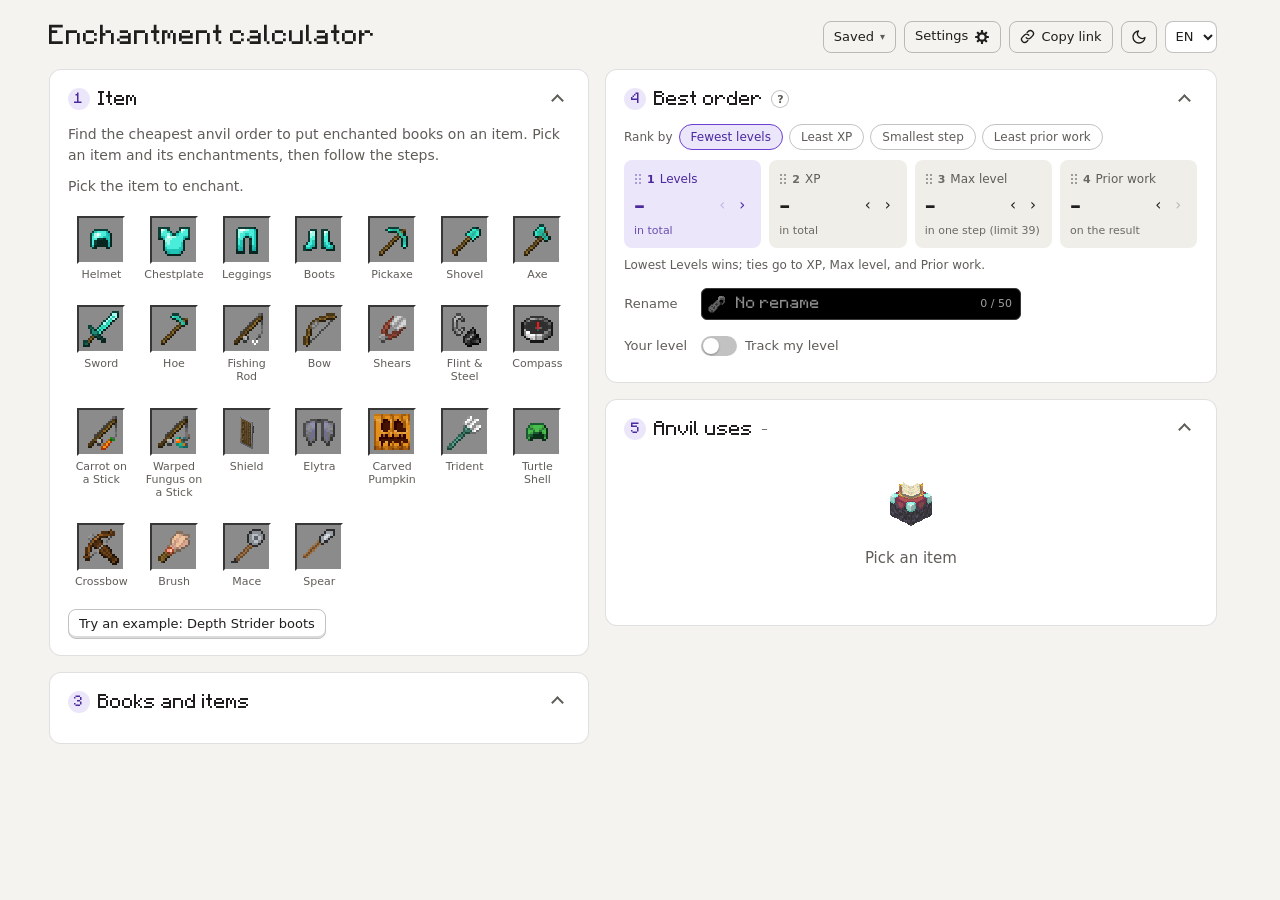
==== index.html @ bf767874 "Give the item its own card (1 Item) with a sticky bar; move Start over into it; demo Depth Strider b" ====
<!doctype html>
<html lang="en">
<head>
    <meta charset="utf-8">
    <meta name="viewport" content="width=device-width, initial-scale=1">
    <title></title>
    <meta name="theme-color" content="#6a3fd1">
    <link rel="manifest" href="manifest.webmanifest">
    <link rel="icon" type="image/png" href="img/app_icon_192.png">
    <link rel="apple-touch-icon" href="img/app_icon_180.png">
    <!-- The saved light/dark choice, before the page draws (App.js setupTheme). -->
    <script>try { const theme = JSON.parse(localStorage.getItem("enchantment-calculator-theme")); if (theme === "light" || theme === "dark") document.documentElement.dataset.theme = theme; } catch {}
    // "Show animations" (off) (Settings, Dom.js), before the page draws, so nothing moves on load.
    try { if (JSON.parse(localStorage.getItem("enchantment-calculator-no-motion")) === true) document.documentElement.dataset.motion = "off"; } catch {}
    try { if (JSON.parse(localStorage.getItem("enchantment-calculator-glints")) === false) document.documentElement.dataset.glint = "off"; } catch {}</script>
    <link rel="stylesheet" href="css/Style.css">
    <script type="module" src="js/App.js"></script>
</head>
<body>
    <!-- Spoken updates (Results.js announce): progress while ticking steps. -->
    <div id="live" class="sr-only" role="status" aria-live="polite"></div>
    <!-- Skip links (App.js setupSkipLinks): the first stops on the page, visible only while focused. Buttons, not #links, since the address's hash holds the setup. -->
    <div class="skip-links">
        <button type="button" class="skip-link" data-skip="order" data-text="page.skip_best"></button>
        <button type="button" class="skip-link" data-skip="steps" data-text="page.skip_steps"></button>
    </div>
    <header class="site-header">
        <h1 data-text="page.heading"></h1>
        <!-- One toolbar: every control the same height (.header-control). On phones it is a
             full-width row under the title, and Copy link shrinks to its icon. -->
        <div class="header-actions">
            <details id="saved" class="saved-menu">
                <summary class="header-control" data-text="page.saved"></summary>
                <div id="saved-panel" class="saved-panel"></div>
            </details>
            <details id="options-menu" class="options-menu">
                <summary class="header-control options-button" data-text-label="ranking.settings">
                    <span id="options-summary" class="options-summary"></span>
                    <svg class="gear-icon" viewBox="0 0 24 24" aria-hidden="true"><g fill="currentColor"><rect x="10.4" y="1.6" width="3.2" height="4.4" rx="0.8" transform="rotate(0 12 12)"/><rect x="10.4" y="1.6" width="3.2" height="4.4" rx="0.8" transform="rotate(45 12 12)"/><rect x="10.4" y="1.6" width="3.2" height="4.4" rx="0.8" transform="rotate(90 12 12)"/><rect x="10.4" y="1.6" width="3.2" height="4.4" rx="0.8" transform="rotate(135 12 12)"/><rect x="10.4" y="1.6" width="3.2" height="4.4" rx="0.8" transform="rotate(180 12 12)"/><rect x="10.4" y="1.6" width="3.2" height="4.4" rx="0.8" transform="rotate(225 12 12)"/><rect x="10.4" y="1.6" width="3.2" height="4.4" rx="0.8" transform="rotate(270 12 12)"/><rect x="10.4" y="1.6" width="3.2" height="4.4" rx="0.8" transform="rotate(315 12 12)"/></g><circle cx="12" cy="12" r="5.6" fill="none" stroke="currentColor" stroke-width="3.4"/></svg>
                </summary>
                <div id="limit-panel" class="options-panel"></div>
            </details>
            <button id="copy-link" class="header-control copy-link" type="button" data-text-label="page.copy_link">
                <svg class="link-icon" viewBox="0 0 24 24" aria-hidden="true"><path d="M10 14a5 5 0 0 0 7.07 0l3-3a5 5 0 0 0-7.07-7.07l-1.5 1.5"/><path d="M14 10a5 5 0 0 0-7.07 0l-3 3a5 5 0 0 0 7.07 7.07l1.5-1.5"/></svg>
                <span class="copy-label" data-text="page.copy_link"></span>
            </button>
            <button id="theme" class="header-control theme-toggle" type="button"><svg class="theme-icon sun-icon" viewBox="0 0 24 24" aria-hidden="true"><circle cx="12" cy="12" r="4"/><path d="M12 2v2M12 20v2M4.93 4.93l1.41 1.41M17.66 17.66l1.41 1.41M2 12h2M20 12h2M4.93 19.07l1.41-1.41M17.66 6.34l1.41-1.41"/></svg><svg class="theme-icon moon-icon" viewBox="0 0 24 24" aria-hidden="true"><path d="M21 12.79A9 9 0 1 1 11.21 3 7 7 0 0 0 21 12.79z"/></svg></button>
            <div id="language"></div>
        </div>
    </header>

    <main class="layout">
        <!-- The item: a floating card beside the sections on wide windows, a sticky bar over them (condensed to one line once scrolled) on narrow ones.
             Not a section (no number, no collapse); Wanted.js renderItem fills it, and it is hidden until an item is picked. -->
        <div id="item-dock" class="item-dock" hidden><div id="item"></div></div>
        <div class="inputs">
            <!-- Each section can collapse from its heading (App.js setupCollapsing); the
                 summary says what is chosen while it is closed. -->
            <!-- 1: the item (a grid until one is picked, then a menu on its slot) and its enchantments. -->
            <section class="card collapsible" data-section="wanted">
                <h2 aria-labelledby="wanted-title"><span class="step-badge" aria-hidden="true">2</span><span class="section-title" id="wanted-title" data-text="page.enchantments_heading"></span><span class="section-summary" id="wanted-summary"></span><button class="collapse-toggle" type="button" aria-expanded="true" aria-controls="wanted-body"></button></h2>
                <div id="wanted-body" class="section-body"><div id="wanted"></div></div>
            </section>

            <section class="card collapsible" data-section="books">
                <h2 aria-labelledby="books-title"><span class="step-badge" aria-hidden="true">3</span><span class="section-title" id="books-title" data-text="page.books_heading"></span><span id="books-alert"></span><span class="section-summary" id="books-summary"></span><button class="collapse-toggle" type="button" aria-expanded="true" aria-controls="books-body"></button></h2>
                <div id="books-body" class="section-body"><div id="books"></div></div>
            </section>

        </div>

        <!-- The result: section 3 (the totals and settings), then section 4 (the steps, with
             anvil wear and the Steps | Slots | Tree row above them). Both collapse from their heading. -->
        <aside class="results-column">
            <!-- 3: the result. The ? in the heading says how the tiles rank. The heading row is a
                 .section-head: the h2 and the collapse arrow (the game rules are in the header). -->
            <section class="card collapsible" data-section="order">
                <div class="section-head">
                    <h2 aria-labelledby="order-title"><span class="step-badge" aria-hidden="true">4</span><span class="section-title" id="order-title" data-text="page.results_heading"></span>
                        <span class="info-tip">
                            <button id="rank-help" class="info-tip-button" type="button" aria-expanded="false"
                                aria-controls="rank-help-text" data-text-label="ranking.rank_help_label">?</button>
                            <span id="rank-help-text" class="info-tip-bubble" role="tooltip" data-text="ranking.rank_by"></span>
                        </span>
                        <span class="section-summary" id="order-summary"></span>
                    </h2>
                    <button class="collapse-toggle" type="button" aria-expanded="true" aria-controls="order-body"></button>
                </div>
                <!-- The tiles (the totals, and the ranking), then the settings: rename (it changes
                     which order wins) and your level (only what the steps show). -->
                <div id="order-body" class="section-body">
                    <div id="metrics" class="metrics-box"></div>
                    <div id="ranking" class="settings"></div>
                </div>
            </section>

            <section class="card collapsible results-card" data-section="steps">
                <h2 aria-labelledby="steps-title"><span class="step-badge" aria-hidden="true">5</span><span class="section-title" id="steps-title" data-text="page.steps_heading"></span><span class="section-summary always" id="steps-summary"></span><span id="anvil-risk"></span><button class="collapse-toggle" type="button" aria-expanded="true" aria-controls="steps-body"></button></h2>
                <div id="steps-body" class="section-body"><div id="results"></div></div>
            </section>
        </aside>
    </main>
</body>
</html>
---- css/Style.css ----
@font-face {
    font-family: "Minecraft";
    src: url("../font/minecraft.woff") format("woff");
}

:root {
    --bg: #f4f3ef;
    --surface: #ffffff;
    --surface-alt: #f0eee8;
    --text: #1f1e1c;
    --text-secondary: #5f5d58;
    --text-muted: #6c6a65;
    --on-accent: #ffffff;     /* text on an accent fill */
    --border: rgba(0, 0, 0, 0.12);
    --border-strong: rgba(0, 0, 0, 0.24);
    --accent: #6a3fd1;
    --accent-bg: #ece6fb;
    --accent-text: #4a2a9e;
    --warning-bg: #fbf1dc;
    --warning-text: #7a4c08;
    --success-bg: #e3f4e1;
    --success-text: #25602a;
    --danger-bg: #fbe7e7;
    --danger-text: #8f2525;
    --curse: #b3261e;
    --row-glint: rgba(140, 80, 255, 0.13);
    --gui-bg: #c6c6c6;
    --gui-light: #ffffff;
    --gui-dark: #555555;
    --gui-text: #404040;
    --radius: 8px;
    /* Minecraft palette: the game's own colours for slots, tooltips, the cost text and the XP bar. */
    --mc-white: #ffffff;
    --mc-black: #000000;
    --mc-ink: #1e1e1e;               /* text on the slot gray (4.9:1) */
    --mc-ink-dim: #3c3c3c;           /* numerals of levels not chosen: 3.3:1 on the slot gray (UI minimum 3:1), a step under --mc-ink */
    --mc-slot-bg: #8b8b8b;           /* inventory slot: gray, dark top-left bevel, light bottom-right */
    --mc-slot-dark: #373737;
    --mc-slot-hover: #9c9c9c;
    --mc-panel: #3b3b3b;             /* the dark chips the green cost text sits on */
    --mc-text-shadow: #3f3f3f;       /* the game's drop shadow behind white text */
    --mc-green: #80ff20;             /* the anvil's cost text, a full XP bar */
    --mc-green-shadow: #203f08;
    --mc-green-light: #b2ff4d;
    --mc-green-deep: #3d9b0a;
    --mc-aqua: #55ffff;
    --mc-aqua-shadow: #153f3f;
    --mc-yellow: #ffff55;
    --mc-yellow-shadow: #3f3f15;
    --mc-magenta: #ff55ff;
    --mc-magenta-shadow: #3f153f;
    --mc-red: #ff5555;               /* curses */
    --mc-red-shadow: #3f1515;
    --mc-red-light: #ff8080;
    --mc-lime: #55ff55;              /* the "+" before a raised enchantment */
    --mc-lime-shadow: #153f15;
    --mc-gray: #aaaaaa;              /* enchantment lines */
    --mc-gray-dim: #7d7d7d;
    --mc-count: #a0a0a0;
    --mc-from: #8a8a8a;
    --mc-ench-dim: #8f8f8f;          /* lines a step did not change: 5.8:1 on the tooltip */
    --mc-curse-dim: #d95a5a;         /* a curse among them: 4.9:1 */
    --mc-tip-text: #f4f4f4;
    --mc-purple: #7a3fd6;            /* a chosen level's slot, the prior-work colour */
    --mc-purple-dark: #2a0f5e;
    --mc-purple-light: #c9a6ff;
    --mc-violet: #b58cff;
    --mc-chip-purple: #d4c6fb;
    --mc-done: #3c8d3f;              /* a ticked step's node */
    --mc-bar-empty: #2a2a2a;         /* the experience bar */
    --mc-bar-edge: #3d3d3d;
    --mc-xp-track: #1b1b1b;
    --mc-xp-amber: #e0a23a;
    --mc-cost-amber: #e0a030;
    --mc-graph-node: #7b8794;
    --mc-tooltip-bg: rgba(16, 0, 16, 0.94);
    --mc-tooltip-edge: #2d0a63;
    --mc-tooltip-border: #100010;
    --bevel-light: rgba(255, 255, 255, 0.35);
    --glint-edge: rgba(170, 90, 255, 0.45);
    --glint-core: rgba(210, 160, 255, 0.55);
    --purple-28: rgba(122, 63, 214, 0.28);
    --purple-16: rgba(122, 63, 214, 0.16);
    --ink-14: rgba(0, 0, 0, 0.14);
    --ink-15: rgba(0, 0, 0, 0.15);
    --ink-18: rgba(0, 0, 0, 0.18);
    --ink-25: rgba(0, 0, 0, 0.25);
    --ink-30: rgba(0, 0, 0, 0.3);
    --shadow-sm: 0 1px 3px var(--ink-25);
    --shadow-chip: 0 1px 3px var(--ink-30);
    --shadow-menu: 0 4px 14px var(--ink-18);
    --shadow-menu-deep: 0 4px 14px var(--ink-25);
    --shadow-pop: 0 6px 18px var(--ink-25);
    --shadow-pop-deep: 0 6px 18px var(--ink-30);
    --shadow-drag: 0 6px 16px var(--ink-35);
    color-scheme: light;
}

/* Dark: from the system unless the sun/moon button chose light, or chosen by it. */
@media (prefers-color-scheme: dark) {
    :root:not([data-theme="light"]) {
        --bg: #161517;
        --surface: #1f1e21;
        --surface-alt: #2a292d;
        --text: #eceae6;
        --text-secondary: #b3b0aa;
        --text-muted: #9a9791;
        --on-accent: #160f2e;
        --border: rgba(255, 255, 255, 0.12);
        --border-strong: rgba(255, 255, 255, 0.26);
        --accent: #a68af0;
        --accent-bg: #2f2550;
        --accent-text: #d4c6fb;
        --warning-bg: #3d2f12;
        --warning-text: #f2cf8a;
        --success-bg: #183a1f;
        --success-text: #a5e0a3;
        --danger-bg: #431c1c;
        --danger-text: #f3b0b0;
        --curse: #ff6b6b;
        --row-glint: rgba(190, 140, 255, 0.16);
        --gui-bg: #3a3a3d;
        --gui-light: #5c5c60;
        --gui-dark: #1c1c1e;
        --gui-text: #c8c8c8;
        color-scheme: dark;
    }
}
:root[data-theme="dark"] {
    --bg: #161517;
    --surface: #1f1e21;
    --surface-alt: #2a292d;
    --text: #eceae6;
    --text-secondary: #b3b0aa;
    --text-muted: #9a9791;
    --on-accent: #160f2e;
    --border: rgba(255, 255, 255, 0.12);
    --border-strong: rgba(255, 255, 255, 0.26);
    --accent: #a68af0;
    --accent-bg: #2f2550;
    --accent-text: #d4c6fb;
    --warning-bg: #3d2f12;
    --warning-text: #f2cf8a;
    --success-bg: #183a1f;
    --success-text: #a5e0a3;
    --danger-bg: #431c1c;
    --danger-text: #f3b0b0;
    --curse: #ff6b6b;
    --row-glint: rgba(190, 140, 255, 0.16);
    --gui-bg: #3a3a3d;
    --gui-light: #5c5c60;
    --gui-dark: #1c1c1e;
    --gui-text: #c8c8c8;
    color-scheme: dark;
}

* { box-sizing: border-box; }

body {
    margin: 0;
    background: var(--bg);
    color: var(--text);
    font: 15px/1.5 system-ui, -apple-system, "Segoe UI", sans-serif;
}

h1, h2 { font-family: "Minecraft", system-ui, sans-serif; font-weight: normal; margin: 0; }
h1 { font-size: 22px; }
h2 { font-size: 16px; display: flex; align-items: center; gap: 8px; margin-bottom: 12px; }

.header-actions { display: flex; align-items: center; gap: 8px; flex-wrap: wrap; justify-content: flex-end; }

/* Room for the page's scrollbar is always kept, so it appearing (a section opening, entries
   added) never pushes everything left. */
html { scrollbar-gutter: stable; scroll-padding-top: calc(var(--dock-h, 0px) + 8px); }

/* The header's controls: one height, font, border and radius, so they read as one toolbar. */
.header-control {
    height: 32px;
    display: inline-flex;
    align-items: center;
    gap: 6px;
    padding: 0 10px;
    border: 1px solid var(--border-strong);
    border-radius: var(--radius);
    background: transparent;
    color: var(--text);
    font: 13px/1 system-ui, -apple-system, "Segoe UI", sans-serif;
    white-space: nowrap;
    cursor: pointer;
}
.header-control:hover { background: var(--surface-alt); }
.copy-link .link-icon { width: 15px; height: 15px; fill: none; stroke: currentColor; stroke-width: 2.2; stroke-linecap: round; flex: none; }
/* Sun/moon: an icon-only header button. */
.theme-toggle { justify-content: center; padding: 0 9px; }
.theme-icon { width: 16px; height: 16px; fill: none; stroke: currentColor; stroke-width: 2; stroke-linecap: round; stroke-linejoin: round; flex: none; }

/* Phones: the title on its own line, then the toolbar across the full width. */
@media (max-width: 600px) {
    /* "header." raises these over the general .site-header rules further down. */
    header.site-header { flex-direction: column; align-items: stretch; gap: 10px; }
    header .header-actions { justify-content: flex-start; position: relative; }
    #language { margin-left: auto; }
    /* The Saved menu opens across the whole toolbar, since its button is mid-row. */
    .header-actions .saved-menu { position: static; }
    .header-actions .saved-panel { left: 0; right: 0; width: auto; }
}
/* Small phones: Copy link is just its icon (the label returns while it says "Copied"). */
@media (max-width: 440px) {
    .copy-link:not(.copied) .copy-label { display: none; }
    .copy-link { padding: 0 9px; }
    /* A little tighter, so the toolbar (with the sun/moon) stays on one row on a 375px phone,
       in Spanish too. */
    header .header-actions { gap: 5px; }
    .copy-link, .theme-toggle { padding: 0 8px; }
    .header-actions .saved-menu > .header-control { padding: 0 8px; }
}

.site-header {
    display: flex;
    align-items: center;
    justify-content: space-between;
    gap: 12px;
    max-width: 1200px;
    margin: 0 auto;
    padding: 20px 16px 8px;
    position: relative;
    z-index: 40; /* the header's menus (Settings, Saved) open over the sticky item bar */
}

.layout {
    display: grid;
    grid-template-columns: minmax(0, 1fr);
    gap: 16px;
    max-width: 1200px;
    margin: 0 auto;
    padding: 8px 16px 40px;
}

/* Sections 3 and 4 stack with the same gap as 1-2 (on desktop the column becomes a flex
   column with the same gap, below). */
.results-column { display: grid; grid-template-columns: minmax(0, 1fr); gap: 16px; align-content: start; }

@media (min-width: 900px) {
    .layout { grid-template-columns: minmax(0, 1.15fr) minmax(0, 1.3fr); align-items: start; }
    /* The right column fills the window's height: section 3 at its natural height, and
       section 4 (the steps) takes the rest, where only the steps (or tree) scroll, so the
       Steps | Slots | Tree row stays in view. Closing section 3 gives the steps more room. If the
       column is too short for both, it scrolls as a whole. */
    .results-column {
        position: sticky;
        top: 16px;
        max-height: calc(100vh - 32px);
        overflow-y: auto;
        display: flex;
        flex-direction: column;
        gap: 16px;
    }
    .results-column > .card { flex: none; }
    .results-column > .results-card:not(.collapsed) { flex: 1 1 auto; min-height: 0; display: flex; flex-direction: column; }
    .results-card > * { flex: none; }
    .results-card > .section-body { flex: 1 1 auto; min-height: 0; display: flex; flex-direction: column; }
    .results-card > .section-body[hidden] { display: none; }
    .results-card #results { flex: 1 1 auto; min-height: 0; display: flex; flex-direction: column; }
    .results-card #results > * { flex: none; }
    .results-card #results > .results-content { flex: 1 1 auto; min-height: 0; display: flex; flex-direction: column; }
    .results-content > * { flex: none; }
    .results-content > .steps-scroll {
        flex: 1 1 auto;
        min-height: 220px;
        overflow-y: auto;
        overscroll-behavior: contain;
        /* Room so the step badges (which sit above each step's border) and the scrollbar
           are not clipped. */
        padding: 10px 4px 2px 0;
        margin-right: -4px;
    }
}

/* minmax(0, ...): a closed section's one-line summary is cut short, not widening the page. */
.inputs { display: grid; grid-template-columns: minmax(0, 1fr); gap: 16px; }

.card {
    background: var(--surface);
    border: 1px solid var(--border);
    border-radius: 12px;
    padding: 16px 18px;
}

.step-badge {
    display: inline-flex;
    align-items: center;
    justify-content: center;
    width: 22px;
    height: 22px;
    border-radius: 50%;
    background: var(--accent-bg);
    color: var(--accent-text);
    font-size: 12px;
}


.hint { color: var(--text-secondary); font-size: 14px; margin: 4px 0; }
.hint.intro { margin-bottom: 8px; }
.example { margin-top: 12px; }

/* Buttons */
.btn {
    font: inherit;
    font-size: 14px;
    padding: 6px 12px;
    border-radius: var(--radius);
    border: 1px solid var(--border-strong);
    background: transparent;
    color: var(--text);
    cursor: pointer;
}
/* A slight game-button bevel: light along the top, dark along the bottom, pressed in on click. */
.btn:not(:disabled) { box-shadow: inset 0 1px 0 var(--bevel-light), inset 0 -2px 0 var(--ink-14); }
.btn:not(:disabled):active { box-shadow: inset 0 2px 0 var(--ink-18); transform: translateY(1px); }
.btn:hover { background: var(--surface-alt); }
.btn:disabled { opacity: 0.45; cursor: default; background: transparent; }
/* A disabled plain button stays legible (3:1 or better): muted text and a dashed faint border instead of fading it. */
.btn:disabled:not(.primary) { opacity: 1; color: var(--text-muted); border-color: var(--border-strong); border-style: dashed; }
.btn.small { font-size: 13px; padding: 4px 10px; }
.btn.tiny { font-size: 13px; padding: 0 8px; line-height: 24px; }
.btn.primary { background: var(--accent); border-color: var(--accent); color: var(--on-accent); }

.link {
    font: inherit;
    background: none;
    border: none;
    padding: 0;
    color: var(--accent);
    text-decoration: underline;
    cursor: pointer;
}

.toolbar { display: flex; flex-wrap: wrap; align-items: center; gap: 8px; margin-bottom: 10px; }

/* Item grid */
.item-grid {
    display: grid;
    grid-template-columns: repeat(auto-fill, minmax(64px, 1fr));
    gap: 6px;
}

.item-button {
    display: flex;
    flex-direction: column;
    align-items: center;
    gap: 4px;
    padding: 8px 4px;
    font: inherit;
    font-size: 11px;
    line-height: 1.2;
    color: var(--text-secondary);
    background: transparent;
    border: 1px solid transparent;
    border-radius: var(--radius);
    cursor: pointer;
    text-align: center;
    position: relative;
}
.item-button:hover { background: var(--surface-alt); }
.item-button:hover .mc-slot, .item-button:focus-visible .mc-slot { box-shadow: 0 0 0 2px var(--accent); }
.item-button.selected .mc-slot { box-shadow: 0 0 0 2px var(--accent); }
.item-slot { flex: none; }
/* The game's tooltip under the slot: the item, then how many enchantments it takes. */
.item-button .item-tip {
    position: absolute;
    top: 66px;
    left: 50%;
    z-index: 30;
    width: auto;
    padding: 3px 6px;
    /* --tip-shift: Wanted.js placeTip keeps the tooltip inside the window near its edges. */
    transform: translateX(calc(-50% + var(--tip-shift, 0px)));
    text-align: left;
    white-space: nowrap;
    /* Not laid out until shown: even invisible, it would widen the page past its edge. */
    display: none;
    pointer-events: none;
}
.item-tip > span { display: block; }
.item-button:hover .item-tip, .item-button:focus-visible .item-tip { display: block; }
@media (hover: none) { .item-tip { display: none; } }
.item-button.selected { background: var(--accent-bg); border-color: var(--accent); color: var(--accent-text); }

.item-icon { width: 32px; height: 32px; image-rendering: pixelated; flex: none; }
.item-icon.small { width: 24px; height: 24px; }

/* Wanted enchantments */
/* The top of section 1: the preview, then the controls, side by side once the section
   is 460px wide (a container query, so it follows the card, not the window). On the wide
   layout the preview has a fixed width, so longer names never push the controls aside. */
#wanted, #item { container: wanted / inline-size; }
.wanted-head { position: relative; display: flex; flex-wrap: wrap; gap: 0 16px; margin-bottom: 4px; }
.wanted-preview { flex: 1 1 100%; margin-bottom: 12px; }
/* While its height slides (Motion.js growSmoothly), new lines show as the box opens. */
.resizing { overflow: hidden; transition: height 0.25s ease-out; }
.wanted-controls { flex: 1 1 100%; min-width: 0; }
@container wanted (min-width: 460px) {
    .wanted-preview { flex: 0 0 250px; }
    .wanted-controls { flex: 1 1 0; }
}
#wanted > .hint { margin: 0 0 10px; }

/* The item (not a section): a floating card beside the sections on wide windows, a sticky bar over them on narrow ones, condensed to one line once the
   page has scrolled (Wanted.js renderItem, setupItemDock). */
.layout { position: relative; }
.dock-sentinel { position: absolute; top: 0; left: 0; width: 1px; height: 1px; pointer-events: none; }
.item-dock { grid-column: 1 / -1; position: sticky; top: 0; z-index: 25; padding: 8px 0 0; background: linear-gradient(var(--bg) 82%, transparent); }
.item-dock[hidden] { display: none; }
#item { padding: 12px 16px; background: var(--surface); border: 1px solid var(--border); border-radius: 12px; }
.item-mini { display: none; align-items: center; gap: 10px; min-width: 0; }
.item-mini { cursor: pointer; border-radius: 4px; }
.item-mini:focus-visible { outline: 2px solid var(--accent); outline-offset: 2px; }
.item-mini .mc-slot { flex: none; }
.mini-text { flex: 1 1 auto; min-width: 0; }
.mini-name { font-weight: 700; font-size: 14px; white-space: nowrap; }
.mini-list { font-size: 12px; color: var(--text-secondary); overflow: hidden; text-overflow: ellipsis; white-space: nowrap; }
.item-mini .cost-line { flex: none; margin: 0; }
.item-mini .cost-line-text { color: var(--success-text); }
@media (max-width: 1359px) {
    .item-dock.condensed { background: none; pointer-events: none; } /* it keeps the height it had (Wanted.js setupItemDock), so only the one line is solid */
    .item-dock.condensed #item { padding: 8px 14px; pointer-events: auto; }
    .item-dock.condensed #item > .wanted-head, .item-dock.condensed #item > .item-heading { display: none; }
    .item-dock.condensed .item-mini-row { display: flex; align-items: center; gap: 10px; min-width: 0; }
    .item-dock.condensed .item-mini-row > .item-mini { flex: 1; min-width: 0; }
    .item-dock.condensed .mini-reset { display: inline-flex; }
    .item-dock.condensed .item-mini { display: flex; }
}
/* 900 to 1359px: the results column sticks under the bar too. */
@media (min-width: 900px) and (max-width: 1359px) {
    .results-column { top: calc(16px + var(--dock-h, 0px)); max-height: calc(100vh - 32px - var(--dock-h, 0px)); }
}
/* From 1360px the item is a card of its own, floating at the left of the sections (a third column that sticks). */
@media (min-width: 1360px) {
    .layout.has-item { grid-template-columns: 272px minmax(0, 1.15fr) minmax(0, 1.3fr); max-width: 1500px; }
    .item-dock { grid-column: auto; top: 16px; align-self: start; padding: 0; background: none; }
    #item { border-color: var(--border-strong); box-shadow: var(--shadow-pop); }
    .item-dock .item-menu { width: 440px; }
}

/* The slot is the item menu's button: a caret in its corner, a purple ring on hover. */
.item-menu-button, .entry-slot {
    position: relative;
    flex: none;
    padding: 0;
    border: none;
    background: none;
    cursor: pointer;
    border-radius: 2px;
}
.item-menu-button:hover .mc-slot, .menu-open .item-menu-button .mc-slot, .entry-slot:hover .mc-slot { box-shadow: 0 0 0 2px var(--accent); }
.item-menu-button:focus-visible, .entry-slot:focus-visible { outline: 2px solid var(--accent); outline-offset: 3px; }
.item-menu-caret {
    position: absolute;
    right: -5px;
    bottom: -5px;
    width: 18px;
    height: 18px;
    display: flex;
    align-items: center;
    justify-content: center;
    border-radius: 50%;
    background: var(--accent);
    color: var(--on-accent);
    font-size: 11px;
    line-height: 1;
    box-shadow: var(--shadow-chip);
}
.menu-open .item-menu-caret { transform: rotate(180deg); }
.item-menu, .entry-popover {
    position: absolute;
    left: 0;
    z-index: 20;
    border: 1px solid var(--border-strong);
    border-radius: var(--radius);
    background: var(--surface);
    box-shadow: var(--shadow-pop);
}
.item-menu {
    top: 62px; /* under the slot */
    width: min(440px, 100%);
    padding: 10px;
}
/* On phones the grid opens in the card's flow, full width, so its buttons stay big. */
@media (max-width: 600px) {
    .item-menu { position: static; order: -1; flex: 1 1 100%; width: auto; margin: 0 0 12px; box-shadow: none; }
    .wanted-preview { order: -2; }
}
.anvil-cell.preview { flex-direction: row; align-items: flex-start; gap: 10px; }
.anvil-cell.preview .mc-tooltip { width: auto; flex: 0 1 auto; min-width: 0; }

/* Presets: a small label, then the choices (wrapping). */
.presets { margin-bottom: 10px; }
.presets-label { margin-bottom: 4px; font-size: 11px; font-weight: 600; letter-spacing: 0.04em; text-transform: uppercase; color: var(--text-muted); }
.preset-chips { display: flex; flex-wrap: wrap; gap: 6px; }
.preset {
    height: 26px;
    padding: 0 11px;
    border: 1px solid var(--border-strong);
    border-radius: 13px;
    background: transparent;
    color: var(--text-secondary);
    font: inherit;
    font-size: 12px;
    cursor: pointer;
}
.preset:hover { border-color: var(--accent); color: var(--accent-text); }
.preset.selected { background: var(--accent-bg); border-color: var(--accent); color: var(--accent-text); }

/* One row, as a grid so every row lines up: the name (game font; curses red) with what it
   does under it, the rough cost once chosen, the level bar, and a × that clears it. A chosen
   row is tinted with an accent bar on its left. */
.ench-row {
    position: relative;
    display: grid;
    grid-template-columns: minmax(0, 1fr) 46px auto 22px;
    grid-template-areas: "name cost bar clear";
    align-items: center;
    column-gap: 8px;
    padding: 7px 4px 7px 8px;
    border-top: 1px solid var(--border);
}
.ench-row > .ench-name { grid-area: name; }
.ench-row > .ench-cost-col { grid-area: cost; text-align: right; }
.ench-row > .level-bar { grid-area: bar; }
.ench-row > .ench-clear, .ench-row > .ench-clear-slot { grid-area: clear; }
/* The row's name and bar stack on narrow cards (phones), the cost and × beside the bar. */
@container wanted (max-width: 430px) {
    .ench-row {
        grid-template-columns: auto minmax(0, 1fr) 22px;
        grid-template-areas: "name name name" "bar cost clear";
        row-gap: 5px;
    }
    .ench-row > .ench-cost-col { text-align: left; padding-left: 4px; }
}
.ench-row.chosen {
    border-radius: 7px;
    border-top-color: transparent;
    background: color-mix(in srgb, var(--accent-bg) 65%, transparent);
    box-shadow: inset 3px 0 0 var(--accent);
}
.ench-row.chosen + .ench-row { border-top-color: transparent; }
/* A chosen row gets a faint purple sheen now and then, like the enchantment glint. */
.ench-row.chosen::after {
    content: "";
    position: absolute;
    inset: 0;
    border-radius: 7px;
    background: linear-gradient(115deg, transparent 38%, var(--row-glint) 50%, transparent 62%) no-repeat;
    background-size: 300% 100%;
    animation: row-glint 7s linear infinite;
    pointer-events: none;
    z-index: 1; /* the sheen passes over the book icon too */
}
/* With the gradient 3 rows wide, 100% -> 0% sweeps the band from left to right, visible
   for the middle half of the loop: a pass, then a pause. */
@keyframes row-glint {
    from { background-position: 100% 0; }
    to { background-position: 0 0; }
}
@media (prefers-reduced-motion: reduce) { .ench-row.chosen::after { animation: none; display: none; } }
.ench-clear {
    width: 22px;
    height: 22px;
    padding: 0;
    border: none;
    border-radius: 50%;
    background: none;
    color: var(--text-muted);
    font-size: 17px;
    line-height: 1;
    cursor: pointer;
}
.ench-clear:hover, .ench-clear:focus-visible { background: var(--border); color: var(--text); }
.wanted-list > .ench-row:first-child, .ench-group + .ench-row, .divider + .ench-row,
.ench-group-label + .ench-row, .group-switch + .ench-row { border-top: none; }
.ench-name {
    min-width: 0;
    display: grid;
    grid-template-columns: 22px minmax(0, 1fr);
    column-gap: 7px;
    align-items: start;
    font-family: "Minecraft", system-ui, sans-serif;
    font-size: 14px;
    line-height: 1.3;
    color: var(--text-secondary);
}
.ench-name > .ench-book { grid-row: 1 / span 2; grid-column: 1; }
.ench-name > .ench-title { grid-column: 2; }
.ench-name > .ench-desc { grid-column: 2; }
.ench-row.chosen .ench-name { color: var(--text); }
/* The small book beside a name: dim until chosen (the row's own sheen passes over it). */
.ench-book { position: relative; display: block; width: 22px; height: 22px; margin-top: 1px; overflow: hidden; opacity: 0.4; filter: grayscale(0.7); transition: opacity 0.15s, filter 0.15s; }
.ench-book img { display: block; width: 22px; height: 22px; image-rendering: pixelated; }
.ench-book.lit { opacity: 1; filter: none; }
/* A dimmed row says what choosing it would replace. */
.replaces-mark {
    display: inline-flex;
    align-items: center;
    gap: 3px;
    margin-left: 8px;
    padding: 0 7px;
    border: 1px dashed var(--border-strong);
    border-radius: 9px;
    font: 11px/16px system-ui, sans-serif;
    color: var(--text-muted);
    vertical-align: 1px;
}
.replaces-mark::before { content: "\21c4"; font-size: 12px; }
.ench-row.curse .ench-name { color: var(--curse); }
/* Conflicts with a chosen one: dimmed (choosing it replaces that one). Not opacity on
   the row, which would trap the name's bubble under the rows below. */
.ench-row.conflict .ench-name { color: var(--text-muted); }
.ench-row.conflict .level-bar { opacity: 0.45; }
.ench-row.conflict .level-bar:hover, .ench-row.conflict .level-bar:focus-visible { opacity: 0.8; }
.note { font-size: 12px; color: var(--text-muted); font-weight: normal; }
.ench-cost { font-size: 11px; }
/* What the enchantment does, under its name (two lines at most). */
.ench-desc {
    margin-top: 1px;
    font: 12px/1.3 system-ui, sans-serif;
    color: var(--text-muted);
    display: -webkit-box;
    -webkit-line-clamp: 2;
    -webkit-box-orient: vertical;
    overflow: hidden;
}

/* The level bar: joined segments that fill up to the chosen level. Always five segments
   wide with its own from the left, so the I segments of every row share a column; levels past V
   wrap onto a second row (VI to X). */
.level-bar {
    --seg: 30px;
    position: relative; /* rolling segments are placed in it */
    flex: none;
    display: grid;
    grid-template-columns: repeat(5, var(--seg));
    grid-auto-rows: 28px;
    width: calc(5 * var(--seg));
    height: calc(var(--rows, 1) * 28px);
    border-radius: 2px;
    cursor: pointer;
    touch-action: pan-y;
    user-select: none;
    -webkit-user-select: none;
}
/* The levels this enchantment doesn't have show as a faint empty track (one cell each, so they can fade
   in and out when the pick changes), so every bar is the same width and the rows' right edges line up. */
.level-gap { background: var(--surface-alt); border-right: 1px solid var(--border); }
.level-bar:focus { outline: none; }
.level-bar:focus-visible { outline: 2px solid var(--accent); outline-offset: 2px; }
/* Each level is an inventory slot: the game's gray with a dark top-left and a light
   bottom-right edge; a chosen level is lit in the accent. */
.level-seg {
    display: flex;
    align-items: center;
    justify-content: center;
    border: 2px solid;
    border-color: var(--mc-slot-dark) var(--mc-white) var(--mc-white) var(--mc-slot-dark);
    background: var(--mc-slot-bg);
    color: var(--mc-ink-dim); /* not chosen: quieter than a lit level (3.3:1 on the slot gray; 3.8:1 on the hover gray) */
    font-family: "Minecraft", system-ui, sans-serif;
    font-size: 12px;
    transition: background-color 0.08s, color 0.08s;
}
.level-bar:hover .level-seg:not(.filled) { background: var(--mc-slot-hover); color: var(--mc-ink); } /* the preview under the pointer or focus reads in full */
.level-bar:focus-visible .level-seg:not(.filled) { color: var(--mc-ink); }
.level-seg.filled { background: var(--mc-purple); border-color: var(--mc-purple-dark) var(--mc-purple-light) var(--mc-purple-light) var(--mc-purple-dark); color: var(--mc-white); text-shadow: 1px 1px 0 var(--mc-purple-dark); }

/* Conflicting enchantments are bracketed together; the label says how they conflict.
   The bracket sits out in the card's padding by its width (2px line + 7px gap), so the
   names and bars inside line up with the single rows. */
.ench-group {
    margin: 6px 0 6px -9px;
    padding-left: 7px;
    border-left: 2px solid var(--border-strong);
}
.ench-group.has-chosen { border-left-color: var(--accent); }
/* "Pick one": a card holding the label, the switch and the chosen row, so they read as one
   thing. Its outline turns to the accent once something is chosen. */
.ench-group.exclusive {
    margin: 8px -7px;
    padding: 8px 6px 4px;
    border: 1px solid var(--border-strong);
    border-radius: 10px;
}
.ench-group.exclusive.has-chosen { border-color: var(--accent); }
.ench-group.exclusive .ench-group-label { padding-left: 4px; }
.ench-group.exclusive .group-switch { margin: 4px 0 8px; }
.ench-group.exclusive .ench-row.chosen { margin-bottom: 4px; }
.ench-group-label {
    padding: 2px 0 2px;
    font-size: 11px;
    font-weight: 600;
    letter-spacing: 0.04em;
    text-transform: uppercase;
    color: var(--text-muted);
}

/* "Pick one" groups: a switch for which one (or none), then the chosen one's row. */
.group-switch {
    display: flex;
    flex-wrap: wrap;
    gap: 3px;
    width: fit-content;
    max-width: 100%;
    margin: 4px 0 6px;
    padding: 3px;
    border-radius: 8px;
    background: var(--surface-alt);
}
.switch-option {
    min-height: 28px;
    padding: 2px 10px;
    border: none;
    border-radius: 6px;
    background: transparent;
    color: var(--text-secondary);
    font-family: "Minecraft", system-ui, sans-serif;
    font-size: 13px;
    text-align: left;
    cursor: pointer;
}
.switch-option:hover { color: var(--text); background: var(--border); }
.switch-option.selected { background: var(--surface); color: var(--accent-text); box-shadow: inset 0 0 0 1px var(--accent), 0 1px 3px var(--ink-15); }
.group-legend { margin-left: 2px; }
.legend-item { display: block; margin: 2px 0; }
.legend-item strong { font-weight: 600; }
.skip-links { position: absolute; top: 0; left: 0; z-index: 100; }
.skip-link { position: absolute; left: 8px; top: -100px; padding: 8px 12px; border-radius: var(--radius); background: var(--accent); color: var(--on-accent); font-weight: 600; text-decoration: none; }
.skip-link:focus { top: 8px; }
.card[tabindex="-1"]:focus { outline: none; }

.divider {
    margin-top: 10px;
    padding-top: 8px;
    font-size: 12px;
    color: var(--text-muted);
    border-top: 1px dashed var(--border-strong);
}

/* Books and items: cards drawn like the game, in a grid (two to a row once the section
   is 440px wide; a container query, so it follows the card, not the window). */
#books { container: books / inline-size; }
.mode-switch button { padding: 4px 12px; }
#books > .toolbar { margin-bottom: 10px; }
/* The view is a preference, so it sits at the right end. */
.toolbar .view-switch { margin-left: auto; }
.view-switch button, .view-icons button { display: inline-flex; align-items: center; padding: 4px 9px; }
.view-switch svg, .view-icons svg { display: block; width: 16px; height: 16px; }
.entry-grid { position: relative; display: grid; grid-template-columns: minmax(0, 1fr); gap: 8px; align-items: start; }
@container books (min-width: 440px) {
    .entry-grid { grid-template-columns: repeat(2, minmax(0, 1fr)); }
}
/* A card: the slot on the left, the tooltip beside it, and, when it can be edited, a strip
   above the tooltip with the grip, the badges and the buttons. */
.entry-card {
    position: relative;
    display: grid;
    grid-template-columns: auto minmax(0, 1fr);
    grid-template-areas: "slot head" "slot tip";
    gap: 2px 8px;
    align-items: start;
    min-width: 0;
    padding: 8px;
    border: 1px solid var(--border);
    border-radius: var(--radius);
    background: var(--surface);
}
.entry-card.bare { grid-template-areas: "slot tip"; }
.entry-card > .entry-slot, .entry-card > .mc-slot, .entry-card > .entry-slot-wrap { grid-area: slot; }
.entry-slot-wrap { position: relative; align-self: start; }
.entry-card > .entry-head { grid-area: head; }
.entry-card > .entry-tooltip { grid-area: tip; align-self: stretch; }
/* Not editable (Automatic): the tooltip hugs its lines, as in the game, instead of a
   dark block as tall as the slot under a one-line name. */
.entry-card.bare > .entry-tooltip { align-self: center; }
.entry-card.popover-open { border-color: var(--accent); }
.entry-card.dragging { opacity: 0.55; }
.entry-card.drop-target { outline: 2px dashed var(--accent); outline-offset: 2px; }
.entry-head { display: flex; align-items: center; gap: 4px; min-width: 0; min-height: 24px; }
.entry-tools { display: flex; align-items: center; margin-left: auto; }
/* The grip, ⋯, ⧉ and ×: small to look at, but with room to hit (bigger on touch screens). */
.entry-card :is(.drag-handle, .entry-tool, .entry-remove, .entry-more) {
    display: inline-flex;
    align-items: center;
    justify-content: center;
    min-width: 28px;
    height: 24px;
    margin: 0;
    padding: 0;
    border: none;
    border-radius: 6px;
    background: none;
    color: var(--text-muted);
    font: inherit;
    font-size: 16px;
    line-height: 1;
    cursor: pointer;
}
.entry-card .drag-handle { cursor: grab; }
.entry-card .entry-tool { font-size: 15px; }
.entry-card :is(.drag-handle, .entry-tool, .entry-remove, .entry-more):hover,
.entry-card :is(.entry-more).open { color: var(--text); background: var(--surface-alt); }
@media (pointer: coarse) {
    .entry-card :is(.drag-handle, .entry-tool, .entry-remove, .entry-more) { min-width: 40px; height: 32px; }
    .entry-head { min-height: 32px; }
}
/* With a mouse, the grip and ⋯ show while the entry is hovered or focused; on touch they are always there. */
@media (hover: hover) {
    .entry-card:not(.compact) :is(.drag-handle, .entry-tool, .entry-remove, .entry-more) { min-width: 24px; }
    .entry-card :is(.drag-handle, .entry-more) { transition: opacity 0.12s; }
    .entry-card:not(:hover, :focus-within, .popover-open) :is(.drag-handle, .entry-more) { opacity: 0; }
}

/* Coverage: each chosen enchantment, reached (green ✓) or not (amber; tap to fix). */
.coverage { display: flex; flex-wrap: wrap; gap: 6px; margin-bottom: 10px; }
.cover-chip {
    display: inline-flex;
    align-items: center;
    gap: 4px;
    height: 24px;
    padding: 0 9px;
    border: 1px solid transparent;
    border-radius: 12px;
    font: inherit;
    font-size: 12px;
    white-space: nowrap;
}
.cover-chip.ok { background: var(--success-bg); color: var(--success-text); }
.cover-chip.short { background: var(--warning-bg); color: var(--warning-text); border: 1px dashed var(--warning-text); cursor: pointer; }
.cover-chip.short:hover, .cover-chip.short:focus-visible { border-style: solid; }
.cover-best { font-size: 11px; opacity: 0.8; }
.cover-best::before { content: "· "; }
.cover-chip.summary { cursor: pointer; }
.cover-chip.summary:hover, .cover-chip.summary:focus-visible { border-color: var(--success-text); }
.cover-caret { font-size: 10px; }

/* List view: one row per entry. */
.entry-grid.list { grid-template-columns: minmax(0, 1fr); gap: 6px; }
/* One row: grip, slot, enchantments, badges, ⧉, ×; on a narrow section the badges go
   under the enchantments, so the names keep their room. */
.entry-card.compact {
    grid-template-columns: auto auto minmax(0, 1fr) auto auto auto;
    grid-template-areas: "grip slot summary badges dup remove";
    align-items: center;
    padding: 6px 8px;
}
.entry-card.compact > .drag-handle { grid-area: grip; }
.entry-card.compact > .entry-summary { grid-area: summary; }
.entry-card.compact > .entry-badges { grid-area: badges; }
.entry-card.compact > .entry-tool { grid-area: dup; }
.entry-card.compact > .entry-remove { grid-area: remove; }
@container books (max-width: 439px) {
    .entry-card.compact {
        grid-template-columns: auto auto minmax(0, 1fr) auto auto;
        grid-template-areas: "grip slot summary dup remove" "grip slot badges dup remove";
    }
    .entry-card.compact > .entry-badges { justify-self: start; padding-left: 6px; }
}
/* With a mouse on a narrow section, a row with no badges set (only the quiet ⋯) stays on
   one line, with tighter buttons. Touch keeps the second row: its buttons need the room. */
@media (pointer: fine) {
    @container books (max-width: 439px) {
        .entry-card.compact:not(:has(.entry-badge)) {
            grid-template-columns: auto auto minmax(0, 1fr) auto auto auto;
            grid-template-areas: "grip slot summary badges dup remove";
            column-gap: 4px;
        }
        .entry-card.compact:not(:has(.entry-badge)) > .entry-badges { justify-self: auto; padding-left: 0; }
        .entry-card.compact :is(.drag-handle, .entry-tool, .entry-remove, .entry-more) { min-width: 24px; }
    }
}
.entry-summary {
    flex: 1;
    min-width: 0;
    display: flex;
    flex-direction: column;
    gap: 1px;
    padding: 2px 6px;
    border: none;
    border-radius: 6px;
    background: none;
    color: var(--text);
    font: inherit;
    text-align: left;
}
button.entry-summary { cursor: pointer; }
button.entry-summary:hover, .entry-summary.open { background: var(--surface-alt); }
.entry-summary-list {
    display: flex;
    align-items: center;
    gap: 4px;
    min-width: 0;
    overflow: hidden;
    font-family: "Minecraft", system-ui, sans-serif;
    font-size: 13px;
    white-space: nowrap;
    text-overflow: ellipsis;
}
.entry-summary-list.no-enchantments { color: var(--text-muted); }

/* Dragging an enchantment line to another card. */
.entry-line { -webkit-user-select: none; user-select: none; -webkit-touch-callout: none; }
.mc-tooltip.line-ghost { position: fixed; z-index: 60; width: auto; padding: 3px 7px; pointer-events: none; box-shadow: var(--shadow-drag); }
.entry-card.drag-source { opacity: 0.7; }
.entry-card.drop-ok { outline: 2px solid var(--accent); outline-offset: 2px; }
.entry-card.drop-no { outline: 2px dashed var(--danger-text); outline-offset: 2px; }
body.dragging, body.dragging * { cursor: grabbing !important; }

/* The slot is the book/item switch: a purple ring on hover. The stack count sits in its
   corner in the game's white with a drop shadow, above the glint. */
/* A small swap badge in the slot's corner says it flips between book and item (hover or
   focus; always on touch). */
.swap-glyph {
    position: absolute;
    z-index: 2;
    display: flex;
    align-items: center;
    justify-content: center;
    border: 1px solid var(--border-strong);
    border-radius: 50%;
    background: var(--surface);
    color: var(--accent-text);
    opacity: 0;
    transition: opacity 0.12s;
}
.swap-glyph {
    top: -6px;
    right: -6px;
    width: 17px;
    height: 17px;
    box-shadow: var(--shadow-sm);
    pointer-events: none;
}
.swap-glyph svg { display: block; width: 11px; height: 11px; }
.entry-slot:hover .swap-glyph, .entry-slot:focus-visible .swap-glyph { opacity: 1; }
@media (hover: none) { .swap-glyph { opacity: 1; } }
/* The stack count as the game draws it: the game font (digits 7 game pixels tall), white with a
   #3f3f3f shadow one game pixel down and right; the digits' own pixels end at the item's right and
   bottom edges, so only the shadow passes them. The item is 16 game pixels, 36px here (6px inside
   the 48px slot), so a game pixel is 2.25px; the font's line box has spacing to the right of and
   below the digits, hence the offsets (measured from the rendered pixels). */
.stack-count {
    position: absolute;
    right: 1px;
    bottom: 2px;
    z-index: 1;
    font-family: "Minecraft", system-ui, sans-serif;
    font-size: 18px;
    line-height: 18px;
    color: var(--mc-white);
    text-shadow: 2.25px 2.25px 0 var(--mc-text-shadow);
    pointer-events: none;
}

/* Copies and prior work: badges that open the steppers, shown only when they aren't the
   default; otherwise a quiet ⋯ stands in for them. */
.entry-badges { display: flex; flex-wrap: nowrap; gap: 4px; min-width: 0; }
.entry-badge {
    display: inline-flex;
    align-items: center;
    gap: 3px;
    height: 22px;
    padding: 0 6px;
    border: 1px solid var(--accent);
    border-radius: 12px;
    background: var(--accent-bg);
    color: var(--accent-text);
    font: inherit;
    font-size: 12px;
    white-space: nowrap;
}
button.entry-badge { cursor: pointer; }
button.entry-badge:hover, .entry-badge.open { background: var(--surface); }
.badge-anvil { width: 16px; height: 16px; image-rendering: pixelated; }

/* The tooltip: its lines (and "+ Add enchantment") open the enchantment picker. */
.entry-tooltip { width: 100%; }
.entry-title { display: flex; align-items: flex-start; gap: 4px; }
.entry-title .mc-name { flex: 1; min-width: 0; }
/* The "+" that adds an enchantment, at the end of the name row (no taller than the row). */
.entry-add-plus {
    flex: none;
    min-width: 22px;
    height: 24px;
    margin: -4px -3px -4px 0;
    padding: 0;
    border: none;
    background: none;
    color: var(--mc-gray-dim);
    font: inherit;
    text-shadow: inherit;
    line-height: 24px;
    text-align: center;
    cursor: pointer;
}
.entry-add-plus:hover, .entry-add-plus.open, .entry-add-plus:focus-visible { color: var(--mc-aqua); }
.entry-add-plus:focus-visible { outline: 1px solid var(--mc-aqua); outline-offset: -2px; }
@media (pointer: coarse) { .entry-add-plus { min-width: 32px; height: 32px; margin: -8px -4px -8px 0; line-height: 32px; } }
.entry-line, .entry-add {
    position: relative; /* for the larger hit area below */
    display: flex;
    align-items: center;
    gap: 4px;
    width: 100%;
    padding: 0;
    border: none;
    background: none;
    font: inherit;
    text-align: left;
    text-shadow: inherit;
    cursor: pointer;
}
.entry-line::after, .entry-add::after { content: ""; position: absolute; inset: -4px 0; }
@media (pointer: coarse) { .entry-line::after, .entry-add::after { inset: -8px 0; } }
.entry-line:hover, .entry-line:focus-visible { color: var(--mc-white); }
.entry-line.curse:hover { color: var(--mc-red-light); }
.entry-add { color: var(--mc-gray-dim); margin-top: 2px; }
.entry-add:hover, .entry-add.open, .entry-add:focus-visible { color: var(--mc-aqua); }
.entry-line:focus-visible, .entry-add:focus-visible { outline: 1px solid var(--mc-aqua); outline-offset: 1px; }
.mc-ench .tag-flag { flex: none; text-shadow: none; }

/* The add area, a dashed bar under the entries: the two add buttons and the type box. */
.entry-add-buttons { display: flex; flex-wrap: wrap; gap: 6px; }
.type-add { display: flex; gap: 6px; }
.type-add-input {
    flex: 1;
    min-width: 0;
    height: 28px;
    padding: 0 8px;
    border: 1px solid var(--border-strong);
    border-radius: 6px;
    background: var(--surface);
    color: var(--text);
    font: inherit;
    font-size: 13px;
}
.type-add-input:focus { outline: 2px solid var(--accent); outline-offset: -1px; border-color: transparent; }
.type-note { margin: 0; font-size: 12px; color: var(--warning-text); }
.entry-add-card {
    grid-column: 1 / -1;
    display: flex;
    flex-wrap: wrap;
    align-items: center;
    gap: 8px 12px;
    padding: 8px;
    border: 1px dashed var(--border-strong);
    border-radius: var(--radius);
}
.entry-add-card .type-add { flex: 1 1 220px; }
.entry-add-card .type-note { flex-basis: 100%; }

/* A popover under its card: the copies/prior work steppers, or the enchantment picker
   (the grid's full width). Books.js placePopover sets its top (and left for the steppers). */
.entry-popover {
    right: 0;
    padding: 10px 12px;
}
/* A fixed width and two lines for the note, so the popover keeps its size while the
   note changes with the prior work. */
.entry-popover.count { right: auto; display: grid; gap: 10px; width: 300px; max-width: 100%; }
.entry-popover.count .stepper { justify-content: space-between; }
.stepper-label { min-width: 80px; }
.popover-note { margin: 0; font-size: 12px; line-height: 1.35; min-height: 2.7em; color: var(--text-secondary); }
.picker-head {
    padding: 6px 0 2px;
    font-size: 11px;
    font-weight: 600;
    letter-spacing: 0.04em;
    text-transform: uppercase;
    color: var(--text-muted);
}
.picker-head:first-child { padding-top: 0; }
.picker-row { display: flex; align-items: center; gap: 10px; margin: 0 -6px; padding: 4px 6px; border-radius: 6px; }
/* The row of the enchantment tapped on the card, highlighted for a moment. */
.picker-row.spot { animation: picker-spot 1.6s ease-out; }
@keyframes picker-spot {
    from { background: var(--accent-bg); }
    to { background: transparent; }
}
@media (prefers-reduced-motion: reduce) { .picker-row.spot { animation: none; background: var(--accent-bg); } }
.picker-more {
    padding: 0;
    border: none;
    background: none;
    color: var(--accent-text);
    font: inherit;
    font-size: 13px;
    text-decoration: underline;
    cursor: pointer;
}
.picker-name {
    flex: 1;
    min-width: 0;
    display: flex;
    flex-direction: column;
    font-family: "Minecraft", system-ui, sans-serif;
    font-size: 14px;
    color: var(--text-secondary);
}
.picker-row.chosen .picker-name { color: var(--text); }
.picker-row.curse .picker-name { color: var(--curse); }
.picker-row.conflict .picker-name, .picker-row.blocked .picker-name { color: var(--text-muted); }
.picker-row.conflict .level-bar { opacity: 0.45; }
.picker-row.conflict .level-bar:hover, .picker-row.conflict .level-bar:focus-visible { opacity: 0.8; }
.picker-row .note { font-family: system-ui, sans-serif; }
.popover-foot { display: flex; align-items: center; justify-content: space-between; gap: 8px; margin-top: 8px; }

/* An enchantment on an entry that wasn't chosen in section 1. */
.tag-flag {
    display: inline-flex;
    align-items: center;
    justify-content: center;
    width: 14px;
    height: 14px;
    border-radius: 50%;
    background: var(--warning-bg);
    color: var(--warning-text);
    font-size: 10px;
    font-weight: 700;
}
.tag-remove {
    font: inherit;
    border: none;
    background: none;
    color: inherit;
    cursor: pointer;
    font-size: 16px;
    line-height: 1;
    padding: 0 4px;
}
/* Reordering entries: the grip. */
.drag-handle {
    font: inherit;
    font-size: 16px;
    line-height: 1;
    padding: 4px 2px;
    border: none;
    border-radius: 4px;
    background: none;
    color: var(--text-muted);
    cursor: grab;
    touch-action: none; /* only the grip takes over touch; the rest of the entry scrolls */
}
.drag-handle:hover { color: var(--text); background: var(--surface-alt); }

.stepper { display: inline-flex; align-items: center; gap: 6px; font-size: 13px; color: var(--text-secondary); }
.stepper-value { min-width: 16px; text-align: center; color: var(--text); }

/* Segmented switches (edition, Automatic | Custom, Cards | Slots | List, Steps | Slots | Tree). */
.segmented { display: inline-flex; border: 1px solid var(--border-strong); border-radius: var(--radius); overflow: hidden; }
.segmented button {
    font: inherit;
    font-size: 13px;
    padding: 4px 10px;
    border: none;
    background: transparent;
    color: var(--text-secondary);
    cursor: pointer;
}
.segmented button.selected { background: var(--accent-bg); color: var(--accent-text); }


/* Section 3's settings, under the tiles. */
.settings { margin-bottom: 4px; }

/* The Game rules menu in the header: a header control (label and gear) that opens a panel with the
   level limit and Allow conflicts. A dot says a rule isn't the game's own; under 600px it is the gear alone. */
.options-menu { position: relative; min-width: 0; flex: none; }
.options-button { position: relative; list-style: none; user-select: none; }
.options-button::-webkit-details-marker { display: none; }
.options-menu[open] > .options-button { background: var(--surface-alt); }
.options-summary { min-width: 0; line-height: 1.3; overflow: hidden; text-overflow: ellipsis; white-space: nowrap; }
.gear-icon { flex: none; width: 16px; height: 16px; transition: transform 0.25s; }
.options-menu[open] .gear-icon { transform: rotate(45deg); }
.options-button.changed::after {
    content: "";
    position: absolute;
    top: -3px;
    right: -3px;
    width: 8px;
    height: 8px;
    border-radius: 50%;
    background: var(--accent);
    box-shadow: 0 0 0 2px var(--bg, var(--surface));
}
@media (max-width: 600px) {
    .options-button { width: 32px; padding: 0; justify-content: center; }
    .options-summary { display: none; }
}
@media (max-width: 440px) {
    .options-button { width: 28px; }
}
.options-panel-head { display: flex; align-items: center; justify-content: space-between; gap: 12px; margin-bottom: 10px; }
.options-panel-title {
    font-size: 11px;
    font-weight: 600;
    letter-spacing: 0.04em;
    text-transform: uppercase;
    color: var(--text-muted);
}
/* Allow conflicts: a switch, then what it is for. */
.rule-control { display: flex; flex-direction: column; gap: 4px; min-height: 32px; justify-content: center; }
.rule-switch {
    display: inline-flex;
    align-items: center;
    gap: 8px;
    width: fit-content;
    padding: 0;
    border: none;
    background: none;
    color: var(--text-secondary);
    font: inherit;
    font-size: 13px;
    cursor: pointer;
}
.rule-switch-track {
    position: relative;
    width: 36px;
    height: 20px;
    border-radius: 10px;
    background: var(--border-strong);
    transition: background-color 0.15s;
}
.rule-switch-thumb {
    position: absolute;
    top: 2px;
    left: 2px;
    width: 16px;
    height: 16px;
    border-radius: 50%;
    background: var(--mc-white);
    box-shadow: 0 1px 2px var(--ink-30);
    transition: transform 0.15s;
}
.rule-switch.on { color: var(--accent-text); }
.rule-switch.on .rule-switch-track { background: var(--accent); }
.rule-switch.on .rule-switch-thumb { transform: translateX(16px); }
.rule-switch:focus-visible { outline: none; }
.rule-switch:focus-visible .rule-switch-track { outline: 2px solid var(--accent); outline-offset: 2px; }
/* The "?" beside an option's label. */
.option-label .info-tip.option-help { margin-left: 6px; vertical-align: middle; }
.option-label .info-tip-bubble { line-height: 1.4; font-weight: normal; }
/* Fixed, placed by Options.js setupOptionsMenu (so it never counts as the right column's
   content). */
.options-panel {
    position: fixed;
    z-index: 25;
    /* 32px: the page's 16px gutters, so on a phone the panel keeps even margins. */
    width: min(360px, calc(100vw - 32px));
    /* Never taller than the window (a phone on its side): Options.js setupOptionsMenu sets max-height; it scrolls inside. */
    overflow-y: auto;
    overscroll-behavior: contain;
    padding: 12px;
    border: 1px solid var(--border-strong);
    border-radius: var(--radius);
    background: var(--surface);
    box-shadow: var(--shadow-pop);
}


/* The ranking arrows and the saved-setup name box. */
.rank-move {
    font: inherit;
    font-size: 15px;
    line-height: 1;
    min-width: 18px;
    padding: 0 3px;
    border: none;
    background: none;
    color: inherit;
    cursor: pointer;
}
.rank-move:disabled { opacity: 0.25; cursor: default; }
.rename-input {
    font: inherit;
    font-size: 13px;
    width: 170px;
    max-width: 100%;
    padding: 3px 6px;
    border: 1px solid var(--border-strong);
    border-radius: var(--radius);
    background: var(--surface);
    color: var(--text);
}

/* Options above the results: labels in one column, controls (32px tall) in the next. */
.options {
    display: grid;
    grid-template-columns: max-content minmax(0, 1fr);
    align-items: center;
    gap: 10px 14px;
    font-size: 13px;
}
/* Lined up with the first 32px row of its control, so it stays put when the control
   wraps (e.g. "Your level" with its "levels needed" line below). */
.option-label { align-self: start; line-height: 32px; color: var(--text-secondary); }
.option-control { min-width: 0; }
/* A narrow Game rules panel (small phones): each label above its control, so the level
   limit row (slider, ∞ and value) gets the panel's whole width. */
@media (max-width: 420px) {
    .options-panel .options { grid-template-columns: minmax(0, 1fr); gap: 4px; }
    .options-panel .option-label { line-height: 1.4; }
    .options-panel .option-control + .option-label { margin-top: 8px; }
}

/* The Game rules and Display sections share one label column (subgrid), so every control starts at the same x. */
@media (min-width: 421px) {
    @supports (grid-template-columns: subgrid) {
        .options-panel { display: grid; grid-template-columns: max-content minmax(0, 1fr); column-gap: 14px; align-content: start; }
        .options-panel > * { grid-column: 1 / -1; }
        .options-panel > .settings-section { display: grid; grid-template-columns: subgrid; }
        .options-panel > .settings-section > * { grid-column: 1 / -1; }
        .options-panel > .settings-section > .options { display: grid; grid-template-columns: subgrid; }
        .options-panel .settings-section + .settings-section { margin-top: 0; }
    }
}

/* Section 3's settings on a narrow card: each label above its control, so the level limit's slider
   (with its infinity stop and value) gets the whole width. */
@media (max-width: 480px) {
    #ranking .options { grid-template-columns: minmax(0, 1fr); gap: 4px; }
    #ranking .option-label { line-height: 1.4; }
    #ranking .option-control + .option-label { margin-top: 8px; }
}

/* Level limit: 1 ──●── 39 [∞] [value] */
.limit { display: flex; align-items: center; gap: 8px; height: 32px; min-width: 0; }
.limit-end { font-size: 11px; color: var(--text-muted); }
.limit-slider {
    --fill: 100%;
    flex: 1;
    min-width: 60px;
    height: 32px;
    margin: 0;
    background: transparent;
    appearance: none;
    -webkit-appearance: none;
    cursor: pointer;
}
.limit-slider::-webkit-slider-runnable-track {
    height: 6px;
    border-radius: 3px;
    background: linear-gradient(to right, var(--accent) var(--fill), var(--surface-alt) var(--fill));
    border: 1px solid var(--border);
}
.limit-slider::-moz-range-track {
    height: 6px;
    border-radius: 3px;
    background: linear-gradient(to right, var(--accent) var(--fill), var(--surface-alt) var(--fill));
    border: 1px solid var(--border);
}
.limit-slider::-webkit-slider-thumb {
    -webkit-appearance: none;
    width: 18px;
    height: 18px;
    margin-top: -7px;
    border-radius: 50%;
    border: 2px solid var(--accent);
    background: var(--surface);
    box-shadow: var(--shadow-chip);
}
.limit-slider::-moz-range-thumb {
    width: 14px;
    height: 14px;
    border-radius: 50%;
    border: 2px solid var(--accent);
    background: var(--surface);
}
.limit-slider:focus-visible { outline: none; }
.limit-slider:focus-visible::-webkit-slider-thumb { outline: 2px solid var(--accent); outline-offset: 2px; }
/* With no limit the track fades: the ∞ stop is the one in use. */
.limit-slider.off { opacity: 0.45; }
.limit-infinity {
    flex: none;
    width: 32px;
    height: 32px;
    padding: 0;
    border: 1px dashed var(--border-strong);
    border-radius: 50%;
    background: none;
    color: var(--text-secondary);
    font: 600 17px/1 system-ui, sans-serif;
    cursor: pointer;
}
.limit-infinity:hover { border-color: var(--accent); color: var(--accent-text); }
.limit-infinity.on { border-style: solid; border-color: var(--accent); background: var(--accent-bg); color: var(--accent-text); }
/* The value, in the anvil's green cost text; tap to type a number. */
.limit-value, .limit-edit {
    flex: none;
    width: 44px;
    height: 32px;
    border-radius: var(--radius);
    font-family: "Minecraft", system-ui, sans-serif;
    font-size: 15px;
    text-align: center;
}
.limit-value {
    border: 1px solid transparent;
    background: var(--mc-panel);
    color: var(--mc-green);
    text-shadow: 1px 1px 0 var(--mc-green-shadow);
    cursor: text;
}
.limit-value:hover { border-color: var(--border-strong); }
.limit-value.unlimited { color: var(--mc-chip-purple); text-shadow: none; font-family: system-ui, sans-serif; font-size: 18px; }
.limit-edit { border: 1px solid var(--accent); background: var(--surface); color: var(--text); padding: 0 4px; }

/* Your level: a switch, then (while it is on) the number with its XP bar and a button, and a status line. */
.level-control { display: flex; flex-direction: column; align-items: flex-start; gap: 8px; min-width: 0; }
.level-toggle { min-height: 32px; }
.level-body { display: grid; gap: 6px; justify-items: start; min-width: 0; }
.level-row { display: flex; align-items: center; gap: 8px; flex-wrap: wrap; }
.level-status { margin: 0; min-height: 1.3em; font-size: 12px; color: var(--text-secondary); }
.level-status.short { color: var(--danger-text); font-weight: 600; }
.level-status.enough { color: var(--success-text); font-weight: 600; }
.xp-box {
    display: flex;
    align-items: stretch;
    height: 32px;
    border: 1px solid var(--border-strong);
    border-radius: var(--radius);
    overflow: hidden;
    background: var(--surface);
}
.xp-step {
    width: 30px;
    padding: 0;
    border: none;
    background: none;
    color: var(--text-secondary);
    font: 16px/1 system-ui, sans-serif;
    cursor: pointer;
    touch-action: manipulation;
    user-select: none;
}
.xp-step:hover { background: var(--surface-alt); color: var(--text); }
.xp-field { position: relative; width: 56px; background: var(--mc-panel); }
.xp-value {
    width: 100%;
    height: 100%;
    padding: 0 0 6px;
    border: none;
    background: transparent;
    color: var(--mc-green);
    text-shadow: 1px 1px 0 var(--mc-green-shadow);
    font: 15px/1 "Minecraft", system-ui, sans-serif;
    text-align: center;
    appearance: textfield;
    -moz-appearance: textfield;
}
.xp-value::-webkit-outer-spin-button, .xp-value::-webkit-inner-spin-button { -webkit-appearance: none; margin: 0; }
.xp-value::placeholder { color: var(--mc-slot-bg); text-shadow: none; }
.xp-value:focus { outline: none; }
.xp-field:focus-within { box-shadow: inset 0 0 0 2px var(--accent); }
/* The game's XP bar: dark track, green fill toward what the order needs. */
.xp-bar { position: absolute; left: 5px; right: 5px; bottom: 4px; height: 4px; background: var(--mc-xp-track); border: 1px solid var(--mc-black); }
.xp-fill { height: 100%; width: 0; background: var(--mc-xp-amber); transition: width 0.15s; }
.xp-bar.enough .xp-fill { background: var(--mc-green); }
.level-set { flex: none; white-space: nowrap; }

/* Small controls keep their look but get a hit area of at least 24px (40px on touch
   screens), from an invisible ::after around them. */
:is(.rank-move, .info-tip-button, .copies-step, .rule-switch) { position: relative; }
:is(.rank-move, .info-tip-button, .copies-step, .rule-switch)::after { content: ""; position: absolute; inset: -4px; }
.rank-move::after { inset: -5px -3px; } /* ‹ and › sit side by side: no overlap */
@media (pointer: coarse) {
    :is(.info-tip-button, .copies-step)::after { inset: -11px; }
    .rule-switch::after { inset: -10px -4px; }
    .rank-move::after { inset: -12px -3px; }
}
/* More hit area for the small controls whose look stays (see also the progress segments and .entry-line below). */
:is(.ench-clear, .anvil-cost.has-breakdown) { position: relative; }
:is(.ench-clear, .anvil-cost.has-breakdown)::after { content: ""; position: absolute; inset: -4px; }
.anvil-cost.has-breakdown::after { inset: -4px -2px; }
:is(.collapse-toggle, .step-fold, .step-reset) { position: relative; }
@media (pointer: coarse) {
    :is(.collapse-toggle, .step-fold, .step-reset)::after { content: ""; position: absolute; inset: -8px; }
    .ench-clear::after { inset: -9px -5px; }
    .anvil-cost.has-breakdown::after { inset: -10px -4px; }
}
/* Rename: one anvil-style name box. The name tag and "+1 level" light up while a name is typed. */
.anvil-name {
    display: flex;
    align-items: center;
    gap: 8px;
    height: 32px;
    max-width: 320px;
    padding: 0 8px 0 6px;
    border: 1px solid var(--mc-slot-dark);
    border-radius: 6px;
    background: var(--mc-black);
}
.anvil-name:focus-within { outline: 2px solid var(--accent); outline-offset: 2px; border-color: var(--accent); }
.anvil-name-input {
    flex: 1;
    min-width: 0;
    border: none;
    background: transparent;
    color: var(--mc-white);
    font: italic 13px/1 "Minecraft", system-ui, sans-serif;
    text-shadow: 1px 1px 0 var(--mc-text-shadow);
}
.anvil-name-input::placeholder { color: var(--mc-slot-bg); font-style: normal; text-shadow: none; }
/* Empty: the item's name shows as a gray hint (the placeholder above); a typed name is
   white italics. */
.anvil-name-input:focus { outline: none; }
.name-count { flex: none; font-size: 11px; color: var(--mc-count); font-family: system-ui, sans-serif; }
.anvil-name .name-tag-icon { flex: none; width: 18px; height: 18px; image-rendering: pixelated; filter: grayscale(1) opacity(0.5); }
.anvil-name.renaming .name-tag-icon { filter: none; }
.rename-cost {
    display: none;
    flex: none;
    padding: 1px 5px;
    border-radius: 2px;
    background: var(--mc-panel);
    color: var(--mc-green);
    text-shadow: 1px 1px 0 var(--mc-green-shadow);
    font: 11px/1.3 "Minecraft", system-ui, sans-serif;
}
.anvil-name.renaming .rename-cost { display: inline-block; }

/* Result tiles, which are also the ranking (drag or use the arrows). */
.metrics-box { margin-bottom: 14px; container: metrics / inline-size; }
/* "?" next to the Best order heading, with a bubble shown on hover, focus or tap. */
.info-tip { position: relative; display: inline-flex; }
.info-tip-button {
    width: 18px;
    height: 18px;
    padding: 0;
    border: 1px solid var(--border-strong);
    border-radius: 50%;
    background: var(--surface);
    color: var(--text-secondary);
    font: 600 11px/1 system-ui, sans-serif;
    cursor: pointer;
}
.info-tip-button:hover, .info-tip.open .info-tip-button { background: var(--accent-bg); color: var(--accent-text); border-color: transparent; }
.info-tip-bubble {
    display: none;
    position: absolute;
    top: calc(100% + 6px);
    left: 0;
    z-index: 10;
    width: max-content;
    max-width: min(260px, 70vw);
    padding: 8px 10px;
    border: 1px solid var(--border-strong);
    border-radius: var(--radius);
    background: var(--surface);
    color: var(--text);
    box-shadow: var(--shadow-menu);
    font: 13px/1.4 system-ui, sans-serif;
}
.info-tip:hover .info-tip-bubble,
.info-tip-button:focus-visible + .info-tip-bubble,
.info-tip.open .info-tip-bubble { display: block; }
/* Placed against the window by Tips.js floatBubble, so it never adds to a scrolling
   column's height. */
.info-tip.floating .info-tip-bubble { position: fixed; z-index: 30; }
/* Four in a row while each tile can be 120px wide (enough for "Trabajo anterior" on one
   line), else two rows of two, never three and one. */
.metrics { display: grid; grid-template-columns: repeat(4, minmax(0, 1fr)); gap: 8px; margin: 0; padding: 0; list-style: none; }
@container metrics (max-width: 503px) {
    .metrics { grid-template-columns: repeat(2, minmax(0, 1fr)); }
}
.rank-tile {
    cursor: grab;
    user-select: none;
    touch-action: none; /* a finger drags the tile instead of scrolling the page */
}
.rank-tile.dragging { opacity: 0.55; cursor: grabbing; }
.rank-tile.drop-target { outline: 2px dashed var(--accent); outline-offset: 2px; }
.rank-tile-head { display: flex; align-items: baseline; gap: 5px; }
/* The grip: two columns of dots, so the tile looks draggable. */
.rank-grip { flex: none; align-self: center; width: 8px; height: 12px; opacity: 0.4; background: radial-gradient(circle, currentColor 1.1px, transparent 1.5px) 0 0 / 4px 4px; }
/* The narrowest tile fits "Trabajo anterior" on one line or, on a small phone, two. */
.rank-tile-head .metric-label { flex: 1; min-width: 0; overflow-wrap: break-word; }
.rank-num { flex: none; font-size: 11px; font-weight: 600; color: var(--text-muted); }
.rank-tile-body { display: flex; align-items: center; gap: 2px; }
.metric-figure { flex: 1; min-width: 0; display: flex; align-items: baseline; flex-wrap: wrap; gap: 0 4px; }
.metric-unit { font-size: 11px; color: var(--text-secondary); }
.metric.primary .metric-unit { color: inherit; opacity: 0.8; }
.metric-note { margin-top: 2px; font-size: 11px; line-height: 1.3; color: var(--text-muted); }
.metric.primary .metric-note { color: inherit; opacity: 0.8; }
/* The biggest step close to the level limit (within 5 levels) is amber, at the limit red. */
.rank-tile.near { box-shadow: inset 0 0 0 1px var(--warning-text); }
.rank-tile.at { box-shadow: inset 0 0 0 2px var(--danger-text); }
.rank-tile.near .metric-note, .rank-tile.near .metric-unit { color: var(--warning-text); font-weight: 600; opacity: 1; }
.rank-tile.at .metric-note, .rank-tile.at .metric-unit { color: var(--danger-text); font-weight: 600; opacity: 1; }
/* Rank by: chips that put one criterion first; the ranking in words under the tiles. */
.rank-presets { display: flex; flex-wrap: wrap; align-items: center; gap: 6px; margin-bottom: 10px; }
.rank-presets-label { font-size: 12px; color: var(--text-secondary); }
.rank-caption { margin: 8px 0 0; font-size: 12px; color: var(--text-secondary); }
.rank-tile.primary .rank-num { color: inherit; }
.metrics-box.updating .metric-value { opacity: 0.4; }
.metric { background: var(--surface-alt); border-radius: var(--radius); padding: 10px; }
.metric-label { font-size: 12px; color: var(--text-secondary); }
.metric.primary { background: var(--accent-bg); color: var(--accent-text); }
.metric.primary .metric-label { color: inherit; }
.metric-value { font-size: 22px; font-weight: 600; }

.warning, .error {
    padding: 8px 12px;
    border-radius: var(--radius);
    font-size: 13px;
    margin-bottom: 12px;
}
.warning { background: var(--warning-bg); color: var(--warning-text); }
/* The badge on the Books and items heading (an .info-tip in warning colors). */
.info-tip.alert .info-tip-button {
    width: auto;
    padding: 0 6px;
    border-radius: 9px;
    border-color: transparent;
    background: var(--warning-bg);
    color: var(--warning-text);
}
.info-tip.alert .info-tip-button:hover, .info-tip.alert.open .info-tip-button { background: var(--warning-text); color: var(--warning-bg); }
/* The mark next to a chosen enchantment's name. */
.ench-title { display: inline-flex; align-items: center; gap: 6px; flex-wrap: wrap; }
.short-mark {
    font-size: 11px;
    font-weight: normal;
    padding: 0 6px;
    border-radius: 9px;
    background: var(--warning-bg);
    color: var(--warning-text);
}
/* Anchored to the heading, not the badge, so on a phone it starts at the card's edge
   instead of being squeezed against the right side of the screen. */
.card h2 { position: relative; }

/* Collapsible sections: the heading opens and closes the section. */
.card.collapsible > h2 { cursor: pointer; user-select: none; min-width: 0; }
/* Section 3's heading row: the h2, then the settings menu and the arrow beside it. */
.section-head { display: flex; align-items: center; gap: 8px; margin-bottom: 12px; min-width: 0; }
.section-head > h2 { flex: 1; min-width: 0; margin: 0; cursor: pointer; user-select: none; }
.card.collapsed > .section-head { margin-bottom: 0; }
/* The title may wrap when a long one (Spanish, on a 320px phone) would push the arrow out. */
.card.collapsible .step-badge { flex: none; }
.card.collapsible .section-title { flex: 0 1 auto; min-width: 0; overflow-wrap: anywhere; }
.card.collapsed > h2 { margin-bottom: 0; }
.section-summary {
    display: none;
    flex: 1;
    min-width: 0;
    overflow: hidden;
    text-overflow: ellipsis;
    white-space: nowrap;
    font: 13px/1.4 system-ui, sans-serif;
    color: var(--text-secondary);
}
.card.collapsed .section-summary, .section-summary.always { display: block; }
/* "6 steps" is short: it keeps its width, and the title gives way first. */
.section-summary.always { flex: 0 0 auto; }
.collapse-toggle, .step-fold {
    flex: none;
    width: 26px;
    height: 26px;
    padding: 0;
    border: none;
    background: none;
    cursor: pointer;
}
.collapse-toggle {
    margin-left: auto;
    border-radius: var(--radius);
    color: var(--text-secondary);
}
.collapse-toggle::before {
    content: "";
    display: inline-block;
    width: 7px;
    height: 7px;
    border-right: 2px solid currentColor;
    border-bottom: 2px solid currentColor;
    /* Open: points up (click to close). Closed: points down (click to open). */
    transform: translateY(1px) rotate(-135deg);
    transition: transform 0.15s;
}
.card.collapsed .collapse-toggle::before, .card.closing .collapse-toggle::before { transform: translateY(-2px) rotate(45deg); }
.collapse-toggle:hover, .collapse-toggle:focus-visible { background: var(--surface-alt); color: var(--text); }
.info-tip.alert { position: static; }
.info-tip.alert .info-tip-bubble { max-width: min(320px, 100%); }
.info-tip.alert:hover .info-tip-bubble, .info-tip.alert.open .info-tip-bubble { display: grid; gap: 10px; }
/* Covers the gap between badge and bubble, so the pointer can reach the buttons. */
.info-tip-bubble::before { content: ""; position: absolute; left: 0; right: 0; top: -8px; height: 8px; }
/* Ways to fix each short enchantment, inside the badge's bubble. */
.fix { display: grid; gap: 4px; }
.fix + .fix { padding-top: 8px; border-top: 1px solid var(--border); }
.fix-title { font-weight: 600; display: flex; gap: 6px; align-items: baseline; flex-wrap: wrap; }
.fix-best { font-weight: normal; font-size: 12px; color: var(--text-muted); }
.fix-option {
    display: grid;
    gap: 1px;
    text-align: left;
    font: inherit;
    padding: 5px 8px;
    border: 1px solid var(--border-strong);
    border-radius: var(--radius);
    background: var(--surface-alt);
    color: var(--text);
    cursor: pointer;
}
.fix-option:hover { border-color: var(--accent); background: var(--accent-bg); color: var(--accent-text); }
.fix-action::before { content: "+ "; color: var(--accent); font-weight: 700; }
.fix-replaces { font-size: 12px; color: var(--warning-text); }

/* Information that is not a problem, e.g. enchantments that came along unasked. */
.note-box {
    padding: 8px 12px;
    border-radius: var(--radius);
    font-size: 13px;
    margin-bottom: 12px;
    background: var(--accent-bg);
    color: var(--accent-text);
}
.error { background: var(--danger-bg); color: var(--danger-text); }
.warning.no-order p { margin: 0 0 6px; }
.warning.no-order .no-order-hint { font-size: 13px; }
.warning.no-order .btn { margin-top: 2px; }

.progress { display: flex; align-items: center; gap: 10px; margin-bottom: 12px; }
.progress-track { flex: 1; min-width: 60px; height: 8px; border-radius: 4px; background: var(--surface-alt); overflow: hidden; }
.progress-fill { height: 100%; width: 0; background: var(--accent); transition: width 0.15s; }
.progress-text { font-size: 12px; color: var(--text-secondary); min-width: 36px; text-align: right; }

.stale { opacity: 0.45; }


.empty { text-align: center; padding: 24px 8px; color: var(--text-secondary); }
.empty img { width: 48px; height: 48px; image-rendering: pixelated; opacity: 0.8; }

.btn.small { display: inline-flex; align-items: center; gap: 6px; }

/* Anvil steps: drawn like the in-game anvil and tooltips */
.anvil-steps { list-style: none; margin: 0; padding: 0; display: grid; grid-template-columns: minmax(0, 1fr); gap: 12px; container: steps / inline-size; }

/* Rounds: groups of steps that don't depend on each other. */
.rounds { display: grid; grid-template-columns: minmax(0, 1fr); gap: 14px; }
.round { display: grid; grid-template-columns: minmax(0, 1fr); gap: 10px; min-width: 0; }
/* Shrinkable, so a folded step's one-line summary ellipsizes instead of widening the list. */
.anvil-steps, .anvil-step { min-width: 0; }
/* The timeline: a rail down the left with a node per step (numbered; green ✓ once done;
   ringed for the current one), and each round's label as a break on the rail. */
.rounds.timeline { position: relative; padding-left: 32px; }
.rounds.timeline::before {
    content: "";
    position: absolute;
    left: 12px;
    top: 4px;
    bottom: 12px;
    width: 2px;
    border-radius: 1px;
    background: var(--border-strong);
}
.round-label {
    position: relative;
    z-index: 1;
    width: fit-content;
    margin-left: -32px;
    padding: 2px 9px;
    border: 1px solid var(--border-strong);
    border-radius: 10px;
    background: var(--surface);
    font-size: 11px;
    font-weight: 600;
    letter-spacing: 0.04em;
    text-transform: uppercase;
    color: var(--text-muted);
}
.step-node {
    position: absolute;
    z-index: 1;
    left: -32px;
    top: 9px;
    width: 26px;
    height: 26px;
    display: flex;
    align-items: center;
    justify-content: center;
    border: 2px solid var(--border-strong);
    border-radius: 50%;
    background: var(--surface);
    color: var(--text-secondary);
    font: 600 11px/1 system-ui, sans-serif;
}
.anvil-step.done .step-node { border-color: var(--mc-done); background: var(--mc-done); color: var(--mc-white); }
.anvil-step.current .step-node { border-color: var(--accent); color: var(--accent-text); box-shadow: 0 0 0 4px var(--accent-bg); }

.anvil-step {
    position: relative;
    padding: 8px 10px 10px;
    border: 1px solid var(--border);
    border-radius: var(--radius);
    background: var(--surface-alt);
}

/* The step's head: the tick (the whole "☐ Step 3" is the target) and a folded step's line. */
.anvil-step:focus-visible { outline: 2px solid var(--accent); outline-offset: 2px; }
.anvil-step.current { border-color: var(--accent); }
.step-head { display: flex; align-items: center; gap: 8px; min-height: 28px; margin-bottom: 8px; min-width: 0; cursor: pointer; }
.step-tick {
    display: inline-flex;
    align-items: center;
    gap: 6px;
    flex: none;
    min-height: 26px; /* the whole label ticks: a big enough target */
    padding: 3px 8px 3px 5px;
    border-radius: 6px;
    font-size: 13px;
    font-weight: 600;
    color: var(--text);
    cursor: pointer;
}
.step-tick:hover { background: var(--surface); }
.step-tick input { width: 16px; height: 16px; margin: 0; accent-color: var(--accent); cursor: pointer; }
/* The whole label ticks, so on touch screens it is the tall target (its extra height is taken back by the margin). */
@media (pointer: coarse) { .step-tick { min-height: 40px; margin: -6px 0; } }
/* The whole head (but the tick) folds and unfolds the step; ▾/▴ says which it will do. */
.step-summary { flex: 1; min-width: 0; overflow: hidden; font-size: 13px; color: var(--text-secondary); text-overflow: ellipsis; white-space: nowrap; }
.step-fold {
    border-radius: 6px;
    color: var(--text-muted);
    font-size: 12px;
}
.step-head:hover .step-fold, .step-fold:focus-visible { background: var(--surface); color: var(--text); }
.step-head:hover .step-summary { color: var(--text); }
/* Folded steps (done ones by default) show only their head; a done one opened again is faded. */
/* The head sits at the same place folded or open (same top padding, same node), so it never shifts when a step folds; the bottom padding is what the folded step loses. */
.anvil-step.folded { padding-bottom: 4px; }
.slots-mode .anvil-step.folded { padding-bottom: 4px; }
.anvil-step.folded .step-head { margin-bottom: 0; }
.anvil-step.folded .anvil-row { display: none; }
.anvil-step.done .anvil-row { opacity: 0.55; }

/* Wide: [left] + [right] -> [result] on one line, on a panel drawn like the game's anvil
   window (light gray, a light top-left edge and a dark bottom-right one). */
.anvil-row {
    padding: 8px;
    border: 2px solid;
    border-color: var(--gui-light) var(--gui-dark) var(--gui-dark) var(--gui-light);
    border-radius: 2px;
    background: var(--gui-bg);
    display: grid;
    grid-template-columns: minmax(0, 1fr) 12px minmax(0, 1fr) auto minmax(0, 1fr);
    grid-template-areas: "left plus right arrow result";
    gap: 6px;
    align-items: start;
}
.anvil-cell.left { grid-area: left; }
.anvil-cell.right { grid-area: right; }
.anvil-cell.result { grid-area: result; }

/* Narrow (a laptop-width or phone column): three tooltips side by side would wrap most
   names, so the inputs go on top and the result sits centered below them. Chosen by the
   width of the step list, so every step on screen uses the same layout. */
@container steps (max-width: 540px) {
    .anvil-row {
        grid-template-columns: minmax(0, 1fr) 12px minmax(0, 1fr);
        grid-template-areas:
            "left plus right"
            "arrow arrow arrow"
            "result result result";
        row-gap: 4px;
    }
    /* .anvil-row raises these over the general .anvil-arrow rules further down. */
    .anvil-row .anvil-arrow { height: auto; flex-direction: row; gap: 8px; padding: 2px 0; }
    .anvil-row .arrow-glyph { transform: rotate(90deg); font-size: 18px; }
    /* Alone on its line, the result can grow to fit its longest enchantment. */
    .anvil-cell.result { justify-self: center; width: max-content; min-width: calc(50% - 6px); max-width: 100%; }
}

/* A phone-width step list: Left, Right, Result one under another, each a slot with a full-width tooltip beside it, so no name
   is squeezed into a 100px cell and broken mid-word. (The Slots view keeps its line of slots.) */
@container steps (max-width: 360px) {
    .timeline:not(.slots-mode) .anvil-row {
        grid-template-columns: minmax(0, 1fr);
        grid-template-areas: "left" "plus" "right" "arrow" "result";
        row-gap: 4px;
    }
    .timeline:not(.slots-mode) .anvil-op { height: 16px; }
    .timeline:not(.slots-mode) .anvil-cell {
        display: grid;
        grid-template-columns: auto minmax(0, 1fr);
        grid-template-areas: "label label" "slot tip" "meta meta";
        column-gap: 8px;
        row-gap: 4px;
        align-items: start;
        justify-items: stretch;
    }
    .timeline:not(.slots-mode) .anvil-cell > .cell-label { grid-area: label; }
    .timeline:not(.slots-mode) .anvil-cell > .mc-slot { grid-area: slot; }
    .timeline:not(.slots-mode) .anvil-cell > .mc-tooltip { grid-area: tip; width: auto; }
    .timeline:not(.slots-mode) .anvil-cell > .cell-meta { grid-area: meta; text-align: left; }
    .timeline:not(.slots-mode) .anvil-cell.result { justify-self: stretch; width: auto; min-width: 0; max-width: none; }
}

.anvil-cell { display: flex; flex-direction: column; align-items: center; gap: 6px; min-width: 0; }

.anvil-op, .anvil-arrow {
    height: 48px;
    display: flex;
    align-items: center;
    justify-content: center;
    font-family: "Minecraft", system-ui, sans-serif;
    color: var(--gui-text);
}
.anvil-op { grid-area: plus; font-size: 18px; }
.anvil-arrow { grid-area: arrow; flex-direction: column; gap: 2px; }
.arrow-glyph { font-size: 22px; line-height: 1; }

/* Green cost text with the game's drop shadow, on a dark chip so it reads in light mode */
.anvil-cost {
    font-family: "Minecraft", system-ui, sans-serif;
    font-size: 12px;
    white-space: nowrap;
    color: var(--mc-green);
    text-shadow: 1px 1px 0 var(--mc-green-shadow);
    background: var(--mc-panel);
    padding: 1px 5px;
    border-radius: 2px;
}

/* Inventory slot: gray fill, dark top-left edge, light bottom-right edge */
.mc-slot, .tree-slot {
    position: relative;
    display: flex;
    align-items: center;
    justify-content: center;
    background: var(--mc-slot-bg);
    border: 2px solid;
    border-color: var(--mc-slot-dark) var(--mc-white) var(--mc-white) var(--mc-slot-dark);
    overflow: hidden;
}
.mc-slot { width: 48px; height: 48px; }
.mc-slot .item-icon { width: 36px; height: 36px; }

/* Enchantment glint: a purple sheen sweeping across the icon */
.mc-slot.glint::after, .tree-slot.glint::after {
    content: "";
    position: absolute;
    inset: 0;
    background: linear-gradient(115deg, transparent 30%, var(--glint-edge) 45%, var(--glint-core) 50%, transparent 65%);
    background-size: 250% 100%;
    mix-blend-mode: screen;
    animation: glint 3s linear infinite;
    pointer-events: none;
}
/* The gradient repeats every 250% of the slot. With background-size 250%, a position
   of p% offsets it by -1.5 * p% of the slot, so -166.667% moves it exactly one repeat
   and the last frame matches the first: the loop has no visible reset. */
@keyframes glint {
    from { background-position: 0 0; }
    to { background-position: -166.667% 0; }
}
@media (prefers-reduced-motion: reduce) {
    .mc-slot.glint::after { animation: none; background-position: 50% 0; }
}

/* Tooltip: near-black purple box with a purple inner border */
.mc-tooltip {
    position: relative; /* a line closing in place is laid over it (Motion.js closeLines) */
    width: 100%;
    padding: 4px 5px;
    background: var(--mc-tooltip-bg);
    outline: 2px solid var(--mc-tooltip-edge);
    outline-offset: -3px;
    border: 1px solid var(--mc-tooltip-border);
    font-family: "Minecraft", system-ui, sans-serif;
    font-size: 12px;
    line-height: 1.35;
    text-shadow: 1px 1px 0 var(--mc-text-shadow);
    /* Wrap only between words (a single word too long for the box is the one exception). */
    overflow-wrap: break-word;
}
.mc-name.renamed { font-style: italic; } /* renamed items show their name in italics */
.mc-name.rarity-common { color: var(--mc-white); }
.mc-name.rarity-uncommon { color: var(--mc-yellow); text-shadow: 1px 1px 0 var(--mc-yellow-shadow); }
.mc-name.rarity-rare { color: var(--mc-aqua); text-shadow: 1px 1px 0 var(--mc-aqua-shadow); }
.mc-name.rarity-epic { color: var(--mc-magenta); text-shadow: 1px 1px 0 var(--mc-magenta-shadow); }
.mc-ench { color: var(--mc-gray); }
.mc-ench.curse { color: var(--mc-red); text-shadow: 1px 1px 0 var(--mc-red-shadow); }
/* Enchantments added or raised by this step */
.mc-ench.changed { color: var(--mc-white); }
.mc-ench.changed::before { content: "+ "; color: var(--mc-lime); text-shadow: 1px 1px 0 var(--mc-lime-shadow); }

@media (max-width: 420px) {
    .mc-slot { width: 40px; height: 40px; }
    .mc-slot .item-icon { width: 30px; height: 30px; }
    /* Tighter edges on phones so two tooltips side by side fit names like
       "Feather Falling IV" on one line (the 16px page gutter stays). */
    .card { padding: 14px 10px; }
    .anvil-step { padding: 12px 6px 8px; }
    .anvil-row { column-gap: 4px; grid-template-columns: minmax(0, 1fr) 8px minmax(0, 1fr); }
    .mc-tooltip { padding: 3px 4px; }
}

/* Language picker and the Saved menu in the header */
.language-select { padding: 0 6px; background: var(--surface); }
.saved-menu { position: relative; }
.saved-menu > summary { list-style: none; }
.saved-menu > summary::-webkit-details-marker { display: none; }
.saved-menu > summary::after { content: "▾"; font-size: 10px; color: var(--text-secondary); }
.saved-panel, .copy-panel {
    position: absolute;
    right: 0;
    z-index: 20;
    border: 1px solid var(--border-strong);
    border-radius: var(--radius);
    background: var(--surface);
    box-shadow: var(--shadow-menu);
}
.saved-panel {
    top: calc(100% + 6px);
    width: min(300px, calc(100vw - 32px));
    padding: 10px;
    font-size: 13px;
}
.saved-form { display: flex; gap: 6px; }
.saved-form .rename-input { flex: 1; width: auto; min-width: 0; }
.saved-form button:disabled { opacity: 0.5; cursor: default; }
.saved-list { list-style: none; margin: 8px 0 0; padding: 0; display: grid; gap: 2px; max-height: 50vh; overflow-x: hidden; overflow-y: auto; }
/* The name takes what is left, so a long one is cut short instead of pushing out the ×. */
.saved-list li { display: grid; grid-template-columns: minmax(0, 1fr) auto; align-items: center; gap: 4px; }
.saved-load {
    min-width: 0;
    display: flex;
    align-items: center;
    gap: 6px;
    padding: 4px 6px;
    border: none;
    border-radius: var(--radius);
    background: none;
    color: var(--text);
    font: inherit;
    text-align: left;
    cursor: pointer;
}
.saved-name { min-width: 0; overflow: hidden; text-overflow: ellipsis; white-space: nowrap; }
.saved-load:hover { background: var(--accent-bg); color: var(--accent-text); }
.saved-load .item-icon.small { width: 20px; height: 20px; flex: none; }
.saved-delete {
    width: 24px;
    height: 24px;
    padding: 0;
    border: 1px solid var(--border);
    border-radius: var(--radius);
    background: none;
    color: var(--text-secondary);
    font: 16px/1 system-ui, sans-serif;
    cursor: pointer;
}
.saved-delete:hover, .saved-delete:focus-visible { border-color: var(--danger-text); background: var(--danger-bg); color: var(--danger-text); }
.saved-panel .hint { margin: 8px 0 0; font-size: 13px; }

/* "Your level" and what it shows on each step */
.level-track {
    font-size: 11px;
    white-space: nowrap;
    color: var(--text-secondary);
    font-family: system-ui, sans-serif;
    /* What is left of your level after the step is a small XP-style bar under it. */
    display: flex;
    flex-direction: column;
    align-items: center;
    gap: 2px;
}
.level-meter { display: block; width: 56px; height: 4px; overflow: hidden; border-radius: 2px; background: var(--ink-25); }
.level-meter-fill { display: block; height: 100%; background: var(--mc-green); }
/* Under a slot's tooltip: the step that made it, or the result's
   prior work. */
.cell-meta { font: 11px/1.3 system-ui, sans-serif; color: var(--gui-text); text-align: center; }
.entry-card.highlight { outline: 2px solid var(--accent); outline-offset: 2px; }
.entry-card.flash { animation: entry-flash 1.4s ease-out; }
@keyframes entry-flash {
    from { box-shadow: 0 0 0 6px var(--accent-bg); }
    to { box-shadow: 0 0 0 0 transparent; }
}
/* A starting slot in Steps or Tree: click to find its card in Books and items. */
[data-entry-link] { cursor: pointer; }
[data-entry-link]:focus-visible { outline: 2px solid var(--accent); outline-offset: 2px; }

/* Progress: "3 of 7 done · 18 levels to go" over a bar, and ↺ to untick them all. */
/* Takes the row's width and wraps its extra buttons under it (see .result-tools .step-progress). */
.step-progress { display: flex; flex-wrap: wrap; align-items: center; gap: 6px 8px; flex: 1 1 0; min-width: 0; }
/* An experience bar: black frame, dark empty segments, bright green filled ones. */
.step-progress-track { position: relative; display: flex; flex: 1 1 140px; max-width: 280px; min-width: 60px; gap: 1px; height: 24px; margin: -8px 0; padding: 0 1px; }
/* The black frame: 9px, centred in the taller track. The segments are tall (a bigger hit area) and draw their bar in ::before. */
.step-progress-track::before { content: ""; position: absolute; left: 0; right: 0; top: 50%; height: 9px; transform: translateY(-50%); background: var(--mc-black); }
.step-progress-cell { position: relative; flex: 1; padding: 0; border: none; cursor: pointer; background: transparent; }
.step-progress-cell::before { content: ""; position: absolute; left: 0; right: 0; top: 50%; height: 7px; transform: translateY(-50%); background: var(--mc-bar-empty); box-shadow: inset 0 1px 0 var(--mc-bar-edge); transition: background-color 0.25s ease-out; }
.step-progress-cell.filled::before { background: linear-gradient(var(--mc-green-light), var(--mc-green) 40%, var(--mc-green-deep)); box-shadow: none; }
.step-progress-cell:focus-visible { outline: 2px solid var(--accent); outline-offset: -1px; }
@media (pointer: coarse) { .step-progress-track { height: 40px; margin: -16px 0; } }
/* Level up: the bar flashes bright and a glow rises once, as when the XP bar fills in the game. */
.step-progress-track.level-up { animation: level-up 0.9s ease-out; }
@keyframes level-up {
    0% { filter: brightness(1); }
    25% { filter: brightness(2.2) saturate(1.4); }
    100% { filter: brightness(1); }
}
/* The experience orbs that pop out of the bar on the last tick (Results.js orbBurst): they stay invisible until their animation runs (never, with motion off). */
.orb-burst { position: absolute; left: 0; right: 0; top: 50%; height: 0; pointer-events: none; }
.pop-orb { position: absolute; top: -7px; width: 14px; height: 14px; margin-left: -7px; image-rendering: pixelated; opacity: 0; animation: orb-pop 0.9s ease-out both; }
@keyframes orb-pop {
    0% { opacity: 0; transform: translate(0, 0) scale(0.4); }
    15% { opacity: 1; }
    100% { opacity: 0; transform: translate(var(--dx), var(--dy)) scale(1); }
}
.step-progress-text { min-width: 0; font-size: 12px; color: var(--text-secondary); }
.step-progress-main { display: flex; align-items: center; gap: 8px; flex: 1 1 auto; min-width: 0; }
/* With room (not phones), the text stays on one line: the bar gives way first, then the
   tools wrap to a row of their own. */
@media (min-width: 600px) { .step-progress-text { white-space: nowrap; } }
.step-progress-tools { display: flex; align-items: center; gap: 4px; margin-left: auto; }
.step-progress-tools .fold-buttons { margin-left: 0; }
.step-reset {
    flex: none;
    width: 24px;
    height: 24px;
    padding: 0;
    border: none;
    border-radius: 50%;
    background: none;
    color: var(--text-secondary);
    font-size: 15px;
    cursor: pointer;
}
.sr-only { position: absolute; width: 1px; height: 1px; overflow: hidden; clip-path: inset(50%); white-space: nowrap; }
.step-reset:hover:not(:disabled) { background: var(--surface-alt); color: var(--text); }
.step-reset:disabled { opacity: 0.35; cursor: default; }

/* The break risk in section 4's heading: [anvil] 4%, a pill colored by risk. */
.info-tip.anvil-risk { flex: none; }
.info-tip.anvil-risk .info-tip-button {
    display: inline-flex;
    align-items: center;
    gap: 4px;
    width: auto;
    height: 24px;
    padding: 0 9px 0 5px;
    border: none;
    border-radius: 12px;
    font: 600 12px/1 system-ui, sans-serif;
}
.anvil-risk-icon { width: 16px; height: 16px; image-rendering: pixelated; }
.anvil-risk-label { margin: 0 4px 0 2px; font-weight: 600; }
@media (max-width: 600px) { .anvil-risk-label { display: none; } }
.anvil-risk.risk-none .info-tip-button, .anvil-risk.risk-low .info-tip-button { background: var(--success-bg); color: var(--success-text); }
.anvil-risk.risk-medium .info-tip-button { background: var(--warning-bg); color: var(--warning-text); }
.anvil-risk.risk-high .info-tip-button { background: var(--danger-bg); color: var(--danger-text); }
.info-tip.anvil-risk .info-tip-button:hover, .info-tip.anvil-risk.open .info-tip-button { box-shadow: inset 0 0 0 1px currentColor; }
.info-tip.anvil-risk .info-tip-bubble { font-weight: normal; }

.result-actions { display: flex; gap: 8px; margin-left: auto; }
.result-tools .btn:disabled:not(.primary) { opacity: 1; }
/* Steps/Tree, Copy steps and Print share one row; the progress goes under them. */
.result-tools .step-progress { order: 1; flex-basis: 100%; }

/* The order as a tree: each merge with its two inputs indented below it */
.merge-tree, .tree-children { list-style: none; margin: 0; padding: 0; }
.tree-children { margin-left: 14px; padding-left: 12px; border-left: 1px solid var(--border-strong); }
.tree-node { position: relative; }
.tree-children > .tree-node::before {
    content: "";
    position: absolute;
    left: -12px;
    top: 18px;
    width: 10px;
    border-top: 1px solid var(--border-strong);
}
/* The last child's line stops at its own branch. */
.tree-children > .tree-node:last-child::after {
    content: "";
    position: absolute;
    left: -13px;
    top: 19px;
    bottom: 0;
    border-left: 3px solid var(--surface);
}
.tree-node.folded > .tree-children { display: none; }
.tree-node.folded.folding > .tree-children { display: block; }
.timeline .anvil-step.folded.folding > .anvil-row { display: grid; } /* a step folding keeps its slots on show while its box shrinks */
.timeline:not(.slots-mode) .anvil-step.folded.folding > .step-words { display: block; }
.timeline .anvil-step.folded.folding > .step-head { margin-bottom: 8px; } /* and the gap under the head stays while it folds, so nothing inside moves up at the start */
.slots-mode .anvil-step.folded.folding > .step-head { margin-bottom: 6px; }
.slots-mode .anvil-step.folded.folding > .step-caption { display: block; } /* while it folds away (Results.js renderResults) */
.tree-line { display: flex; align-items: center; gap: 8px; padding: 3px 0; min-width: 0; }
/* A merge's line folds what went into it, like a step's head. */
.tree-line.merge { cursor: pointer; }
.tree-line.merge > .step-fold { margin-left: -4px; }
.tree-line.merge:hover > .step-fold { background: var(--surface); color: var(--text); }
.tree-slot { flex: none; width: 30px; height: 30px; }
.tree-slot .item-icon.small { width: 22px; height: 22px; }
/* The game's tooltip, sized to its text rather than the row. */
.tree-tooltip {
    display: flex;
    flex-direction: column;
    width: auto;
    max-width: 100%;
    min-width: 0;
    padding: 3px 6px;
}
/* (Curses and the white "+ " for added enchantments come from .mc-ench.curse / .changed.) */
.tree-step {
    margin-left: auto;
    flex: none;
    display: inline-flex;
    align-items: center;
    gap: 5px;
    font-size: 11px;
    padding: 2px 8px 2px 5px;
    border-radius: 9px;
    background: var(--accent-bg);
    color: var(--accent-text);
    white-space: nowrap;
    cursor: pointer;
}
.tree-step input { margin: 0; width: 12px; height: 12px; accent-color: var(--accent); cursor: pointer; }
/* A ticked merge fades back, as a ticked step does, and so does everything that went
   into it (its branch below): that is all done too. Set on each slot, tooltip and badge
   rather than on the branch, so a ticked step inside a ticked one does not fade twice. */
.tree-line.done > .tree-slot, .tree-line.done > .tree-tooltip,
.tree-line.done ~ .tree-children .tree-slot, .tree-line.done ~ .tree-children .tree-tooltip { opacity: 0.4; }
.tree-line.done > .tree-step,
.tree-line.done ~ .tree-children .tree-step { background: var(--surface-alt); color: var(--text-muted); }
@media (prefers-reduced-motion: reduce) {
    .tree-slot.glint::after { animation: none; background-position: 50% 0; }
}

.print-only { display: none; }

/* Print: only the result, in black on white, with steps kept whole on a page. */
@media print {
    /* As specific as the dark theme rules (and later), so paper is always light. */
    :root, :root:not([data-theme="light"]), :root[data-theme] {
        --bg: #fff; --surface: #fff; --surface-alt: #fff; --text: #000;
        --text-secondary: #333; --text-muted: #555; --border: #bbb; --border-strong: #888;
        --accent-bg: #eee; --accent-text: #000; --danger-text: #a01818;
        color-scheme: light;
    }
    .print-only { display: block; margin: 0 0 10px; font-weight: 600; }
    body { font-size: 12px; }
    .inputs, .collapse-toggle, .section-summary,
    .header-actions, #ranking, .options-menu, .info-tip, .rank-move, .result-tools, .progress,
    .step-tick input, .step-fold, .step-summary, .step-reset,
    .tree-step input, .mc-slot.glint::after, .tree-slot.glint::after { display: none !important; }
    /* On paper each step is its sentence (everything the slots show, in words), not the full-size cards. */
    .anvil-step .anvil-row, .anvil-step .step-words, .anvil-step .step-caption, .step-progress-track { display: none !important; }
    .anvil-step .step-print { display: block !important; font-weight: normal; margin: 0 0 4px; }
    /* "You are here" is for the screen: on paper every step looks the same. */
    .anvil-step.current { border-color: var(--border-strong) !important; box-shadow: none !important; }
    .anvil-step.current .step-node { box-shadow: none !important; border-color: var(--border-strong) !important; color: var(--text) !important; }
    /* Folded merges print their inputs too. */
    .tree-node.folded > .tree-children { display: block !important; }
    .site-header { padding: 0 0 8px; }
    .layout { display: block; padding: 0; max-width: none; }
    /* Sections 3 and 4 print, even if they were closed. */
    .results-column > .card { border: none; padding: 0; margin-bottom: 8px; }
    .results-column .section-body { display: block !important; }
    .results-column { position: static; max-height: none; overflow: visible; display: block; }
    .results-card { max-height: none; overflow: visible; border: none; padding: 0; display: block; }
    .steps-scroll { overflow: visible !important; max-height: none !important; }
    .stale { opacity: 1; }
    .anvil-step, .tree-line, .metric { break-inside: avoid; }
    .anvil-step.done .anvil-row { opacity: 1; }
    /* Game colors on paper: keep the slots and tooltips as drawn. */
    .mc-slot, .mc-tooltip, .tree-slot, .anvil-cost { -webkit-print-color-adjust: exact; print-color-adjust: exact; }
}
/* The bar's ends round off in pixel steps, as in the game: the frame loses 2-pixel stair
   corners, and the end segments 1-pixel ones, so the frame still shows all the way round. */
.step-progress-track::before {
    clip-path: polygon(2px 0, calc(100% - 2px) 0, calc(100% - 2px) 1px, calc(100% - 1px) 1px, calc(100% - 1px) 2px, 100% 2px,
        100% calc(100% - 2px), calc(100% - 1px) calc(100% - 2px), calc(100% - 1px) calc(100% - 1px), calc(100% - 2px) calc(100% - 1px),
        calc(100% - 2px) 100%, 2px 100%, 2px calc(100% - 1px), 1px calc(100% - 1px), 1px calc(100% - 2px), 0 calc(100% - 2px),
        0 2px, 1px 2px, 1px 1px, 2px 1px);
}
.step-progress-cell:first-of-type::before { clip-path: polygon(1px 0, 100% 0, 100% 100%, 1px 100%, 1px calc(100% - 1px), 0 calc(100% - 1px), 0 1px, 1px 1px); }
.step-progress-cell:last-of-type::before { clip-path: polygon(0 0, calc(100% - 1px) 0, calc(100% - 1px) 1px, 100% 1px, 100% calc(100% - 1px), calc(100% - 1px) calc(100% - 1px), calc(100% - 1px) 100%, 0 100%); }

/* Very small phones (320px): a little tighter, so the header controls stay on one row and
   the enchantment names keep room beside their level bars. */
@media (max-width: 359px) {
    header .header-actions { gap: 4px; }
    .copy-link, .theme-toggle, .header-actions .saved-menu > .header-control { padding: 0 6px; }
    .language-select { padding: 0 2px; }
    .ench-row { column-gap: 6px; }
    .level-bar { --seg: 25px; }
}

/* Small phones: headings a little smaller, so "Usos del yunque" with its pill and arrow stays on two lines at most. */
@media (max-width: 440px) {
    .card.collapsible h2 { font-size: 14px; gap: 6px; }
}

/* Start over, at the foot of the page. */
/* Start over: a quiet button at the right of the Item card's heading, and a restart icon at the left of its sticky bar. */
.item-heading { display: flex; align-items: center; }
.item-heading .reset-button { margin-left: auto; font: 400 12px system-ui, -apple-system, "Segoe UI", sans-serif; }
.reset-button { display: inline-flex; align-items: center; gap: 6px; color: var(--text-secondary); background: var(--surface); }
.item-mini-row { display: contents; }
.mini-reset { display: none; flex: none; align-items: center; justify-content: center; width: 32px; height: 32px; padding: 0; border: 1px solid var(--border-strong); border-radius: var(--radius); background: var(--surface); color: var(--text-secondary); cursor: pointer; }
.mini-reset:hover, .mini-reset:focus-visible { color: var(--text); border-color: var(--accent); }
.mini-reset .reset-icon { width: 16px; height: 16px; }
.reset-icon { width: 15px; height: 15px; fill: none; stroke: currentColor; stroke-width: 2.2; stroke-linecap: round; stroke-linejoin: round; flex: none; }
.reset-button:hover, .reset-button:focus-visible { color: var(--text); border-color: var(--accent); }

/* Section 1: the XP orb and total levels under the preview; the tooltip a preset shows. */
/* The cost line is as wide as its words and so can widen a tooltip of one short line ("Legacy" over "2 Levels"); folded away
   (.idle) it takes no width. fillCostMeter slides the tooltip's width when the words change. */
.cost-line { display: flex; align-items: center; gap: 5px; margin-top: 4px; white-space: nowrap; transition: opacity 0.2s; }
.cost-line.idle { width: 0; min-width: 100%; height: 0; margin: 0; overflow: hidden; opacity: 0; }
.cost-line.stale { opacity: 0.5; }
.cost-line-orb { width: 14px; height: 14px; image-rendering: pixelated; }
.cost-line-text { color: var(--mc-green); }
.cost-line.none .cost-line-orb { filter: grayscale(1); opacity: 0.5; }
.cost-line.none .cost-line-text { color: var(--mc-gray); }
.presets { position: relative; }
.compare-tip { position: absolute; z-index: 30; width: auto; min-width: 120px; padding: 4px 8px; white-space: nowrap; pointer-events: none; }
.mc-ench.removed { color: var(--mc-red); text-decoration: line-through; text-shadow: 1px 1px 0 var(--mc-red-shadow); }
.mc-ench.removed::before { content: "- "; text-decoration: none; display: inline-block; }

/* Section 2: the copies button on a slot, the prior work track, the coverage ring, the slots
   view and the drag previews. */
/* − and + on the slot's bottom-right corner, just outside the stack count, shown on hover or focus (always on touch). */
.copies-control {
    position: absolute;
    right: -8px;
    bottom: -10px;
    z-index: 31;
    display: flex;
    align-items: center;
    gap: 1px;
}
.copies-step {
    display: none;
    align-items: center;
    justify-content: center;
    width: 18px;
    height: 18px;
    padding: 0;
    border: 1px solid var(--border-strong);
    border-radius: 50%;
    background: var(--surface);
    color: var(--accent-text);
    font: 700 13px/1 system-ui, sans-serif;
    box-shadow: var(--shadow-sm);
    cursor: pointer;
}
.copies-step:disabled { color: var(--text-muted); cursor: default; opacity: 0.6; }
.copies-step:focus-visible { outline: 2px solid var(--accent); outline-offset: 1px; }
.entry-card:hover .copies-step, .entry-card.pointer-in .copies-step, .copies-control:focus-within .copies-step { display: inline-flex; }
@media (hover: none) { .copies-step { display: inline-flex; } }
.work-row { display: flex; align-items: center; flex-wrap: wrap; gap: 6px 10px; }
.work-row .popover-note { flex-basis: 100%; }
.anvil-pips { display: flex; flex-wrap: wrap; gap: 3px; touch-action: pan-y; -webkit-user-select: none; user-select: none; cursor: pointer; }
.anvil-pip { display: flex; align-items: center; justify-content: center; min-width: 26px; height: 26px; padding: 2px; border: 1px solid var(--border-strong); border-radius: 6px; background: var(--surface-alt); color: var(--text-secondary); font: 12px system-ui, sans-serif; cursor: pointer; opacity: 0.5; }
.anvil-pip:hover, .anvil-pip:focus-visible { opacity: 0.85; }
.anvil-pip.on { opacity: 1; border-color: var(--accent); background: var(--accent-bg); }
.anvil-pip.zero { padding: 0 8px; opacity: 1; }
.anvil-pip.zero[aria-pressed="true"] { border-color: var(--accent); background: var(--accent-bg); color: var(--accent-text); }
.anvil-pip img { display: block; width: 18px; height: 18px; image-rendering: pixelated; }
.foot-actions { display: flex; gap: 6px; margin-left: auto; margin-right: 8px; }
.cover-chip.draggable { cursor: grab; }
.cover-ring { width: 14px; height: 14px; flex: none; }
.cover-ring .ring-track { stroke: color-mix(in srgb, var(--success-text) 25%, transparent); }
.cover-ring .ring-fill { stroke: var(--success-text); stroke-linecap: round; }
#books .entry-add-card.drop-ok { outline: 2px solid var(--accent); outline-offset: 2px; }
#books .entry-add-card.drop-no { outline: 2px dashed var(--danger-text); outline-offset: 2px; }
.entry-card.merge-target { outline: 2px solid var(--accent); outline-offset: 2px; }
.merge-ghost { position: fixed; z-index: 70; display: flex; align-items: flex-start; gap: 8px; pointer-events: none; filter: drop-shadow(0 6px 12px var(--ink-35)); }
.merge-ghost.done { opacity: 0; transition: opacity 0.4s ease 1.1s; }
.merge-chip { min-width: 80px; max-width: 230px; padding: 5px 9px; border: 1px solid var(--border-strong); border-radius: 8px; background: var(--surface); color: var(--text); font: 12px/1.35 system-ui, sans-serif; }
.merge-chip:empty { display: none; }
.merge-chip.ok { border-color: var(--success-text); }
.merge-chip.bad { border-color: var(--danger-text); color: var(--danger-text); }
.merge-chip .merge-result { font-size: 11px; color: var(--text-muted); }
/* The slots view. */
.entry-grid.slots { grid-template-columns: repeat(auto-fill, 52px); gap: 12px 8px; }
.entry-card.slotcell { display: block; width: 52px; padding: 0; border: none; border-radius: 2px; background: none; }
.slotcell .slot-cell-button { position: relative; display: block; padding: 0; border: none; border-radius: 2px; background: none; cursor: pointer; }
div.slot-cell-button { cursor: default; }
.slotcell:hover .mc-slot, .slotcell.pointer-in .mc-slot, .slotcell.popover-open .mc-slot, .slotcell .slot-cell-button:focus-visible .mc-slot { box-shadow: 0 0 0 2px var(--accent); }
.slotcell .slot-cell-button:focus-visible { outline: none; }
.entry-card.slotcell .slot-tip {
    position: absolute;
    top: 56px;
    left: 0;
    z-index: 30;
    width: auto;
    padding: 3px 7px;
    white-space: nowrap;
    opacity: 0;
    pointer-events: none;
    transition: opacity 0.12s;
}
.slotcell:hover .slot-tip, .slotcell.pointer-in .slot-tip, .slotcell:focus-within .slot-tip { opacity: 1; }
/* A card redrawn under the pointer starts with its tooltip shown, not fading in again. */
.slotcell.pointer-in .slot-tip { transition: none; }
@media (hover: none) { .entry-card.slotcell .slot-tip { display: none; } }
.slot-flag { position: absolute; top: 1px; left: 1px; display: flex; align-items: center; justify-content: center; width: 14px; height: 14px; border-radius: 50%; background: var(--warning-bg); color: var(--warning-text); font: 700 10px/1 system-ui, sans-serif; }
.entry-card.slotcell.drag-source { opacity: 0.7; }

.item-icon { -webkit-user-drag: none; user-select: none; }
.entry-slot .item-icon, .slot-cell-button .item-icon { pointer-events: none; }

body.dragging { -webkit-user-select: none; user-select: none; }

.entry-card.slotcell > .drag-handle { position: absolute; top: -9px; left: -6px; z-index: 3; min-width: 18px; height: 17px; border: 1px solid var(--border-strong); background: var(--surface); font-size: 12px; }
/* Reordering slots: the slot being dragged and the one it would go to (dashed outline) show their tooltips. */
.slotcell.dragging .slot-tip, .slotcell.drop-target .slot-tip { opacity: 1; }
.entry-card.slotcell.dragging { opacity: 1; }
.entry-card.slotcell.dragging .mc-slot { opacity: 0.6; }
.entry-card.slotcell.drop-target { z-index: 31; }

/* Anvil uses: the Compact toggle, slot labels, instruction, cost breakdown,
   final card, phone bar, the Slots view and the compact tree. */
.btn.density[aria-pressed="true"] { background: var(--accent-bg); border-color: var(--accent); color: var(--accent-text); }
.round-label { display: inline-flex; align-items: center; }
.round-label .info-tip { margin-left: 6px; }
.round-label .info-tip-button { width: 16px; height: 16px; font-size: 10px; }
.cell-label { font: 600 10px/1 system-ui, sans-serif; letter-spacing: 0.05em; text-transform: uppercase; color: var(--gui-text); }
.step-instruction { margin: 0 0 8px; font-size: 13px; line-height: 1.4; color: var(--text-secondary); }
.anvil-step.folded .step-words { display: none; }
/* "In words": the sentence behind a small disclosure, so the three slots lead. */
.step-words { margin: 0 0 8px; }
.step-words > summary { display: inline-flex; align-items: center; min-height: 24px; cursor: pointer; font-size: 12px; color: var(--text-secondary); list-style: none; }
.step-words > summary::-webkit-details-marker { display: none; }
.step-words > summary::before { content: "\25b8"; display: inline-block; margin-right: 4px; transition: transform 0.15s; }
.step-words[open] > summary::before { transform: rotate(90deg); }
.step-words > summary:hover { color: var(--text); }
@media (pointer: coarse) { .step-words > summary { min-height: 40px; margin: -8px 0; } }
.step-words > .step-instruction { margin: 4px 0 0; }
/* The Slots view's caption under its row. */
.step-caption { display: none; }
.anvil-step.flash { animation: entry-flash 1.4s ease-out; }
.result-goal { margin: 0 0 8px; font-size: 13px; font-weight: 600; color: var(--text-secondary); }
.step-progress-main .level-status { flex-basis: 100%; }
.level-checkpoint { display: inline-block; margin: 0 0 8px; padding: 2px 10px; border-radius: 10px; background: var(--warning-bg); color: var(--warning-text); font-size: 12px; }
.mc-from { font-size: 11px; color: var(--mc-from); }
/* Lines this step did not change: a muted colour, not opacity (which falls under 4.5:1 on the tooltip). */
.anvil-cell.result .mc-ench:not(.changed) { color: var(--mc-ench-dim); }
.anvil-cell.result .mc-ench.curse:not(.changed) { color: var(--mc-curse-dim); }
.anvil-cost.has-breakdown { position: relative; cursor: help; }
.anvil-cost.has-breakdown:focus-visible { outline: 2px solid var(--accent); outline-offset: 2px; }
.cost-breakdown {
    position: fixed;
    z-index: 60;
    display: none;
    flex-direction: column;
    gap: 5px;
    width: 200px;
    padding: 8px 10px;
    border: 1px solid var(--border-strong);
    border-radius: 8px;
    background: var(--surface);
    box-shadow: var(--shadow-pop-deep);
    color: var(--text);
    font: 12px/1.35 system-ui, sans-serif;
    text-shadow: none;
    white-space: normal;
    cursor: default;
}
.has-breakdown.open .cost-breakdown { display: flex; }
.cost-bar { display: flex; gap: 1px; height: 6px; overflow: hidden; border-radius: 3px; }
.cost-seg, .cost-dot { background: var(--mc-green-deep); }
.cost-seg.work, .cost-dot.work { background: var(--mc-purple); }
.cost-seg.work2, .cost-dot.work2 { background: var(--mc-violet); }
.cost-seg.rename, .cost-dot.rename { background: var(--mc-cost-amber); }
.cost-row { display: flex; align-items: center; gap: 6px; }
.cost-row b { margin-left: auto; font-weight: 600; }
.cost-dot { flex: none; width: 8px; height: 8px; border-radius: 2px; }
.final-card { display: flex; flex-direction: column; gap: 8px; margin: 14px 0 0 32px; padding: 10px 12px; border: 1px dashed var(--border-strong); border-radius: var(--radius); }
.final-title { font-size: 12px; font-weight: 600; letter-spacing: 0.04em; text-transform: uppercase; color: var(--text-muted); }
.final-card .anvil-cell { flex-direction: row; align-items: flex-start; gap: 10px; width: max-content; max-width: 100%; }
.final-card .mc-slot { flex: none; } /* a wide tooltip must not squeeze the slot narrower than it is tall */
.final-card.done { border-style: solid; border-color: var(--success-text); background: var(--success-bg); }
.final-card.done .final-title { color: var(--success-text); }
.final-card.done .mc-slot { box-shadow: 0 0 0 3px var(--mc-green); }
.current-bar { display: none; }
@media (max-width: 899px) {
    .current-bar { position: sticky; bottom: 8px; z-index: 40; display: flex; align-items: center; gap: 8px; margin-top: 10px; padding: 8px 10px; border: 1px solid var(--accent); border-radius: 12px; background: var(--surface); box-shadow: var(--shadow-menu-deep); transition: opacity 0.15s, transform 0.15s, visibility 0.15s; }
    .current-bar.tucked { opacity: 0; visibility: hidden; transform: translateY(8px); pointer-events: none; }
    .current-bar-text { display: flex; flex: 1; flex-direction: column; min-width: 0; font-size: 12px; }
    .current-bar-text span { display: -webkit-box; -webkit-line-clamp: 2; -webkit-box-orient: vertical; overflow: hidden; color: var(--text-secondary); overflow-wrap: anywhere; }
}
@media print { .current-bar, .density { display: none !important; } }
/* The Slots view: a step is one line of slots; tooltips show on hover or focus. */
.slots-mode .anvil-step { padding-bottom: 6px; }
.slots-mode .step-head { margin-bottom: 6px; }
.slots-mode .anvil-row { grid-template-columns: auto auto auto auto auto; grid-template-areas: "left plus right arrow result"; justify-content: start; align-items: center; column-gap: 10px; padding: 6px 8px; }
.slots-mode .anvil-row .anvil-arrow { height: 48px; flex-direction: column; padding: 0; gap: 2px; }
.slots-mode .anvil-row .arrow-glyph { transform: none; font-size: 18px; }
.slots-mode .anvil-cell.result { justify-self: start; width: auto; min-width: 0; }
.slots-mode .anvil-cell { position: relative; }
.slots-mode .cell-label, .slots-mode .cell-meta, .slots-mode .step-words, .slots-mode .anvil-cell .mc-tooltip { display: none; }
.slots-mode .step-caption { display: block; margin: 6px 2px 0; font-size: 12px; color: var(--text-secondary); }
/* Hover only where there is a mouse (on touch a tap leaves :hover stuck on), keyboard focus, or a tap (.tip-open). */
.slots-mode .anvil-cell.tip-open .mc-tooltip, .slots-mode .anvil-cell:has(:focus-visible) .mc-tooltip { display: block; position: absolute; top: 54px; left: 0; z-index: 30; width: max-content; max-width: 240px; pointer-events: none; }
@media (hover: hover) {
    .slots-mode .anvil-cell:hover .mc-tooltip { display: block; position: absolute; top: 54px; left: 0; z-index: 30; width: max-content; max-width: 240px; pointer-events: none; }
    .slots-mode .anvil-cell.result:hover .mc-tooltip { left: auto; right: 0; }
}
.slots-mode .anvil-cell.result.tip-open .mc-tooltip { left: auto; right: 0; }
/* Folded, a Slots step is its head only, like a folded Steps one: the row of slots and its caption go. */
.slots-mode .anvil-step.folded .anvil-row, .slots-mode .anvil-step.folded .step-caption { display: none; }
/* The compact tree: each entry a slot and a one-line caption; the tooltip shows on hover. */
.tree-caption { display: none; }
.merge-tree.compact .tree-caption { display: block; flex: 1 1 0; min-width: 0; overflow: hidden; font-size: 12px; color: var(--text-secondary); text-overflow: ellipsis; white-space: nowrap; }
.merge-tree.compact .tree-line { position: relative; }
.merge-tree.compact .tree-tooltip { display: none; }
/* The tooltip shows on mouse hover and keyboard focus only: on touch a tap (which folds or unfolds the merge) would leave it stuck open, so the caption wraps there instead. */
.merge-tree.compact .tree-line:focus-visible > .tree-tooltip { display: flex; position: absolute; top: 100%; left: 44px; z-index: 30; width: max-content; max-width: 260px; pointer-events: none; }
@media (hover: hover) {
    .merge-tree.compact .tree-line:hover > .tree-tooltip { display: flex; position: absolute; top: 100%; left: 44px; z-index: 30; width: max-content; max-width: 260px; pointer-events: none; }
}
@media (hover: none) { .merge-tree.compact .tree-caption { white-space: normal; } }
.tree-line.path-self { border-radius: 6px; background: var(--accent-bg); }
.tree-line.path-up { border-radius: 6px; box-shadow: inset 3px 0 0 var(--accent); }
.tree-line.path-down { border-radius: 6px; background: color-mix(in srgb, var(--accent-bg) 55%, transparent); }
.round-label .info-tip-bubble { text-transform: none; letter-spacing: 0; font-weight: normal; }
.fold-buttons { display: inline-flex; gap: 4px; margin-left: auto; }
/* Switching Cards / Slots / List (Motion.js morphCard): the card's frame (an empty box that grows or
   shrinks), a copy of its old contents fading out, and the real card with no box of its own meanwhile. */
.entry-card.morphing { isolation: isolate; background: transparent; border-color: transparent; box-shadow: none; }
.card-frame { position: absolute; z-index: -1; box-sizing: border-box; border: 1px solid transparent; pointer-events: none; }
/* Section 4 switching Steps, Slots and Tree (Motion.js morphView): a step's box is the frame while it travels; the rail and the tree's branches fade in. */
.rounds.timeline.no-rail::before { display: none; } /* the copy of the old view, when the new one has the same rail */
.steps-scroll.morphing-view { position: relative; isolation: isolate; }
.anvil-step.morphing, .anvil-step.morphing.current, .tree-line.morphing { position: relative; background: transparent; border-color: transparent; box-shadow: none; outline-color: transparent; }
.anvil-row.morphing { position: relative; background: transparent; border-color: transparent; }
/* Layers inside the scroller while it morphs (Motion.js): the cards' boxes (frames, -3), the old view's copy (-2), the anvil panels (frames, -1), then everything else. */
.card-ghost { position: absolute; z-index: 1; overflow: hidden; pointer-events: none; }
.card-ghost > .entry-card { position: absolute; left: 0; top: 0; margin: 0; background: transparent; border-color: transparent; box-shadow: none; outline: none; }
/* Automatic <-> Custom, the coverage chips and the segmented switches (Motion.js). */
.card-leaving { position: absolute; z-index: 1; pointer-events: none; }
.cover-chip.summary { position: relative; z-index: 1; }
.segmented { position: relative; }
.seg-pill { position: absolute; top: 0; bottom: 0; background: var(--accent-bg); }
.segmented.sliding button { position: relative; }
.segmented.sliding button.selected { background: transparent; }
.coverage { position: relative; }
.chip-leaving { position: absolute; pointer-events: none; }
/* No order within the limit: where it breaks, and the way out. */
.break-down { display: grid; gap: 8px; justify-items: start; margin-top: 10px; padding-top: 10px; border-top: 1px dashed var(--warning-text); }
.break-down p { margin: 0; }
.break-title { font-weight: 700; }
.break-step { display: flex; align-items: center; flex-wrap: wrap; gap: 10px; }
.break-op { font-size: 18px; color: var(--text-secondary); }
/* Section 4's tree on a phone: a narrower indent, and a tree too wide for the card scrolls sideways instead of squeezing its tooltips. */
@media (max-width: 600px) {
    .tree-children { margin-left: 5px; padding-left: 7px; }
    .tree-children > .tree-node::before { left: -7px; width: 6px; }
    .tree-children > .tree-node:last-child::after { left: -8px; }
    .tree-line { gap: 6px; }
    /* The one-line caption may take two lines, so a deep entry keeps its words ("Sweeping Edge III", not "Swe..."). */
    .merge-tree.compact .tree-caption { display: -webkit-box; -webkit-line-clamp: 2; -webkit-box-orient: vertical; white-space: normal; overflow-wrap: break-word; }
    /* A merge's step badge goes on a line under its caption, so a deep entry's caption keeps the whole width left of its slot. */
    .merge-tree.compact .tree-line { flex-wrap: wrap; row-gap: 2px; }
    .merge-tree.compact .tree-caption { flex: 1 1 calc(100% - 40px); }
    .merge-tree.compact .tree-step { margin-left: 36px; }
    .merge-tree.compact .tree-line > .step-fold { margin-left: auto; }
    .merge-tree:not(.compact) { overflow-x: auto; padding-bottom: 6px; }
    .merge-tree:not(.compact) .tree-tooltip { flex: 0 0 auto; min-width: 9em; max-width: 16em; }
}
/* Phones: Copy, Print and Expand / Collapse all are one "⋯" menu (the copy menu's panel); wide screens keep the buttons. */
.more-menu { display: none; }
.more-menu > summary { min-width: 36px; height: 30px; justify-content: center; font-size: 16px; line-height: 1; }
@media (pointer: coarse) { .more-menu > summary { min-width: 44px; height: 40px; } }
.copy-menu.more-menu > summary::after { content: none; }
@media (max-width: 600px) {
    .more-menu { display: block; margin-left: auto; }
    .result-actions, .step-progress-tools .fold-buttons { display: none; }
}
/* Copy: a small menu of the ways to copy the steps. */
.copy-menu { position: relative; }
.copy-menu > summary { list-style: none; cursor: pointer; }
.copy-menu > summary::-webkit-details-marker { display: none; }
.copy-menu > summary::after { content: "\25be"; margin-left: 5px; font-size: 10px; }
.copy-menu[open] > summary { background: var(--surface-alt); }
.copy-panel { top: calc(100% + 4px); display: grid; gap: 4px; padding: 6px; }
.copy-panel .btn { white-space: nowrap; }
/* The edition switch in the Game rules panel. */
.edition-switch button { height: 32px; padding: 0 12px; }
/* The Mods row of the Game rules menu: a switch for each mod, with where its numbers come from. */
.mods-control { display: grid; gap: 6px; }
.mod-row { display: grid; gap: 2px; }
.mod-note { font-size: 12px; color: var(--text-secondary); }
.rule-switch:disabled { opacity: 0.5; cursor: not-allowed; }
/* A mod's enchantments: folded under its name in section 1 and in the picker. */
.mod-section { margin-top: 8px; border-top: 1px solid var(--border); }
/* The fold-away boxes and group subsections of section 1: a small uppercase label with a turning arrow. */
:is(.mod-section, .fold-box, .group-fold) > summary { cursor: pointer; padding: 8px 2px; font-size: 12px; font-weight: 600; letter-spacing: 0.04em; text-transform: uppercase; color: var(--text-secondary); list-style: none; }
:is(.mod-section, .fold-box, .group-fold) > summary::-webkit-details-marker { display: none; }
:is(.mod-section, .fold-box, .group-fold) > summary::before { content: "\25b8"; display: inline-block; margin-right: 6px; transition: transform 0.15s; }
:is(.mod-section, .fold-box, .group-fold)[open] > summary::before { transform: rotate(90deg); }
.group-fold > summary { padding: 4px 2px; font-size: 11px; }
.mod-section > summary:hover { color: var(--text); }
.picker-search, .wanted-search { width: 100%; box-sizing: border-box; margin-bottom: 6px; padding: 6px 8px; border: 1px solid var(--border-strong); border-radius: var(--radius); background: var(--surface); color: var(--text); font: inherit; }
/* A fold-away box in section 1. */
.fold-box { margin: 8px 0; border-top: 1px solid var(--border); }
/* The conflict graph (prototype): a node per enchantment with a conflict, a line per conflict. */
.graph-canvas { display: block; width: 100%; height: auto; max-height: 420px; border: 1px solid var(--border); border-radius: var(--radius); background: var(--surface-alt); }
.graph-edge { stroke: var(--border-strong); stroke-width: 1; opacity: 0.45; }
.graph-node circle { fill: var(--mc-graph-node); stroke: var(--surface); stroke-width: 1.5; cursor: pointer; }
.graph-node.chosen circle { fill: var(--accent); stroke: var(--text); stroke-width: 2; }
.graph-node.blocked { opacity: 0.4; }
.graph-node:focus { outline: none; }
.graph-node:focus circle { stroke: var(--text); stroke-width: 2.5; }
.graph-canvas.focus .graph-edge { opacity: 0.06; }
.graph-canvas.focus .graph-edge.hot { opacity: 0.95; stroke: var(--accent); stroke-width: 1.5; }
.graph-canvas.focus .graph-node { opacity: 0.25; }
.graph-canvas.focus .graph-node.self, .graph-canvas.focus .graph-node.near { opacity: 1; }
.graph-canvas.focus .graph-node.self circle { stroke: var(--text); stroke-width: 2.5; }
.graph-caption { margin-top: 6px; min-height: 2.6em; font-size: 12px; color: var(--text-secondary); }
/* A conflict bracket folds from its label: the chosen rows stay, the others hide. */
.group-toggle { display: block; width: 100%; box-sizing: border-box; border: none; background: none; text-align: left; font-family: inherit; cursor: pointer; }
.group-toggle::before { content: "\25be"; display: inline-block; width: 12px; transition: transform 0.15s; }
.ench-group.folded > .group-toggle::before { transform: rotate(-90deg); }
.group-toggle:hover { color: var(--text); }
.ench-group.folded > .ench-row:not(.chosen) { display: none; }
.wanted-search { margin: 8px 0 4px; }
/* The graph under a search: matching nodes ringed, the rest faded. */
.graph-node.unmatched { opacity: 0.18; }
.graph-node.match circle { stroke: var(--text); stroke-width: 3.5; }
/* The conflict-bracket tooltip: a game tooltip placed by Wanted.js (fixed, so no row or card clips it). */
.conflict-tip { position: fixed; z-index: 60; width: max-content; max-width: 300px; padding: 4px 8px; color: var(--mc-tip-text); pointer-events: none; }
/* The "Conflicts with N" chip: hover or focus it to light the rows it conflicts with and list them; click it to keep them. */
.conflict-chip { margin-left: 8px; padding: 1px 7px; border: 1px solid var(--border-strong); border-radius: 9px; background: var(--surface-alt); color: var(--text-secondary); font: 11px/1.5 system-ui, sans-serif; white-space: nowrap; cursor: pointer; vertical-align: middle; }
.conflict-chip:hover, .conflict-chip:focus-visible, .conflict-chip.pinned { color: var(--text); border-color: var(--accent); }
.conflict-chip.pinned { background: var(--accent-bg); }
.ench-row.rival { background: var(--purple-16); box-shadow: inset 0 0 0 1px var(--accent); }
.ench-row.rival-self { background: var(--purple-28); }
/* The full tree on a small window or a touch screen: each enchantment on its own line in a tooltip, no commas. */
@media (max-width: 600px), (hover: none) {
    .merge-tree:not(.compact) .tree-tooltip .mc-ench > .mc-ench { display: block; }
    .merge-tree:not(.compact) .tree-tooltip .ench-sep { display: none; }
}
/* Section 4's redraw copies the old view over the new one while the views cross-fade. */
.results-content { position: relative; }
/* Nested groups: a card with a switch per group, then the chosen rows once. */
.each-cards { display: grid; gap: 8px; margin: 6px 0; }
.each-card { padding: 4px 4px 2px; border-radius: 8px; background: var(--surface-alt); }
.each-card-title { padding: 2px 4px 4px; font-size: 11px; color: var(--text-muted); }
.each-card .group-switch { margin: 0 0 4px; }
.bridge-mark { margin-left: 4px; font-size: 11px; opacity: 0.75; }
/* The radios of a lane that also holds strays are one group; the buttons stay the flex items of the lane. */
.group-switch > .radios { display: contents; }
.each-rows > .ench-row:first-child { border-top: none; }
/* "Pick a side" reuses the nested group cards, switches and rows; the side taken is outlined. */
.pick-side > .ench-group-label { padding-left: 4px; }
.each-card.active { box-shadow: inset 0 0 0 1px var(--accent); }
/* In "Pick a side", an option whose conflict the sides do not show (one with an enchantment set apart) fades. */
.switch-option.blocked { opacity: 0.55; }
/* The settings menu's subsections (Game rules, Display). */
.settings-section + .settings-section { margin-top: 14px; padding-top: 10px; border-top: 1px solid var(--border); }
.settings-section-head { display: flex; align-items: center; justify-content: space-between; gap: 12px; margin-bottom: 8px; }
.settings-section-title { font-size: 13px; font-weight: 600; color: var(--text); }
/* "Show animations" (off): no animation or transition anywhere (JS animations are skipped by motionOk). */
html[data-motion="off"] *, html[data-motion="off"] *::before, html[data-motion="off"] *::after {
    animation: none !important;
    transition: none !important;
    scroll-behavior: auto !important;
}
/* The device's own "reduce motion": the same, everywhere (the glints below are stopped too, as a still band). */
@media (prefers-reduced-motion: reduce) {
    *, *::before, *::after {
        animation: none !important;
        transition: none !important;
        scroll-behavior: auto !important;
    }
}
/* ...except the glints, which have their own setting (but not when the device asks for reduced motion). */
@media (prefers-reduced-motion: no-preference) {
    html[data-motion="off"] .mc-slot.glint::after { animation: glint 3s linear infinite !important; }
    html[data-motion="off"] .tree-slot.glint::after { animation: glint 3s linear infinite !important; }
    html[data-motion="off"] .ench-row.chosen::after { animation: row-glint 7s linear infinite !important; }
}
/* A glint that is off screen waits (Dom.js keepGlintsInStep) and comes back in step. */
.glint-paused::after { animation-play-state: paused !important; }
/* Glints off: the slots keep a still band (as with reduced motion), the rows' sheen goes. */
html[data-glint="off"] .mc-slot.glint::after, html[data-glint="off"] .tree-slot.glint::after { animation: none !important; background-position: 50% 0; }
html[data-glint="off"] .ench-row.chosen::after { display: none; }
/* "Several groups": a block for each part (a small label, then its lanes), nested as the conflicts nest. */
.pick-groups > .ench-group-label { padding-left: 4px; }
.cluster-list { display: grid; gap: 10px; margin: 6px 0; }
.cluster-label { padding: 0 4px 2px; font-size: 11px; color: var(--text-muted); text-transform: uppercase; letter-spacing: 0.04em; }
.cluster .each-cards { margin: 2px 0; }
.each-card .each-card { background: var(--surface); }
/* The sides of a Pick a side: an accent bar and a small badge. A Pick one's title is its label. */
.each-card.side-lane { box-shadow: inset 3px 0 0 var(--accent); }
.each-card.side-lane.active { box-shadow: inset 3px 0 0 var(--accent), inset 0 0 0 1px var(--accent); }
.side-badge, .part-badge { display: inline-block; padding: 0 6px; border-radius: 8px; font-size: 10px; font-weight: 600; letter-spacing: 0.03em; text-transform: uppercase; }
.side-badge { margin-right: 6px; background: var(--accent); color: var(--on-accent); }
.each-card-title.label-title { text-transform: uppercase; letter-spacing: 0.04em; }
/* A group (Pick one, Pick a side...) is a fold-away subsection under its section, not a card: its header is the summary. */
.group-fold { margin: 6px 0; }
.group-fold > .ench-group.exclusive { display: flow-root; margin: 2px 0 4px; padding: 2px 0 0; border: none; } /* flow-root: the switch's bottom margin stays inside, so adding or removing the chosen row does not jump */
/* The parts of a group's first level (parts that never conflict): a small neutral badge over each. */
.part-box { padding-left: 8px; border-left: 2px solid var(--border-strong); }
.part-badge { margin: 2px 0 4px; border: 1px solid var(--border-strong); color: var(--text-secondary); }
.group-fold > .pick-any-list { padding-top: 2px; }
/* The search box with Expand all / Collapse all beside it, wrapping below when the card is narrow. */
.search-row { display: flex; flex-wrap: wrap; align-items: center; gap: 6px; margin: 8px 0 4px; }
.search-row .wanted-search { flex: 1 1 200px; width: auto; margin: 0; }
.search-row .fold-buttons { margin-left: 0; }
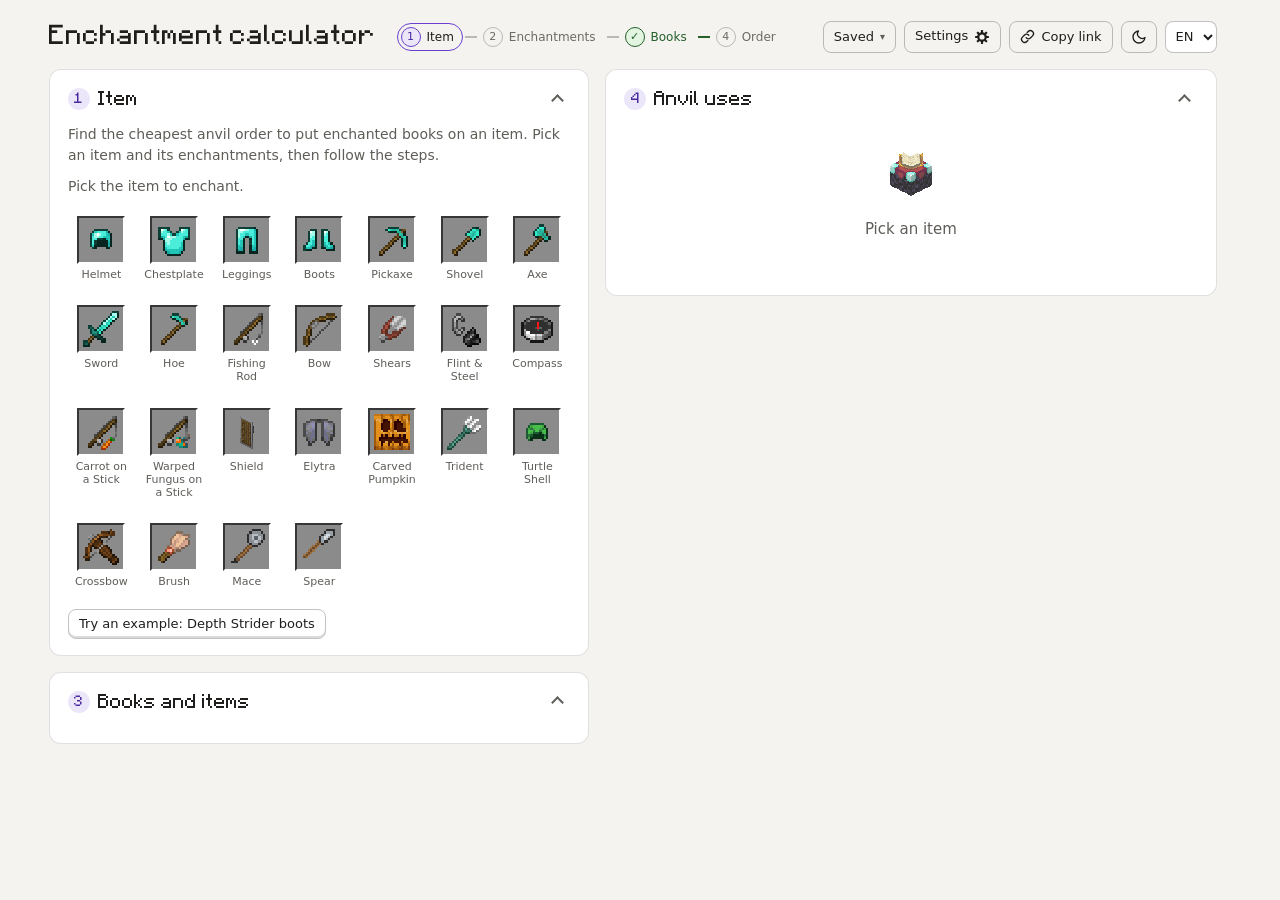
==== commit 2a96f47b: "Restructure the page: order receipt, rename on the item, header stepper, step hotbar; search only wh" ====
--- a/index.html
+++ b/index.html
@@ -21,11 +21,12 @@
     <div id="live" class="sr-only" role="status" aria-live="polite"></div>
     <!-- Skip links (App.js setupSkipLinks): the first stops on the page, visible only while focused. Buttons, not #links, since the address's hash holds the setup. -->
     <div class="skip-links">
-        <button type="button" class="skip-link" data-skip="order" data-text="page.skip_best"></button>
         <button type="button" class="skip-link" data-skip="steps" data-text="page.skip_steps"></button>
     </div>
     <header class="site-header">
         <h1 data-text="page.heading"></h1>
+        <!-- The four stages (App.js renderStepper): each says whether it is done and goes to its section. -->
+        <nav id="stages" class="stage-nav" data-text-label="page.stepper_label"></nav>
         <!-- One toolbar: every control the same height (.header-control). On phones it is a
              full-width row under the title, and Copy link shrinks to its icon. -->
         <div class="header-actions">
@@ -52,14 +53,17 @@
     <main class="layout">
         <!-- The item: a floating card beside the sections on wide windows, a sticky bar over them (condensed to one line once scrolled) on narrow ones.
              Not a section (no number, no collapse); Wanted.js renderItem fills it, and it is hidden until an item is picked. -->
-        <div id="item-dock" class="item-dock" hidden><div id="item"></div></div>
+        <div id="item-dock" class="item-dock" hidden><div id="item"></div><div id="item-graph" class="item-graph"></div></div>
         <div class="inputs">
             <!-- Each section can collapse from its heading (App.js setupCollapsing); the
                  summary says what is chosen while it is closed. -->
-            <!-- 1: the item (a grid until one is picked, then a menu on its slot) and its enchantments. -->
+            <!-- 2: the enchantments (the item grid, numbered 1, until an item is picked; then the item has its own card). -->
             <section class="card collapsible" data-section="wanted">
                 <h2 aria-labelledby="wanted-title"><span class="step-badge" aria-hidden="true">2</span><span class="section-title" id="wanted-title" data-text="page.enchantments_heading"></span><span class="section-summary" id="wanted-summary"></span><button class="collapse-toggle" type="button" aria-expanded="true" aria-controls="wanted-body"></button></h2>
-                <div id="wanted-body" class="section-body"><div id="wanted"></div></div>
+                <div id="wanted-body" class="section-body"><div id="wanted"></div>
+                    <!-- Phones only (the sections stack there, and Anvil uses comes before Books and items): the way down to the order. -->
+                    <button type="button" class="btn jump-order" data-jump="steps" data-text="page.see_order"></button>
+                </div>
             </section>
 
             <section class="card collapsible" data-section="books">
@@ -69,36 +73,41 @@
 
         </div>
 
-        <!-- The result: section 3 (the totals and settings), then section 4 (the steps, with
-             anvil wear and the Steps | Slots | Tree row above them). Both collapse from their heading. -->
+        <!-- The result: section 4 (the steps). Above them, when there is an order, the receipt (what it costs, the anvil wear) and,
+             behind it, the four tiles that rank the orders (Ranking.js). -->
         <aside class="results-column">
-            <!-- 3: the result. The ? in the heading says how the tiles rank. The heading row is a
-                 .section-head: the h2 and the collapse arrow (the game rules are in the header). -->
-            <section class="card collapsible" data-section="order">
-                <div class="section-head">
-                    <h2 aria-labelledby="order-title"><span class="step-badge" aria-hidden="true">4</span><span class="section-title" id="order-title" data-text="page.results_heading"></span>
-                        <span class="info-tip">
-                            <button id="rank-help" class="info-tip-button" type="button" aria-expanded="false"
-                                aria-controls="rank-help-text" data-text-label="ranking.rank_help_label">?</button>
-                            <span id="rank-help-text" class="info-tip-bubble" role="tooltip" data-text="ranking.rank_by"></span>
-                        </span>
-                        <span class="section-summary" id="order-summary"></span>
-                    </h2>
-                    <button class="collapse-toggle" type="button" aria-expanded="true" aria-controls="order-body"></button>
+            <section class="card collapsible results-card" data-section="steps">
+                <h2 aria-labelledby="steps-title"><span class="step-badge" aria-hidden="true">4</span><span class="section-title" id="steps-title" data-text="page.steps_heading"></span><span class="section-summary" id="steps-summary"></span><button class="collapse-toggle" type="button" aria-expanded="true" aria-controls="steps-body"></button></h2>
+                <div id="steps-body" class="section-body">
+                    <!-- The receipt (renderStepsSummary fills it): the levels, the anvil uses and the wear; the strip opens the ranking tiles under it. Hidden until there is an order. -->
+                    <div id="order" class="order" hidden>
+                        <div class="order-receipt">
+                            <button id="order-toggle" class="order-toggle" type="button" aria-expanded="false" aria-controls="order-panel">
+                                <img class="cost-line-orb" src="img/experience_orb.svg" alt="">
+                                <span id="order-levels" class="order-levels"></span>
+                                <span id="order-uses" class="order-uses"></span>
+                                <span class="order-caret" aria-hidden="true">&#9662;</span>
+                            </button>
+                            <span id="anvil-risk"></span>
+                        </div>
+                        <div id="order-panel" class="order-panel" hidden>
+                            <div class="order-panel-head">
+                                <span class="order-panel-title" data-text="ranking.order_title"></span>
+                                <span class="info-tip">
+                                    <button id="rank-help" class="info-tip-button" type="button" aria-expanded="false"
+                                        aria-controls="rank-help-text" data-text-label="ranking.rank_help_label">?</button>
+                                    <span id="rank-help-text" class="info-tip-bubble" role="tooltip" data-text="ranking.rank_by"></span>
+                                </span>
+                            </div>
+                            <div id="metrics" class="metrics-box"></div>
+                        </div>
+                    </div>
+                    <div id="results"></div>
                 </div>
-                <!-- The tiles (the totals, and the ranking), then the settings: rename (it changes
-                     which order wins) and your level (only what the steps show). -->
-                <div id="order-body" class="section-body">
-                    <div id="metrics" class="metrics-box"></div>
-                    <div id="ranking" class="settings"></div>
-                </div>
-            </section>
-
-            <section class="card collapsible results-card" data-section="steps">
-                <h2 aria-labelledby="steps-title"><span class="step-badge" aria-hidden="true">5</span><span class="section-title" id="steps-title" data-text="page.steps_heading"></span><span class="section-summary always" id="steps-summary"></span><span id="anvil-risk"></span><button class="collapse-toggle" type="button" aria-expanded="true" aria-controls="steps-body"></button></h2>
-                <div id="steps-body" class="section-body"><div id="results"></div></div>
             </section>
         </aside>
     </main>
+    <!-- "Your level" (Options.js renderLevelPop): a popover under the Lv chip in the progress row, placed by Options.js placeLevelPop. -->
+    <div id="level-pop" class="level-pop" role="dialog" hidden></div>
 </body>
 </html>
--- a/css/Style.css
+++ b/css/Style.css
@@ -194,10 +194,36 @@
 .theme-toggle { justify-content: center; padding: 0 9px; }
 .theme-icon { width: 16px; height: 16px; fill: none; stroke: currentColor; stroke-width: 2; stroke-linecap: round; stroke-linejoin: round; flex: none; }
 
+/* The progress stepper (App.js renderStepper): Item, Enchantments, Books, Order. Each chip is a numbered circle (a check once done) and its
+   name, joined by short rails; the first stage not done is the current one. Narrower than 1100px only the current chip keeps its name. */
+.stage-nav { min-width: 0; margin: 0 auto 0 8px; }
+.stage-nav ol { display: flex; align-items: center; margin: 0; padding: 0; list-style: none; }
+.stage-nav li { display: flex; align-items: center; }
+.stage-nav li + li::before { content: ""; width: 12px; height: 2px; margin: 0 2px; background: var(--border-strong); flex: none; }
+.stage-nav li:has(.stage-chip.done) + li::before { background: var(--success-text); }
+.stage-chip { display: inline-flex; align-items: center; gap: 6px; height: 28px; padding: 0 8px 0 3px; border: 1px solid transparent; border-radius: 14px; background: transparent; color: var(--text-muted); font: 12px/1 system-ui, -apple-system, "Segoe UI", sans-serif; white-space: nowrap; cursor: pointer; position: relative; }
+.stage-chip::after { content: ""; position: absolute; inset: -6px -2px; } /* a taller target than the look */
+.stage-chip:hover { background: var(--surface-alt); color: var(--text); }
+.stage-chip:focus-visible { outline: 2px solid var(--accent); outline-offset: 1px; }
+.stage-mark { display: inline-flex; align-items: center; justify-content: center; width: 20px; height: 20px; border: 1px solid var(--border-strong); border-radius: 50%; font-size: 11px; flex: none; }
+.stage-chip.current { color: var(--text); border-color: var(--accent); }
+.stage-chip.current .stage-mark { background: var(--accent-bg); border-color: var(--accent); color: var(--accent-text); }
+.stage-chip.done { color: var(--success-text); }
+.stage-chip.done .stage-mark { background: var(--success-bg); border-color: var(--success-text); color: var(--success-text); }
+.stage-chip.warn { color: var(--warning-text); border-color: var(--warning-text); background: var(--warning-bg); }
+.stage-chip.warn .stage-mark { background: var(--warning-bg); border-color: var(--warning-text); color: var(--warning-text); }
+.stage-nav li:has(.stage-chip.warn) + li::before { background: var(--warning-text); }
+/* Order while the search runs (or is about to, Calc.js sets <html data-search>): amber like a warning, until the result is in. */
+:root:is([data-search="running"], [data-search="pending"]) .stage-nav li:last-child .stage-chip { color: var(--warning-text); border-color: var(--warning-text); background: var(--warning-bg); }
+:root:is([data-search="running"], [data-search="pending"]) .stage-nav li:last-child .stage-mark { background: var(--warning-bg); border-color: var(--warning-text); color: var(--warning-text); }
+@media (max-width: 1099px) { .stage-chip:not(.current) { padding-right: 3px; } .stage-chip:not(.current) .stage-label { display: none; } }
+@media (pointer: coarse) { .stage-chip::after { inset: -8px -4px; } }
+
 /* Phones: the title on its own line, then the toolbar across the full width. */
 @media (max-width: 600px) {
     /* "header." raises these over the general .site-header rules further down. */
     header.site-header { flex-direction: column; align-items: stretch; gap: 10px; }
+    .stage-nav { margin: 0; }
     header .header-actions { justify-content: flex-start; position: relative; }
     #language { margin-left: auto; }
     /* The Saved menu opens across the whole toolbar, since its button is mid-row. */
@@ -256,6 +282,7 @@
         gap: 16px;
     }
     .results-column > .card { flex: none; }
+    .results-card .section-body > .order { flex: none; }
     .results-column > .results-card:not(.collapsed) { flex: 1 1 auto; min-height: 0; display: flex; flex-direction: column; }
     .results-card > * { flex: none; }
     .results-card > .section-body { flex: 1 1 auto; min-height: 0; display: flex; flex-direction: column; }
@@ -395,7 +422,7 @@
    layout the preview has a fixed width, so longer names never push the controls aside. */
 #wanted, #item { container: wanted / inline-size; }
 .wanted-head { position: relative; display: flex; flex-wrap: wrap; gap: 0 16px; margin-bottom: 4px; }
-.wanted-preview { flex: 1 1 100%; margin-bottom: 12px; }
+.wanted-preview { flex: 1 1 100%; min-width: 0; margin-bottom: 12px; }
 /* While its height slides (Motion.js growSmoothly), new lines show as the box opens. */
 .resizing { overflow: hidden; transition: height 0.25s ease-out; }
 .wanted-controls { flex: 1 1 100%; min-width: 0; }
@@ -440,6 +467,12 @@
     .item-dock { grid-column: auto; top: 16px; align-self: start; padding: 0; background: none; }
     #item { border-color: var(--border-strong); box-shadow: var(--shadow-pop); }
     .item-dock .item-menu { width: 440px; }
+    /* The conflict graph sits under the item card, in the column's free space (Wanted.js placeGraph); its drawing fits the column and the window's height. */
+    .item-graph { margin-top: 12px; }
+    .item-graph:empty { display: none; }
+    .item-graph .graph-box { margin: 0; padding: 0 14px 12px; background: var(--surface); border: 1px solid var(--border-strong); border-radius: 12px; }
+    .item-graph .graph-box[open] { padding-bottom: 12px; }
+    .item-graph .graph-canvas { max-height: min(300px, calc(100vh - 560px)); min-height: 160px; }
 }
 
 /* The slot is the item menu's button: a caret in its corner, a purple ring on hover. */
@@ -1165,9 +1198,6 @@
 }
 .segmented button.selected { background: var(--accent-bg); color: var(--accent-text); }
 
-
-/* Section 3's settings, under the tiles. */
-.settings { margin-bottom: 4px; }
 
 /* The Game rules menu in the header: a header control (label and gear) that opens a panel with the
    level limit and Allow conflicts. A dot says a rule isn't the game's own; under 600px it is the gear alone. */
@@ -1321,14 +1351,6 @@
     }
 }
 
-/* Section 3's settings on a narrow card: each label above its control, so the level limit's slider
-   (with its infinity stop and value) gets the whole width. */
-@media (max-width: 480px) {
-    #ranking .options { grid-template-columns: minmax(0, 1fr); gap: 4px; }
-    #ranking .option-label { line-height: 1.4; }
-    #ranking .option-control + .option-label { margin-top: 8px; }
-}
-
 /* Level limit: 1 ──●── 39 [∞] [value] */
 .limit { display: flex; align-items: center; gap: 8px; height: 32px; min-width: 0; }
 .limit-end { font-size: 11px; color: var(--text-muted); }
@@ -1496,6 +1518,7 @@
     border-radius: 6px;
     background: var(--mc-black);
 }
+.wanted-preview > .anvil-name { max-width: none; margin-bottom: 6px; } /* the anvil's name bar, above the item's slot */
 .anvil-name:focus-within { outline: 2px solid var(--accent); outline-offset: 2px; border-color: var(--accent); }
 .anvil-name-input {
     flex: 1;
@@ -1525,8 +1548,27 @@
 }
 .anvil-name.renaming .rename-cost { display: inline-block; }
 
+/* Section 4's receipt, above the steps: a game tooltip strip (the levels in the cost's green, the anvil uses, then the anvil's wear); it is
+   the button for the panel of tiles under it. */
+.order { margin-bottom: 12px; }
+.order-receipt {
+    display: flex; align-items: center; gap: 8px; padding-right: 10px;
+    background: var(--mc-tooltip-bg); border: 2px solid var(--mc-tooltip-border); border-radius: 4px; box-shadow: inset 0 0 0 1px var(--mc-tooltip-edge);
+}
+.order-toggle {
+    flex: 1 1 auto; min-width: 0; display: flex; align-items: center; gap: 8px; padding: 8px 6px 8px 10px;
+    border: none; background: none; font: 14px/1.2 "Minecraft", system-ui, sans-serif; color: var(--mc-gray); text-align: left; cursor: pointer;
+}
+.order-toggle:focus-visible { outline: 2px solid var(--accent); outline-offset: 0; }
+.order-levels { flex: none; color: var(--mc-green); white-space: nowrap; }
+.order-uses { min-width: 0; white-space: nowrap; overflow: hidden; text-overflow: ellipsis; }
+.order-caret { margin-left: auto; flex: none; color: var(--mc-gray-dim); transition: transform 0.2s; }
+.order-toggle:hover .order-caret, .order-toggle:focus-visible .order-caret { color: var(--mc-white); }
+.order.open .order-caret { transform: rotate(180deg); }
+.order-panel { margin-top: 8px; padding: 11px; border-radius: var(--radius); background: var(--surface); box-shadow: inset 0 0 0 1px var(--border); } /* the outline is a shadow, not a border: a border never folds below 1px, so it would jump away at the end of the close */
+.order-panel-head { display: flex; align-items: center; gap: 6px; margin-bottom: 8px; font-size: 12px; color: var(--text-secondary); }
 /* Result tiles, which are also the ranking (drag or use the arrows). */
-.metrics-box { margin-bottom: 14px; container: metrics / inline-size; }
+.metrics-box { container: metrics / inline-size; }
 /* "?" next to the Best order heading, with a bubble shown on hover, focus or tap. */
 .info-tip { position: relative; display: inline-flex; }
 .info-tip-button {
@@ -1593,9 +1635,7 @@
 .rank-tile.at { box-shadow: inset 0 0 0 2px var(--danger-text); }
 .rank-tile.near .metric-note, .rank-tile.near .metric-unit { color: var(--warning-text); font-weight: 600; opacity: 1; }
 .rank-tile.at .metric-note, .rank-tile.at .metric-unit { color: var(--danger-text); font-weight: 600; opacity: 1; }
-/* Rank by: chips that put one criterion first; the ranking in words under the tiles. */
-.rank-presets { display: flex; flex-wrap: wrap; align-items: center; gap: 6px; margin-bottom: 10px; }
-.rank-presets-label { font-size: 12px; color: var(--text-secondary); }
+/* The ranking in words under the tiles. */
 .rank-caption { margin: 8px 0 0; font-size: 12px; color: var(--text-secondary); }
 .rank-tile.primary .rank-num { color: inherit; }
 .metrics-box.updating .metric-value { opacity: 0.4; }
@@ -1638,10 +1678,6 @@
 
 /* Collapsible sections: the heading opens and closes the section. */
 .card.collapsible > h2 { cursor: pointer; user-select: none; min-width: 0; }
-/* Section 3's heading row: the h2, then the settings menu and the arrow beside it. */
-.section-head { display: flex; align-items: center; gap: 8px; margin-bottom: 12px; min-width: 0; }
-.section-head > h2 { flex: 1; min-width: 0; margin: 0; cursor: pointer; user-select: none; }
-.card.collapsed > .section-head { margin-bottom: 0; }
 /* The title may wrap when a long one (Spanish, on a 320px phone) would push the arrow out. */
 .card.collapsible .step-badge { flex: none; }
 .card.collapsible .section-title { flex: 0 1 auto; min-width: 0; overflow-wrap: anywhere; }
@@ -1656,9 +1692,7 @@
     font: 13px/1.4 system-ui, sans-serif;
     color: var(--text-secondary);
 }
-.card.collapsed .section-summary, .section-summary.always { display: block; }
-/* "6 steps" is short: it keeps its width, and the title gives way first. */
-.section-summary.always { flex: 0 0 auto; }
+.card.collapsed .section-summary { display: block; }
 .collapse-toggle, .step-fold {
     flex: none;
     width: 26px;
@@ -1791,6 +1825,17 @@
     color: var(--text-secondary);
     font: 600 11px/1 system-ui, sans-serif;
 }
+/* The circle ticks its step: its checkbox lies over it, invisible (a click anywhere on the circle is a click on it; the keyboard and screen readers use it as
+   any checkbox); hovering shows the tick it would give. */
+.step-node { cursor: pointer; transition: border-color 0.15s, background-color 0.15s; }
+.step-node input { position: absolute; inset: -2px; z-index: 1; width: auto; height: auto; margin: 0; border-radius: 50%; opacity: 0; cursor: pointer; }
+.step-node:hover { border-color: var(--mc-done); }
+.anvil-step:not(.done) .step-node:hover .step-node-mark { font-size: 0; }
+.anvil-step:not(.done) .step-node:hover .step-node-mark::after { content: "\2713"; font-size: 13px; color: var(--mc-done); }
+.step-node:has(input:focus-visible) { outline: 2px solid var(--accent); outline-offset: 2px; }
+/* A bigger target on touch screens, without changing the circle. */
+.step-node::after { content: ""; position: absolute; inset: -6px; border-radius: 50%; }
+@media (pointer: coarse) { .step-node::after { inset: -9px; } }
 .anvil-step.done .step-node { border-color: var(--mc-done); background: var(--mc-done); color: var(--mc-white); }
 .anvil-step.current .step-node { border-color: var(--accent); color: var(--accent-text); box-shadow: 0 0 0 4px var(--accent-bg); }
 
@@ -1802,27 +1847,11 @@
     background: var(--surface-alt);
 }
 
-/* The step's head: the tick (the whole "☐ Step 3" is the target) and a folded step's line. */
+/* The step's head: its title ("Step 3") and a folded step's line; the whole head folds the step. */
 .anvil-step:focus-visible { outline: 2px solid var(--accent); outline-offset: 2px; }
 .anvil-step.current { border-color: var(--accent); }
 .step-head { display: flex; align-items: center; gap: 8px; min-height: 28px; margin-bottom: 8px; min-width: 0; cursor: pointer; }
-.step-tick {
-    display: inline-flex;
-    align-items: center;
-    gap: 6px;
-    flex: none;
-    min-height: 26px; /* the whole label ticks: a big enough target */
-    padding: 3px 8px 3px 5px;
-    border-radius: 6px;
-    font-size: 13px;
-    font-weight: 600;
-    color: var(--text);
-    cursor: pointer;
-}
-.step-tick:hover { background: var(--surface); }
-.step-tick input { width: 16px; height: 16px; margin: 0; accent-color: var(--accent); cursor: pointer; }
-/* The whole label ticks, so on touch screens it is the tall target (its extra height is taken back by the margin). */
-@media (pointer: coarse) { .step-tick { min-height: 40px; margin: -6px 0; } }
+.step-title { flex: none; padding: 3px 0; font-size: 13px; font-weight: 600; color: var(--text); }
 /* The whole head (but the tick) folds and unfolds the step; ▾/▴ says which it will do. */
 .step-summary { flex: 1; min-width: 0; overflow: hidden; font-size: 13px; color: var(--text-secondary); text-overflow: ellipsis; white-space: nowrap; }
 .step-fold {
@@ -1961,7 +1990,7 @@
     to { background-position: -166.667% 0; }
 }
 @media (prefers-reduced-motion: reduce) {
-    .mc-slot.glint::after { animation: none; background-position: 50% 0; }
+    .mc-slot.glint::after, .hotbar-slot.glint::after, .mini-slot.glint::after { animation: none; background-position: 50% 0; }
 }
 
 /* Tooltip: near-black purple box with a purple inner border */
@@ -2087,8 +2116,24 @@
 [data-entry-link] { cursor: pointer; }
 [data-entry-link]:focus-visible { outline: 2px solid var(--accent); outline-offset: 2px; }
 
+/* "Your level" in the progress row: a chip ("Lv 30", or "Set level" while not tracking) that opens a popover (Options.js renderLevelPop, placeLevelPop). */
+.level-chip {
+    position: relative; flex: none; height: 22px; padding: 0 9px; border: 1px solid var(--border-strong); border-radius: 11px;
+    background: var(--surface); color: var(--text-secondary); font: 600 12px/1 system-ui, sans-serif; white-space: nowrap; cursor: pointer;
+}
+.level-chip::after { content: ""; position: absolute; inset: -4px -2px; }
+@media (pointer: coarse) { .level-chip::after { inset: -9px -4px; } }
+.level-chip:hover, .level-chip[aria-expanded="true"] { background: var(--accent-bg); color: var(--accent-text); border-color: transparent; }
+.level-chip.on { background: var(--success-bg); color: var(--success-text); border-color: transparent; }
+.level-chip:focus-visible { outline: 2px solid var(--accent); outline-offset: 2px; }
+.level-pop {
+    position: fixed; z-index: 35; width: 300px; max-width: calc(100vw - 32px); max-height: calc(100vh - 24px); overflow-y: auto; padding: 12px 14px;
+    background: var(--surface); border: 1px solid var(--border-strong); border-radius: 12px; box-shadow: var(--shadow-menu);
+}
+.level-pop[hidden] { display: none; }
+.level-pop-title { margin-bottom: 8px; font-size: 13px; font-weight: 600; }
+
 /* Progress: "3 of 7 done · 18 levels to go" over a bar, and ↺ to untick them all. */
-/* Takes the row's width and wraps its extra buttons under it (see .result-tools .step-progress). */
 .step-progress { display: flex; flex-wrap: wrap; align-items: center; gap: 6px 8px; flex: 1 1 0; min-width: 0; }
 /* An experience bar: black frame, dark empty segments, bright green filled ones. */
 .step-progress-track { position: relative; display: flex; flex: 1 1 140px; max-width: 280px; min-width: 60px; gap: 1px; height: 24px; margin: -8px 0; padding: 0 1px; }
@@ -2116,11 +2161,8 @@
 }
 .step-progress-text { min-width: 0; font-size: 12px; color: var(--text-secondary); }
 .step-progress-main { display: flex; align-items: center; gap: 8px; flex: 1 1 auto; min-width: 0; }
-/* With room (not phones), the text stays on one line: the bar gives way first, then the
-   tools wrap to a row of their own. */
-@media (min-width: 600px) { .step-progress-text { white-space: nowrap; } }
-.step-progress-tools { display: flex; align-items: center; gap: 4px; margin-left: auto; }
-.step-progress-tools .fold-buttons { margin-left: 0; }
+/* With room (not phones), the text stays on one line: the bar gives way first, then the icons wrap under it. */
+@media (min-width: 600px) { .step-progress-text { flex: none; white-space: nowrap; } }
 .step-reset {
     flex: none;
     width: 24px;
@@ -2134,8 +2176,7 @@
     cursor: pointer;
 }
 .sr-only { position: absolute; width: 1px; height: 1px; overflow: hidden; clip-path: inset(50%); white-space: nowrap; }
-.step-reset:hover:not(:disabled) { background: var(--surface-alt); color: var(--text); }
-.step-reset:disabled { opacity: 0.35; cursor: default; }
+.step-reset:hover { background: var(--surface-alt); color: var(--text); }
 
 /* The break risk in section 4's heading: [anvil] 4%, a pill colored by risk. */
 .info-tip.anvil-risk { flex: none; }
@@ -2159,10 +2200,62 @@
 .info-tip.anvil-risk .info-tip-button:hover, .info-tip.anvil-risk.open .info-tip-button { box-shadow: inset 0 0 0 1px currentColor; }
 .info-tip.anvil-risk .info-tip-bubble { font-weight: normal; }
 
-.result-actions { display: flex; gap: 8px; margin-left: auto; }
 .result-tools .btn:disabled:not(.primary) { opacity: 1; }
-/* Steps/Tree, Copy steps and Print share one row; the progress goes under them. */
-.result-tools .step-progress { order: 1; flex-basis: 100%; }
+/* One row: the progress on the left, then the icons (Steps | Tree, Compact, fold all; Share) on the right. With no room the icons wrap under the progress. */
+.result-tools { flex-wrap: wrap; align-items: center; row-gap: 8px; }
+.result-icons { display: flex; align-items: center; gap: 6px; margin-left: auto; align-self: flex-start; } /* level with the XP bar's line, the hotbar under them */
+.view-group { display: flex; align-items: center; gap: 2px; }
+/* Phones: the progress takes the first line, the icons the next. */
+@media (max-width: 600px) { .result-tools .step-progress { flex-basis: 100%; } }
+.view-group .segmented { margin-right: 4px; }
+/* Quiet icon buttons: no border until hovered or focused, lit while pressed (Compact on). */
+.icon-btn {
+    display: inline-flex;
+    align-items: center;
+    justify-content: center;
+    width: 30px;
+    height: 30px;
+    padding: 0;
+    border: 1px solid transparent;
+    border-radius: var(--radius);
+    background: none;
+    color: var(--text-secondary);
+    cursor: pointer;
+}
+.icon-btn svg { display: block; width: 16px; height: 16px; }
+.icon-btn:hover, .copy-menu[open] > .icon-btn { border-color: var(--border-strong); background: var(--surface-alt); color: var(--text); }
+.icon-btn:focus-visible { outline: 2px solid var(--accent); outline-offset: 1px; }
+.icon-btn[aria-pressed="true"] { border-color: var(--accent); background: var(--accent-bg); color: var(--accent-text); }
+@media (pointer: coarse) { .icon-btn { width: 40px; height: 40px; } }
+.copy-menu > summary.icon-btn::after { content: none; }
+/* Unticking every step: a toast at the bottom of the window with Undo, for a few seconds. */
+.toast {
+    position: fixed;
+    left: 50%;
+    bottom: 24px;
+    z-index: 60;
+    display: flex;
+    align-items: center;
+    gap: 14px;
+    padding: 10px 16px;
+    border-radius: var(--radius);
+    background: var(--text);
+    color: var(--surface);
+    font-size: 13px;
+    box-shadow: var(--shadow-menu);
+    transform: translateX(-50%);
+    animation: toast-in 0.2s ease-out;
+}
+.toast .link { color: inherit; font-weight: 700; text-decoration: underline; }
+@keyframes toast-in { from { opacity: 0; transform: translate(-50%, 8px); } }
+@media print { .toast, .show-done { display: none !important; } }
+/* A round's label folds its round (Results.js roundToggle). */
+.round-toggle { display: inline-flex; align-items: center; gap: 4px; padding: 0; border: none; background: none; font: inherit; letter-spacing: inherit; text-transform: inherit; color: inherit; cursor: pointer; }
+.round-toggle:hover { color: var(--text); }
+.round-toggle:focus-visible { outline: 2px solid var(--accent); outline-offset: 2px; border-radius: 4px; }
+.round-chevron { font-size: 9px; }
+/* Under the steps: show (or hide) the done steps, which fold by themselves. */
+.show-done { display: block; margin: 4px 0 10px 32px; font-size: 13px; }
 
 /* The order as a tree: each merge with its two inputs indented below it */
 .merge-tree, .tree-children { list-style: none; margin: 0; padding: 0; }
@@ -2249,8 +2342,8 @@
     .print-only { display: block; margin: 0 0 10px; font-weight: 600; }
     body { font-size: 12px; }
     .inputs, .collapse-toggle, .section-summary,
-    .header-actions, #ranking, .options-menu, .info-tip, .rank-move, .result-tools, .progress,
-    .step-tick input, .step-fold, .step-summary, .step-reset,
+    .header-actions, .stage-nav, .order, .level-pop, .level-chip, .options-menu, .info-tip, .rank-move, .result-tools, .progress,
+    .step-node input, .step-fold, .step-summary, .step-reset,
     .tree-step input, .mc-slot.glint::after, .tree-slot.glint::after { display: none !important; }
     /* On paper each step is its sentence (everything the slots show, in words), not the full-size cards. */
     .anvil-step .anvil-row, .anvil-step .step-words, .anvil-step .step-caption, .step-progress-track { display: none !important; }
@@ -2317,7 +2410,6 @@
    (.idle) it takes no width. fillCostMeter slides the tooltip's width when the words change. */
 .cost-line { display: flex; align-items: center; gap: 5px; margin-top: 4px; white-space: nowrap; transition: opacity 0.2s; }
 .cost-line.idle { width: 0; min-width: 100%; height: 0; margin: 0; overflow: hidden; opacity: 0; }
-.cost-line.stale { opacity: 0.5; }
 .cost-line-orb { width: 14px; height: 14px; image-rendering: pixelated; }
 .cost-line-text { color: var(--mc-green); }
 .cost-line.none .cost-line-orb { filter: grayscale(1); opacity: 0.5; }
@@ -2405,6 +2497,21 @@
 /* A card redrawn under the pointer starts with its tooltip shown, not fading in again. */
 .slotcell.pointer-in .slot-tip { transition: none; }
 @media (hover: none) { .entry-card.slotcell .slot-tip { display: none; } }
+/* Automatic mode's shelf: a line saying what the books are, then a wrapping row of read-only slots whose tooltips show on hover
+   or focus (display, not opacity, so a hidden tooltip never widens the page), shifted into the section by Books.js placeShelfTip. */
+.jump-order { display: none; }
+/* Phones: one column, in the sections' own order (Item, Enchantments, Books and items, Anvil uses). The jump button at the end of Enchantments goes down
+   past Books to the order. */
+@media (max-width: 600px) {
+    .layout.has-item .jump-order { display: flex; width: 100%; justify-content: center; margin-top: 14px; }
+}
+.shelf-head { display: flex; flex-wrap: wrap; align-items: center; gap: 6px 12px; margin: 2px 0 14px; }
+.shelf-summary { flex: 1 1 auto; min-width: 0; font-size: 13px; color: var(--text-secondary); }
+.entry-grid.shelf .slotcell .slot-tip { display: none; transform: translateX(var(--tip-shift, 0px)); }
+.entry-grid.shelf .slotcell:hover .slot-tip, .entry-grid.shelf .slotcell:focus-within .slot-tip, .entry-grid.shelf .slotcell.pointer-in .slot-tip { display: block; }
+@media (hover: none) { .entry-grid.shelf .slotcell:focus-within .slot-tip { display: block; } }
+.entry-grid.shelf .slotcell .slot-cell-button { cursor: help; }
+.entry-grid.shelf .slotcell .slot-cell-button:focus-visible .mc-slot { box-shadow: 0 0 0 2px var(--accent); }
 .slot-flag { position: absolute; top: 1px; left: 1px; display: flex; align-items: center; justify-content: center; width: 14px; height: 14px; border-radius: 50%; background: var(--warning-bg); color: var(--warning-text); font: 700 10px/1 system-ui, sans-serif; }
 .entry-card.slotcell.drag-source { opacity: 0.7; }
 
@@ -2422,7 +2529,6 @@
 
 /* Anvil uses: the Compact toggle, slot labels, instruction, cost breakdown,
    final card, phone bar, the Slots view and the compact tree. */
-.btn.density[aria-pressed="true"] { background: var(--accent-bg); border-color: var(--accent); color: var(--accent-text); }
 .round-label { display: inline-flex; align-items: center; }
 .round-label .info-tip { margin-left: 6px; }
 .round-label .info-tip-button { width: 16px; height: 16px; font-size: 10px; }
@@ -2441,8 +2547,7 @@
 /* The Slots view's caption under its row. */
 .step-caption { display: none; }
 .anvil-step.flash { animation: entry-flash 1.4s ease-out; }
-.result-goal { margin: 0 0 8px; font-size: 13px; font-weight: 600; color: var(--text-secondary); }
-.step-progress-main .level-status { flex-basis: 100%; }
+.step-progress > .level-status { flex-basis: 100%; }
 .level-checkpoint { display: inline-block; margin: 0 0 8px; padding: 2px 10px; border-radius: 10px; background: var(--warning-bg); color: var(--warning-text); font-size: 12px; }
 .mc-from { font-size: 11px; color: var(--mc-from); }
 /* Lines this step did not change: a muted colour, not opacity (which falls under 4.5:1 on the tooltip). */
@@ -2484,13 +2589,47 @@
 .final-card.done { border-style: solid; border-color: var(--success-text); background: var(--success-bg); }
 .final-card.done .final-title { color: var(--success-text); }
 .final-card.done .mc-slot { box-shadow: 0 0 0 3px var(--mc-green); }
-.current-bar { display: none; }
-@media (max-width: 899px) {
-    .current-bar { position: sticky; bottom: 8px; z-index: 40; display: flex; align-items: center; gap: 8px; margin-top: 10px; padding: 8px 10px; border: 1px solid var(--accent); border-radius: 12px; background: var(--surface); box-shadow: var(--shadow-menu-deep); transition: opacity 0.15s, transform 0.15s, visibility 0.15s; }
-    .current-bar.tucked { opacity: 0; visibility: hidden; transform: translateY(8px); pointer-events: none; }
-    .current-bar-text { display: flex; flex: 1; flex-direction: column; min-width: 0; font-size: 12px; }
-    .current-bar-text span { display: -webkit-box; -webkit-line-clamp: 2; -webkit-box-orient: vertical; overflow: hidden; color: var(--text-secondary); overflow-wrap: anywhere; }
-}
+/* The current step and Done, kept on screen while its own card is scrolled away (Results.js currentBar, watchCurrentStep tucks it while the step shows).
+   Phones: a bar in the flow, sticky at the bottom of the page. Wide windows: a "Next step" card with the step's three slots, laid over the bottom of
+   the steps' box by a zero-high sticky wrapper, so it never changes the scroller's size. */
+.current-bar { position: sticky; bottom: 8px; z-index: 40; transition: opacity 0.15s, transform 0.15s, visibility 0.15s; }
+.current-bar-card { display: flex; align-items: center; gap: 8px; padding: 8px 10px; border: 1px solid var(--accent); border-radius: 12px; background: var(--surface); box-shadow: var(--shadow-menu-deep); }
+.current-bar.tucked { opacity: 0; visibility: hidden; transform: translateY(8px); pointer-events: none; }
+.current-bar-text { display: flex; flex: 1; flex-direction: column; min-width: 0; font-size: 12px; }
+.current-bar-text span { display: -webkit-box; -webkit-line-clamp: 2; -webkit-box-orient: vertical; overflow: hidden; color: var(--text-secondary); overflow-wrap: anywhere; }
+.current-bar-eyebrow, .current-bar-slots { display: none; }
+@media (max-width: 899px) { .current-bar { margin-top: 10px; } }
+@media (min-width: 900px) {
+    .current-bar { bottom: 0; height: 0; }
+    .current-bar-card { position: absolute; left: 0; right: 4px; bottom: 8px; padding: 6px 10px; }
+    .current-bar-text span { display: none; }
+    .current-bar-eyebrow { display: block; font-size: 10px; letter-spacing: 0.04em; text-transform: uppercase; color: var(--text-muted); }
+    .current-bar-slots { display: flex; align-items: center; gap: 6px; color: var(--text-secondary); font-size: 12px; }
+    .current-bar-slots i { font-style: normal; }
+}
+.mini-slot { position: relative; display: flex; align-items: center; justify-content: center; width: 30px; height: 30px; background: var(--mc-slot-bg); border: 2px solid; border-color: var(--mc-slot-dark) var(--mc-white) var(--mc-white) var(--mc-slot-dark); overflow: hidden; box-sizing: border-box; flex: none; }
+.mini-slot .item-icon { width: 22px; height: 22px; }
+
+/* The step hotbar (Results.js stepHotbar): an inventory row, one slot per step, in every view; on phones it takes the XP bar's place. */
+.step-hotbar { display: flex; flex: 1 1 100%; flex-wrap: wrap; gap: 3px; max-width: 100%; padding: 5px 5px 4px; box-sizing: border-box; }
+@media (max-width: 600px) { .step-progress-track { display: none; } }
+.hotbar-slot { position: relative; display: flex; align-items: center; justify-content: center; width: 32px; height: 32px; padding: 0; box-sizing: border-box; background: var(--mc-slot-bg); border: 2px solid; border-color: var(--mc-slot-dark) var(--mc-white) var(--mc-white) var(--mc-slot-dark); cursor: pointer; overflow: visible; }
+.hotbar-slot .item-icon { width: 24px; height: 24px; }
+.hotbar-slot:hover { background: var(--mc-slot-hover); }
+.hotbar-slot:focus-visible { outline: 2px solid var(--accent); outline-offset: 2px; }
+.hotbar-slot.glint::after, .mini-slot.glint::after { content: ""; position: absolute; inset: 0; background: linear-gradient(115deg, transparent 30%, var(--glint-edge) 45%, var(--glint-core) 50%, transparent 65%); background-size: 250% 100%; mix-blend-mode: screen; animation: glint 3s linear infinite; pointer-events: none; }
+/* The selected slot: the game's white frame, with its dark outer edge. */
+.hotbar-slot.current { z-index: 1; box-shadow: 0 0 0 2px var(--mc-black), 0 0 0 4px var(--mc-white), 0 0 0 5px var(--mc-black); }
+.hotbar-slot.done .item-icon { opacity: 0.45; }
+@media (pointer: coarse) { .hotbar-slot::before { content: ""; position: absolute; inset: -4px 0; } }
+.hotbar-number { position: absolute; left: 1px; top: 0; font: 9px/1 "Minecraft", system-ui, sans-serif; color: var(--mc-white); text-shadow: 1px 1px 0 var(--mc-black); pointer-events: none; }
+.hotbar-check { position: absolute; right: 0; bottom: -1px; font-size: 12px; line-height: 1; font-weight: 700; color: var(--mc-green); text-shadow: 1px 1px 0 var(--mc-black); pointer-events: none; }
+/* A slot's game tooltip (Results.js stepHotbar): fixed to the window and placed by placeHotbarTip (under the slot, centred, inside the window); shown on hover or keyboard focus. */
+.hotbar-tip { display: none; position: fixed; z-index: 60; width: max-content; max-width: min(280px, calc(100vw - 16px)); text-align: left; white-space: nowrap; pointer-events: none; }
+.hotbar-slot:hover .hotbar-tip, .hotbar-slot:focus-visible .hotbar-tip { display: block; }
+.hotbar-slot:hover, .hotbar-slot:focus-visible { z-index: 50; } /* above the round labels and steps below the row while its tooltip shows */
+.hotbar-tip-step { margin-top: 2px; color: var(--mc-gray); }
+@media (hover: none) { .hotbar-slot:hover .hotbar-tip { display: none; } }
 @media print { .current-bar, .density { display: none !important; } }
 /* The Slots view: a step is one line of slots; tooltips show on hover or focus. */
 .slots-mode .anvil-step { padding-bottom: 6px; }
@@ -2526,7 +2665,7 @@
 .tree-line.path-up { border-radius: 6px; box-shadow: inset 3px 0 0 var(--accent); }
 .tree-line.path-down { border-radius: 6px; background: color-mix(in srgb, var(--accent-bg) 55%, transparent); }
 .round-label .info-tip-bubble { text-transform: none; letter-spacing: 0; font-weight: normal; }
-.fold-buttons { display: inline-flex; gap: 4px; margin-left: auto; }
+.search-row .fold-buttons { display: inline-flex; gap: 4px; }
 /* Switching Cards / Slots / List (Motion.js morphCard): the card's frame (an empty box that grows or
    shrinks), a copy of its old contents fading out, and the real card with no box of its own meanwhile. */
 .entry-card.morphing { isolation: isolate; background: transparent; border-color: transparent; box-shadow: none; }
@@ -2570,16 +2709,7 @@
     .merge-tree:not(.compact) { overflow-x: auto; padding-bottom: 6px; }
     .merge-tree:not(.compact) .tree-tooltip { flex: 0 0 auto; min-width: 9em; max-width: 16em; }
 }
-/* Phones: Copy, Print and Expand / Collapse all are one "⋯" menu (the copy menu's panel); wide screens keep the buttons. */
-.more-menu { display: none; }
-.more-menu > summary { min-width: 36px; height: 30px; justify-content: center; font-size: 16px; line-height: 1; }
-@media (pointer: coarse) { .more-menu > summary { min-width: 44px; height: 40px; } }
-.copy-menu.more-menu > summary::after { content: none; }
-@media (max-width: 600px) {
-    .more-menu { display: block; margin-left: auto; }
-    .result-actions, .step-progress-tools .fold-buttons { display: none; }
-}
-/* Copy: a small menu of the ways to copy the steps. */
+/* Share: a small menu of the ways to hand the order on (copy, link, print). */
 .copy-menu { position: relative; }
 .copy-menu > summary { list-style: none; cursor: pointer; }
 .copy-menu > summary::-webkit-details-marker { display: none; }
@@ -2681,12 +2811,13 @@
 @media (prefers-reduced-motion: no-preference) {
     html[data-motion="off"] .mc-slot.glint::after { animation: glint 3s linear infinite !important; }
     html[data-motion="off"] .tree-slot.glint::after { animation: glint 3s linear infinite !important; }
+    html[data-motion="off"] .hotbar-slot.glint::after, html[data-motion="off"] .mini-slot.glint::after { animation: glint 3s linear infinite !important; }
     html[data-motion="off"] .ench-row.chosen::after { animation: row-glint 7s linear infinite !important; }
 }
 /* A glint that is off screen waits (Dom.js keepGlintsInStep) and comes back in step. */
 .glint-paused::after { animation-play-state: paused !important; }
 /* Glints off: the slots keep a still band (as with reduced motion), the rows' sheen goes. */
-html[data-glint="off"] .mc-slot.glint::after, html[data-glint="off"] .tree-slot.glint::after { animation: none !important; background-position: 50% 0; }
+html[data-glint="off"] .mc-slot.glint::after, html[data-glint="off"] .tree-slot.glint::after, html[data-glint="off"] .hotbar-slot.glint::after, html[data-glint="off"] .mini-slot.glint::after { animation: none !important; background-position: 50% 0; }
 html[data-glint="off"] .ench-row.chosen::after { display: none; }
 /* "Several groups": a block for each part (a small label, then its lanes), nested as the conflicts nest. */
 .pick-groups > .ench-group-label { padding-left: 4px; }
@@ -2710,5 +2841,4 @@
 /* The search box with Expand all / Collapse all beside it, wrapping below when the card is narrow. */
 .search-row { display: flex; flex-wrap: wrap; align-items: center; gap: 6px; margin: 8px 0 4px; }
 .search-row .wanted-search { flex: 1 1 200px; width: auto; margin: 0; }
-.search-row .fold-buttons { margin-left: 0; }
-
+
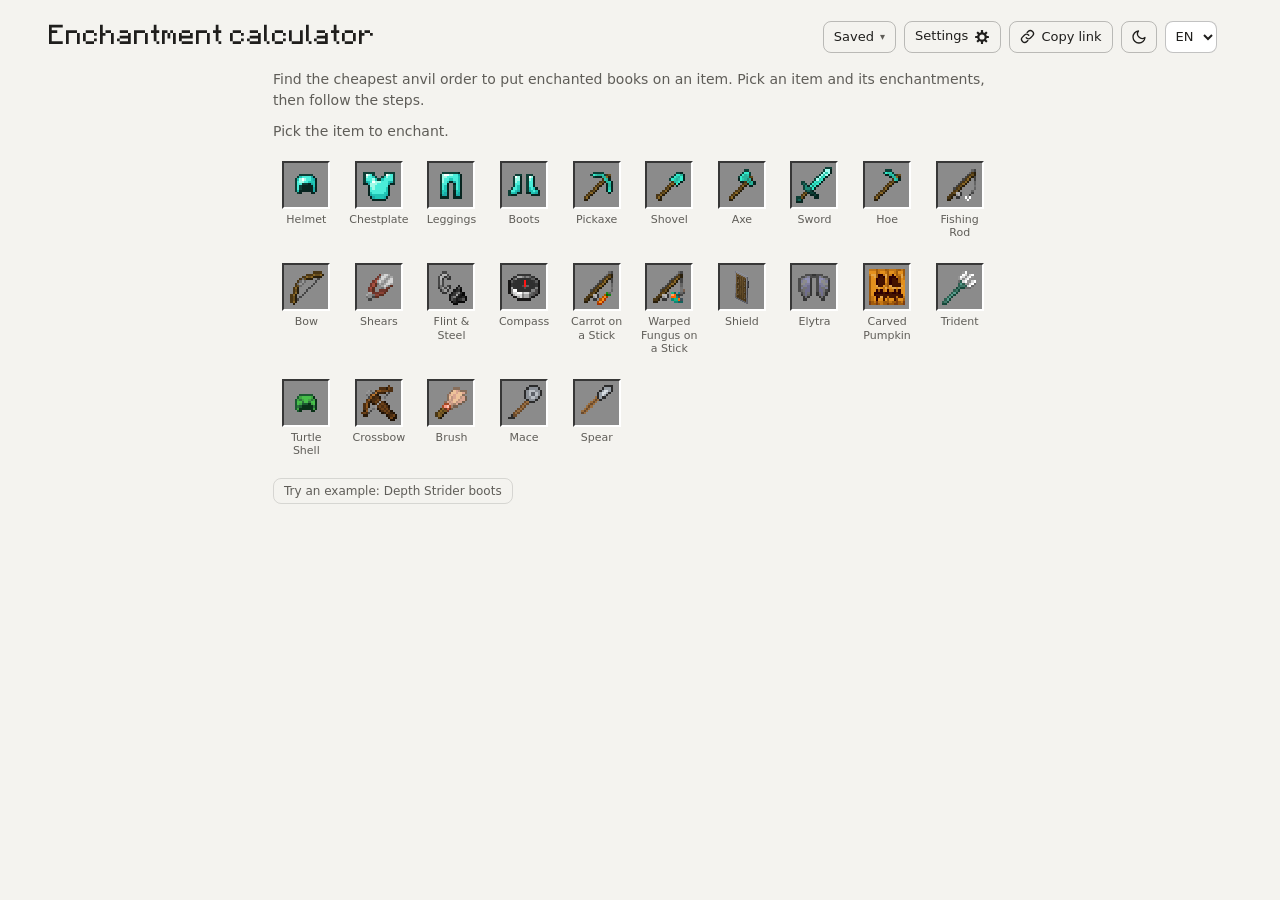
==== commit b28f3ee3: "Layout cleanup: section badges replace the stepper, one fold chevron, hotbar as progress, lighter st" ====
--- a/index.html
+++ b/index.html
@@ -25,8 +25,6 @@
     </div>
     <header class="site-header">
         <h1 data-text="page.heading"></h1>
-        <!-- The four stages (App.js renderStepper): each says whether it is done and goes to its section. -->
-        <nav id="stages" class="stage-nav" data-text-label="page.stepper_label"></nav>
         <!-- One toolbar: every control the same height (.header-control). On phones it is a
              full-width row under the title, and Copy link shrinks to its icon. -->
         <div class="header-actions">
@@ -53,13 +51,13 @@
     <main class="layout">
         <!-- The item: a floating card beside the sections on wide windows, a sticky bar over them (condensed to one line once scrolled) on narrow ones.
              Not a section (no number, no collapse); Wanted.js renderItem fills it, and it is hidden until an item is picked. -->
-        <div id="item-dock" class="item-dock" hidden><div id="item"></div><div id="item-graph" class="item-graph"></div></div>
+        <div id="item-dock" class="item-dock" hidden><div id="item"></div></div>
         <div class="inputs">
             <!-- Each section can collapse from its heading (App.js setupCollapsing); the
                  summary says what is chosen while it is closed. -->
             <!-- 2: the enchantments (the item grid, numbered 1, until an item is picked; then the item has its own card). -->
             <section class="card collapsible" data-section="wanted">
-                <h2 aria-labelledby="wanted-title"><span class="step-badge" aria-hidden="true">2</span><span class="section-title" id="wanted-title" data-text="page.enchantments_heading"></span><span class="section-summary" id="wanted-summary"></span><button class="collapse-toggle" type="button" aria-expanded="true" aria-controls="wanted-body"></button></h2>
+                <h2 aria-labelledby="wanted-title"><span class="step-badge" aria-hidden="true">2</span><span class="sr-only badge-state" id="wanted-state"></span><span class="section-title" id="wanted-title" data-text="page.enchantments_heading"></span><span class="section-summary" id="wanted-summary"></span><button class="collapse-toggle" type="button" aria-expanded="true" aria-controls="wanted-body"></button></h2>
                 <div id="wanted-body" class="section-body"><div id="wanted"></div>
                     <!-- Phones only (the sections stack there, and Anvil uses comes before Books and items): the way down to the order. -->
                     <button type="button" class="btn jump-order" data-jump="steps" data-text="page.see_order"></button>
@@ -67,7 +65,7 @@
             </section>
 
             <section class="card collapsible" data-section="books">
-                <h2 aria-labelledby="books-title"><span class="step-badge" aria-hidden="true">3</span><span class="section-title" id="books-title" data-text="page.books_heading"></span><span id="books-alert"></span><span class="section-summary" id="books-summary"></span><button class="collapse-toggle" type="button" aria-expanded="true" aria-controls="books-body"></button></h2>
+                <h2 aria-labelledby="books-title"><span class="step-badge" aria-hidden="true">3</span><span class="sr-only badge-state" id="books-state"></span><span class="section-title" id="books-title" data-text="page.books_heading"></span><span id="books-alert"></span><span class="section-summary" id="books-summary"></span><button class="collapse-toggle" type="button" aria-expanded="true" aria-controls="books-body"></button></h2>
                 <div id="books-body" class="section-body"><div id="books"></div></div>
             </section>
 
@@ -77,7 +75,7 @@
              behind it, the four tiles that rank the orders (Ranking.js). -->
         <aside class="results-column">
             <section class="card collapsible results-card" data-section="steps">
-                <h2 aria-labelledby="steps-title"><span class="step-badge" aria-hidden="true">4</span><span class="section-title" id="steps-title" data-text="page.steps_heading"></span><span class="section-summary" id="steps-summary"></span><button class="collapse-toggle" type="button" aria-expanded="true" aria-controls="steps-body"></button></h2>
+                <h2 aria-labelledby="steps-title"><span class="step-badge" aria-hidden="true">4</span><span class="sr-only badge-state" id="steps-state"></span><span class="section-title" id="steps-title" data-text="page.steps_heading"></span><span class="section-summary" id="steps-summary"></span><button class="collapse-toggle" type="button" aria-expanded="true" aria-controls="steps-body"></button></h2>
                 <div id="steps-body" class="section-body">
                     <!-- The receipt (renderStepsSummary fills it): the levels, the anvil uses and the wear; the strip opens the ranking tiles under it. Hidden until there is an order. -->
                     <div id="order" class="order" hidden>
--- a/css/Style.css
+++ b/css/Style.css
@@ -194,36 +194,10 @@
 .theme-toggle { justify-content: center; padding: 0 9px; }
 .theme-icon { width: 16px; height: 16px; fill: none; stroke: currentColor; stroke-width: 2; stroke-linecap: round; stroke-linejoin: round; flex: none; }
 
-/* The progress stepper (App.js renderStepper): Item, Enchantments, Books, Order. Each chip is a numbered circle (a check once done) and its
-   name, joined by short rails; the first stage not done is the current one. Narrower than 1100px only the current chip keeps its name. */
-.stage-nav { min-width: 0; margin: 0 auto 0 8px; }
-.stage-nav ol { display: flex; align-items: center; margin: 0; padding: 0; list-style: none; }
-.stage-nav li { display: flex; align-items: center; }
-.stage-nav li + li::before { content: ""; width: 12px; height: 2px; margin: 0 2px; background: var(--border-strong); flex: none; }
-.stage-nav li:has(.stage-chip.done) + li::before { background: var(--success-text); }
-.stage-chip { display: inline-flex; align-items: center; gap: 6px; height: 28px; padding: 0 8px 0 3px; border: 1px solid transparent; border-radius: 14px; background: transparent; color: var(--text-muted); font: 12px/1 system-ui, -apple-system, "Segoe UI", sans-serif; white-space: nowrap; cursor: pointer; position: relative; }
-.stage-chip::after { content: ""; position: absolute; inset: -6px -2px; } /* a taller target than the look */
-.stage-chip:hover { background: var(--surface-alt); color: var(--text); }
-.stage-chip:focus-visible { outline: 2px solid var(--accent); outline-offset: 1px; }
-.stage-mark { display: inline-flex; align-items: center; justify-content: center; width: 20px; height: 20px; border: 1px solid var(--border-strong); border-radius: 50%; font-size: 11px; flex: none; }
-.stage-chip.current { color: var(--text); border-color: var(--accent); }
-.stage-chip.current .stage-mark { background: var(--accent-bg); border-color: var(--accent); color: var(--accent-text); }
-.stage-chip.done { color: var(--success-text); }
-.stage-chip.done .stage-mark { background: var(--success-bg); border-color: var(--success-text); color: var(--success-text); }
-.stage-chip.warn { color: var(--warning-text); border-color: var(--warning-text); background: var(--warning-bg); }
-.stage-chip.warn .stage-mark { background: var(--warning-bg); border-color: var(--warning-text); color: var(--warning-text); }
-.stage-nav li:has(.stage-chip.warn) + li::before { background: var(--warning-text); }
-/* Order while the search runs (or is about to, Calc.js sets <html data-search>): amber like a warning, until the result is in. */
-:root:is([data-search="running"], [data-search="pending"]) .stage-nav li:last-child .stage-chip { color: var(--warning-text); border-color: var(--warning-text); background: var(--warning-bg); }
-:root:is([data-search="running"], [data-search="pending"]) .stage-nav li:last-child .stage-mark { background: var(--warning-bg); border-color: var(--warning-text); color: var(--warning-text); }
-@media (max-width: 1099px) { .stage-chip:not(.current) { padding-right: 3px; } .stage-chip:not(.current) .stage-label { display: none; } }
-@media (pointer: coarse) { .stage-chip::after { inset: -8px -4px; } }
-
 /* Phones: the title on its own line, then the toolbar across the full width. */
 @media (max-width: 600px) {
     /* "header." raises these over the general .site-header rules further down. */
     header.site-header { flex-direction: column; align-items: stretch; gap: 10px; }
-    .stage-nav { margin: 0; }
     header .header-actions { justify-content: flex-start; position: relative; }
     #language { margin-left: auto; }
     /* The Saved menu opens across the whole toolbar, since its button is mid-row. */
@@ -262,42 +236,27 @@
     padding: 8px 16px 40px;
 }
 
+/* Before an item is picked the page is the item grid alone: Books and items, Anvil uses and their skip link are hidden, and section 1 is one centered
+   column (`has-item` is set by Wanted.js renderItem). */
+.layout:not(.has-item) .results-column, .layout:not(.has-item) [data-section="books"] { display: none; }
+.layout:not(.has-item) { grid-template-columns: minmax(0, 720px) !important; justify-content: center; }
+body:not(:has(.layout.has-item)) .skip-link[data-skip="steps"] { display: none; }
+/* ...and the grid is not a section: no card, no heading or collapse arrow, always open (a stored "closed" is ignored until an item is picked). */
+.layout:not(.has-item) [data-section="wanted"] { background: none; border: none; padding: 0; box-shadow: none; }
+.layout:not(.has-item) [data-section="wanted"] > h2 { display: none; }
+.layout:not(.has-item) [data-section="wanted"] > .section-body { display: block !important; height: auto !important; }
+
 /* Sections 3 and 4 stack with the same gap as 1-2 (on desktop the column becomes a flex
    column with the same gap, below). */
 .results-column { display: grid; grid-template-columns: minmax(0, 1fr); gap: 16px; align-content: start; }
 
 @media (min-width: 900px) {
     .layout { grid-template-columns: minmax(0, 1.15fr) minmax(0, 1.3fr); align-items: start; }
-    /* The right column fills the window's height: section 3 at its natural height, and
-       section 4 (the steps) takes the rest, where only the steps (or tree) scroll, so the
-       Steps | Slots | Tree row stays in view. Closing section 3 gives the steps more room. If the
-       column is too short for both, it scrolls as a whole. */
-    .results-column {
-        position: sticky;
-        top: 16px;
-        max-height: calc(100vh - 32px);
-        overflow-y: auto;
-        display: flex;
-        flex-direction: column;
-        gap: 16px;
-    }
-    .results-column > .card { flex: none; }
-    .results-card .section-body > .order { flex: none; }
-    .results-column > .results-card:not(.collapsed) { flex: 1 1 auto; min-height: 0; display: flex; flex-direction: column; }
-    .results-card > * { flex: none; }
-    .results-card > .section-body { flex: 1 1 auto; min-height: 0; display: flex; flex-direction: column; }
-    .results-card > .section-body[hidden] { display: none; }
-    .results-card #results { flex: 1 1 auto; min-height: 0; display: flex; flex-direction: column; }
-    .results-card #results > * { flex: none; }
-    .results-card #results > .results-content { flex: 1 1 auto; min-height: 0; display: flex; flex-direction: column; }
-    .results-content > * { flex: none; }
+    /* One page scrollbar: the right column scrolls with the page. Shorter than the window it sticks under the top; taller, it scrolls with the page
+       until its bottom reaches the window's bottom and sticks there (`--column-top`, a negative top set by App.js setupResultsColumn). */
+    .results-column { position: sticky; top: var(--column-top, 16px); }
     .results-content > .steps-scroll {
-        flex: 1 1 auto;
-        min-height: 220px;
-        overflow-y: auto;
-        overscroll-behavior: contain;
-        /* Room so the step badges (which sit above each step's border) and the scrollbar
-           are not clipped. */
+        /* Room so the step badges (which sit above each step's border) are not clipped. */
         padding: 10px 4px 2px 0;
         margin-right: -4px;
     }
@@ -323,7 +282,18 @@
     background: var(--accent-bg);
     color: var(--accent-text);
     font-size: 12px;
-}
+    position: relative;
+}
+/* A stage's state (App.js renderBadges): a check once done, amber "!" while Books has a problem, a spinning ring while a search is pending or running (<html data-search>). */
+.step-badge.done { background: var(--success-bg); color: var(--success-text); }
+.step-badge.warn { background: var(--warning-bg); color: var(--warning-text); box-shadow: 0 0 0 1px var(--warning-text); font-weight: 700; }
+:root:is([data-search="running"], [data-search="pending"]) [data-section="steps"]:not(.idle) .step-badge { background: var(--warning-bg); color: var(--warning-text); }
+:root:is([data-search="running"], [data-search="pending"]) [data-section="steps"] .step-badge::after {
+    content: ""; position: absolute; inset: -3px; border-radius: 50%;
+    border: 2px solid transparent; border-top-color: var(--warning-text);
+    animation: badge-spin 0.9s linear infinite;
+}
+@keyframes badge-spin { to { transform: rotate(360deg); } }
 
 
 .hint { color: var(--text-secondary); font-size: 14px; margin: 4px 0; }
@@ -422,14 +392,10 @@
    layout the preview has a fixed width, so longer names never push the controls aside. */
 #wanted, #item { container: wanted / inline-size; }
 .wanted-head { position: relative; display: flex; flex-wrap: wrap; gap: 0 16px; margin-bottom: 4px; }
-.wanted-preview { flex: 1 1 100%; min-width: 0; margin-bottom: 12px; }
+.wanted-preview { position: relative; flex: 1 1 100%; min-width: 0; margin-bottom: 12px; }
 /* While its height slides (Motion.js growSmoothly), new lines show as the box opens. */
 .resizing { overflow: hidden; transition: height 0.25s ease-out; }
-.wanted-controls { flex: 1 1 100%; min-width: 0; }
-@container wanted (min-width: 460px) {
-    .wanted-preview { flex: 0 0 250px; }
-    .wanted-controls { flex: 1 1 0; }
-}
+.wanted-controls { flex: 1 1 100%; min-width: 0; margin-bottom: 12px; }
 #wanted > .hint { margin: 0 0 10px; }
 
 /* The item (not a section): a floating card beside the sections on wide windows, a sticky bar over them on narrow ones, condensed to one line once the
@@ -443,8 +409,10 @@
 .item-mini { cursor: pointer; border-radius: 4px; }
 .item-mini:focus-visible { outline: 2px solid var(--accent); outline-offset: 2px; }
 .item-mini .mc-slot { flex: none; }
-.mini-text { flex: 1 1 auto; min-width: 0; }
-.mini-name { font-weight: 700; font-size: 14px; white-space: nowrap; }
+.mini-text { flex: 1 1 auto; min-width: 0; overflow: hidden; }
+.mini-name { font-weight: 700; font-size: 14px; white-space: nowrap; overflow: hidden; text-overflow: ellipsis; }
+/* Very narrow: the bar keeps the name and the way to the steps; the cost is in the receipt below. */
+@media (max-width: 359px) { .item-mini .cost-line { display: none; } }
 .mini-list { font-size: 12px; color: var(--text-secondary); overflow: hidden; text-overflow: ellipsis; white-space: nowrap; }
 .item-mini .cost-line { flex: none; margin: 0; }
 .item-mini .cost-line-text { color: var(--success-text); }
@@ -455,11 +423,20 @@
     .item-dock.condensed .item-mini-row { display: flex; align-items: center; gap: 10px; min-width: 0; }
     .item-dock.condensed .item-mini-row > .item-mini { flex: 1; min-width: 0; }
     .item-dock.condensed .mini-reset { display: inline-flex; }
+    .item-dock.condensed .mini-steps { display: inline-flex; }
     .item-dock.condensed .item-mini { display: flex; }
+}
+/* A wide item card (900 to 1359px, a bar over the sections): the item on the left, the name box and presets in a column beside it. The floating card
+   (1360px+, 272px) and phones are narrower and keep the stack. */
+@container wanted (min-width: 640px) {
+    #item > .wanted-head { display: grid; grid-template-columns: minmax(0, 1fr) minmax(0, 1fr); grid-template-rows: auto 1fr; gap: 0 24px; }
+    #item > .wanted-head > .wanted-preview { grid-column: 1; grid-row: 1 / span 2; margin-bottom: 4px; }
+    #item > .wanted-head > .anvil-name { grid-column: 2; grid-row: 1; max-width: 360px; }
+    #item > .wanted-head > .wanted-controls { grid-column: 2; grid-row: 2; margin-bottom: 4px; }
 }
 /* 900 to 1359px: the results column sticks under the bar too. */
 @media (min-width: 900px) and (max-width: 1359px) {
-    .results-column { top: calc(16px + var(--dock-h, 0px)); max-height: calc(100vh - 32px - var(--dock-h, 0px)); }
+    /* (the column's top keeps clear of the bar through --column-top, which counts --dock-h) */
 }
 /* From 1360px the item is a card of its own, floating at the left of the sections (a third column that sticks). */
 @media (min-width: 1360px) {
@@ -467,12 +444,6 @@
     .item-dock { grid-column: auto; top: 16px; align-self: start; padding: 0; background: none; }
     #item { border-color: var(--border-strong); box-shadow: var(--shadow-pop); }
     .item-dock .item-menu { width: 440px; }
-    /* The conflict graph sits under the item card, in the column's free space (Wanted.js placeGraph); its drawing fits the column and the window's height. */
-    .item-graph { margin-top: 12px; }
-    .item-graph:empty { display: none; }
-    .item-graph .graph-box { margin: 0; padding: 0 14px 12px; background: var(--surface); border: 1px solid var(--border-strong); border-radius: 12px; }
-    .item-graph .graph-box[open] { padding-bottom: 12px; }
-    .item-graph .graph-canvas { max-height: min(300px, calc(100vh - 560px)); min-height: 160px; }
 }
 
 /* The slot is the item menu's button: a caret in its corner, a purple ring on hover. */
@@ -514,14 +485,13 @@
     box-shadow: var(--shadow-pop);
 }
 .item-menu {
-    top: 62px; /* under the slot */
+    top: 56px; /* under the slot (the preview starts at the slot) */
     width: min(440px, 100%);
     padding: 10px;
 }
 /* On phones the grid opens in the card's flow, full width, so its buttons stay big. */
 @media (max-width: 600px) {
-    .item-menu { position: static; order: -1; flex: 1 1 100%; width: auto; margin: 0 0 12px; box-shadow: none; }
-    .wanted-preview { order: -2; }
+    .item-menu { position: static; width: auto; margin: 10px 0 0; box-shadow: none; } /* (under the preview, its last child) */
 }
 .anvil-cell.preview { flex-direction: row; align-items: flex-start; gap: 10px; }
 .anvil-cell.preview .mc-tooltip { width: auto; flex: 0 1 auto; min-width: 0; }
@@ -546,7 +516,7 @@
 
 /* One row, as a grid so every row lines up: the name (game font; curses red) with what it
    does under it, the rough cost once chosen, the level bar, and a × that clears it. A chosen
-   row is tinted with an accent bar on its left. */
+   row has an accent bar on its left (no tint). */
 .ench-row {
     position: relative;
     display: grid;
@@ -573,7 +543,6 @@
 .ench-row.chosen {
     border-radius: 7px;
     border-top-color: transparent;
-    background: color-mix(in srgb, var(--accent-bg) 65%, transparent);
     box-shadow: inset 3px 0 0 var(--accent);
 }
 .ench-row.chosen + .ench-row { border-top-color: transparent; }
@@ -609,7 +578,7 @@
     cursor: pointer;
 }
 .ench-clear:hover, .ench-clear:focus-visible { background: var(--border); color: var(--text); }
-.wanted-list > .ench-row:first-child, .ench-group + .ench-row, .divider + .ench-row,
+.wanted-list > .ench-row:first-child, .ench-group + .ench-row,
 .ench-group-label + .ench-row, .group-switch + .ench-row { border-top: none; }
 .ench-name {
     min-width: 0;
@@ -768,13 +737,6 @@
 .skip-link:focus { top: 8px; }
 .card[tabindex="-1"]:focus { outline: none; }
 
-.divider {
-    margin-top: 10px;
-    padding-top: 8px;
-    font-size: 12px;
-    color: var(--text-muted);
-    border-top: 1px dashed var(--border-strong);
-}
 
 /* Books and items: cards drawn like the game, in a grid (two to a row once the section
    is 440px wide; a container query, so it follows the card, not the window). */
@@ -871,7 +833,6 @@
 .cover-best::before { content: "· "; }
 .cover-chip.summary { cursor: pointer; }
 .cover-chip.summary:hover, .cover-chip.summary:focus-visible { border-color: var(--success-text); }
-.cover-caret { font-size: 10px; }
 
 /* List view: one row per entry. */
 .entry-grid.list { grid-template-columns: minmax(0, 1fr); gap: 6px; }
@@ -1518,7 +1479,7 @@
     border-radius: 6px;
     background: var(--mc-black);
 }
-.wanted-preview > .anvil-name { max-width: none; margin-bottom: 6px; } /* the anvil's name bar, above the item's slot */
+.wanted-head > .anvil-name { flex: 1 1 100%; box-sizing: border-box; min-width: 0; max-width: none; margin-bottom: 10px; } /* the anvil's name bar, at the top of the item card */
 .anvil-name:focus-within { outline: 2px solid var(--accent); outline-offset: 2px; border-color: var(--accent); }
 .anvil-name-input {
     flex: 1;
@@ -1707,18 +1668,28 @@
     border-radius: var(--radius);
     color: var(--text-secondary);
 }
-.collapse-toggle::before {
+/* One fold marker for the whole page: a chevron pointing right when closed and down when open, always before the label it folds (a
+   summary, a round) or at the end of the line it folds (a section's heading, a step's head, the coverage chip). Bigger for a section (8px),
+   then a box (6px), then a group or step (5px). */
+:is(.collapse-toggle, .step-fold, .round-toggle, :is(.mod-section, .fold-box, .group-fold, .step-words) > summary)::before,
+.fold-chevron {
     content: "";
     display: inline-block;
-    width: 7px;
-    height: 7px;
-    border-right: 2px solid currentColor;
-    border-bottom: 2px solid currentColor;
-    /* Open: points up (click to close). Closed: points down (click to open). */
-    transform: translateY(1px) rotate(-135deg);
+    flex: none;
+    box-sizing: border-box;
+    width: var(--chev-size, 5px);
+    height: var(--chev-size, 5px);
+    border-right: var(--chev-line, 1.5px) solid currentColor;
+    border-bottom: var(--chev-line, 1.5px) solid currentColor;
+    transform: rotate(-45deg);
     transition: transform 0.15s;
 }
-.card.collapsed .collapse-toggle::before, .card.closing .collapse-toggle::before { transform: translateY(-2px) rotate(45deg); }
+.collapse-toggle { --chev-size: 8px; --chev-line: 2px; }
+:is(.mod-section, .fold-box) > summary { --chev-size: 6px; --chev-line: 2px; }
+/* Open: down. */
+.card:not(.collapsed):not(.closing) .collapse-toggle::before,
+.step-fold[aria-expanded="true"]::before, .round-toggle[aria-expanded="true"]::before, [aria-expanded="true"] > .fold-chevron,
+:is(.mod-section, .fold-box, .group-fold, .step-words)[open] > summary::before { transform: rotate(45deg); }
 .collapse-toggle:hover, .collapse-toggle:focus-visible { background: var(--surface-alt); color: var(--text); }
 .info-tip.alert { position: static; }
 .info-tip.alert .info-tip-bubble { max-width: min(320px, 100%); }
@@ -1770,6 +1741,11 @@
 
 .empty { text-align: center; padding: 24px 8px; color: var(--text-secondary); }
 .empty img { width: 48px; height: 48px; image-rendering: pixelated; opacity: 0.8; }
+/* Empty sections (Books and Anvil uses with nothing to show): the heading and one muted line, the badge grey. */
+.card.idle { padding-top: 12px; padding-bottom: 12px; }
+.card.idle > h2 { margin-bottom: 4px; }
+.card.idle .step-badge { background: var(--surface-alt); color: var(--text-muted); }
+.idle-line { margin: 0; font-size: 13px; color: var(--text-muted); }
 
 .btn.small { display: inline-flex; align-items: center; gap: 6px; }
 
@@ -1798,16 +1774,12 @@
     position: relative;
     z-index: 1;
     width: fit-content;
-    margin-left: -32px;
-    padding: 2px 9px;
-    border: 1px solid var(--border-strong);
-    border-radius: 10px;
-    background: var(--surface);
+    padding: 2px 0;
     font-size: 11px;
     font-weight: 600;
     letter-spacing: 0.04em;
     text-transform: uppercase;
-    color: var(--text-muted);
+    color: var(--text-secondary);
 }
 .step-node {
     position: absolute;
@@ -1850,14 +1822,16 @@
 /* The step's head: its title ("Step 3") and a folded step's line; the whole head folds the step. */
 .anvil-step:focus-visible { outline: 2px solid var(--accent); outline-offset: 2px; }
 .anvil-step.current { border-color: var(--accent); }
+/* An open step has no card of its own: the anvil panel is the card (the border stays, transparent, so folding never shifts anything). The current one rings the panel. */
+.anvil-step:not(.folded), .anvil-step.current:not(.folded) { border-color: transparent; background: none; }
+.anvil-step.current:not(.folded) .anvil-row { outline: 2px solid var(--accent); outline-offset: 2px; }
 .step-head { display: flex; align-items: center; gap: 8px; min-height: 28px; margin-bottom: 8px; min-width: 0; cursor: pointer; }
 .step-title { flex: none; padding: 3px 0; font-size: 13px; font-weight: 600; color: var(--text); }
-/* The whole head (but the tick) folds and unfolds the step; ▾/▴ says which it will do. */
+/* The whole head (but the tick) folds and unfolds the step; the chevron says which it will do. */
 .step-summary { flex: 1; min-width: 0; overflow: hidden; font-size: 13px; color: var(--text-secondary); text-overflow: ellipsis; white-space: nowrap; }
 .step-fold {
     border-radius: 6px;
     color: var(--text-muted);
-    font-size: 12px;
 }
 .step-head:hover .step-fold, .step-fold:focus-visible { background: var(--surface); color: var(--text); }
 .step-head:hover .step-summary { color: var(--text); }
@@ -1882,6 +1856,8 @@
     grid-template-areas: "left plus right arrow result";
     gap: 6px;
     align-items: start;
+    width: fit-content; /* only as wide as the slots need, not stretched across the column */
+    max-width: 100%;
 }
 .anvil-cell.left { grid-area: left; }
 .anvil-cell.right { grid-area: right; }
@@ -1910,6 +1886,7 @@
    is squeezed into a 100px cell and broken mid-word. (The Slots view keeps its line of slots.) */
 @container steps (max-width: 360px) {
     .timeline:not(.slots-mode) .anvil-row {
+        width: 100%;
         grid-template-columns: minmax(0, 1fr);
         grid-template-areas: "left" "plus" "right" "arrow" "result";
         row-gap: 4px;
@@ -2133,26 +2110,17 @@
 .level-pop[hidden] { display: none; }
 .level-pop-title { margin-bottom: 8px; font-size: 13px; font-weight: 600; }
 
-/* Progress: "3 of 7 done · 18 levels to go" over a bar, and ↺ to untick them all. */
+/* Progress: the step hotbar, then "3 of 7 done", Set level and ↺ to untick them all. */
 .step-progress { display: flex; flex-wrap: wrap; align-items: center; gap: 6px 8px; flex: 1 1 0; min-width: 0; }
-/* An experience bar: black frame, dark empty segments, bright green filled ones. */
-.step-progress-track { position: relative; display: flex; flex: 1 1 140px; max-width: 280px; min-width: 60px; gap: 1px; height: 24px; margin: -8px 0; padding: 0 1px; }
-/* The black frame: 9px, centred in the taller track. The segments are tall (a bigger hit area) and draw their bar in ::before. */
-.step-progress-track::before { content: ""; position: absolute; left: 0; right: 0; top: 50%; height: 9px; transform: translateY(-50%); background: var(--mc-black); }
-.step-progress-cell { position: relative; flex: 1; padding: 0; border: none; cursor: pointer; background: transparent; }
-.step-progress-cell::before { content: ""; position: absolute; left: 0; right: 0; top: 50%; height: 7px; transform: translateY(-50%); background: var(--mc-bar-empty); box-shadow: inset 0 1px 0 var(--mc-bar-edge); transition: background-color 0.25s ease-out; }
-.step-progress-cell.filled::before { background: linear-gradient(var(--mc-green-light), var(--mc-green) 40%, var(--mc-green-deep)); box-shadow: none; }
-.step-progress-cell:focus-visible { outline: 2px solid var(--accent); outline-offset: -1px; }
-@media (pointer: coarse) { .step-progress-track { height: 40px; margin: -16px 0; } }
-/* Level up: the bar flashes bright and a glow rises once, as when the XP bar fills in the game. */
-.step-progress-track.level-up { animation: level-up 0.9s ease-out; }
+/* Level up: the hotbar flashes bright and a glow rises once, as when the XP bar fills in the game. */
+.step-hotbar.level-up { animation: level-up 0.9s ease-out; }
 @keyframes level-up {
     0% { filter: brightness(1); }
     25% { filter: brightness(2.2) saturate(1.4); }
     100% { filter: brightness(1); }
 }
-/* The experience orbs that pop out of the bar on the last tick (Results.js orbBurst): they stay invisible until their animation runs (never, with motion off). */
-.orb-burst { position: absolute; left: 0; right: 0; top: 50%; height: 0; pointer-events: none; }
+/* The experience orbs that pop out of the hotbar on the last tick (Results.js orbBurst): they stay invisible until their animation runs (never, with motion off). */
+.orb-burst { position: absolute; left: 0; right: 0; top: 30%; height: 0; pointer-events: none; }
 .pop-orb { position: absolute; top: -7px; width: 14px; height: 14px; margin-left: -7px; image-rendering: pixelated; opacity: 0; animation: orb-pop 0.9s ease-out both; }
 @keyframes orb-pop {
     0% { opacity: 0; transform: translate(0, 0) scale(0.4); }
@@ -2161,7 +2129,7 @@
 }
 .step-progress-text { min-width: 0; font-size: 12px; color: var(--text-secondary); }
 .step-progress-main { display: flex; align-items: center; gap: 8px; flex: 1 1 auto; min-width: 0; }
-/* With room (not phones), the text stays on one line: the bar gives way first, then the icons wrap under it. */
+/* With room (not phones), the text stays on one line. */
 @media (min-width: 600px) { .step-progress-text { flex: none; white-space: nowrap; } }
 .step-reset {
     flex: none;
@@ -2203,10 +2171,16 @@
 .result-tools .btn:disabled:not(.primary) { opacity: 1; }
 /* One row: the progress on the left, then the icons (Steps | Tree, Compact, fold all; Share) on the right. With no room the icons wrap under the progress. */
 .result-tools { flex-wrap: wrap; align-items: center; row-gap: 8px; }
-.result-icons { display: flex; align-items: center; gap: 6px; margin-left: auto; align-self: flex-start; } /* level with the XP bar's line, the hotbar under them */
+.result-icons { display: flex; align-items: center; gap: 6px; margin-left: auto; align-self: flex-start; padding-top: 4px; } /* level with the hotbar, whose text wraps under them */
 .view-group { display: flex; align-items: center; gap: 2px; }
-/* Phones: the progress takes the first line, the icons the next. */
-@media (max-width: 600px) { .result-tools .step-progress { flex-basis: 100%; } }
+/* Phones: two rows. The hotbar takes the first; the second holds the text, Set level and the icons (the progress box and its text row dissolve into the toolbar's own row). */
+@media (max-width: 600px) {
+    .result-tools .step-progress, .result-tools .step-progress-main { display: contents; }
+    .result-tools .step-hotbar { order: 1; flex-basis: 100%; }
+    .result-tools .step-progress-text, .result-tools .level-chip, .result-tools .step-reset { order: 2; }
+    .result-tools .result-icons { order: 3; align-self: center; }
+    .result-tools .level-status { order: 4; flex-basis: 100%; }
+}
 .view-group .segmented { margin-right: 4px; }
 /* Quiet icon buttons: no border until hovered or focused, lit while pressed (Compact on). */
 .icon-btn {
@@ -2250,10 +2224,9 @@
 @keyframes toast-in { from { opacity: 0; transform: translate(-50%, 8px); } }
 @media print { .toast, .show-done { display: none !important; } }
 /* A round's label folds its round (Results.js roundToggle). */
-.round-toggle { display: inline-flex; align-items: center; gap: 4px; padding: 0; border: none; background: none; font: inherit; letter-spacing: inherit; text-transform: inherit; color: inherit; cursor: pointer; }
+.round-toggle { display: inline-flex; align-items: center; gap: 6px; padding: 0; border: none; background: none; font: inherit; letter-spacing: inherit; text-transform: inherit; color: inherit; cursor: pointer; }
 .round-toggle:hover { color: var(--text); }
 .round-toggle:focus-visible { outline: 2px solid var(--accent); outline-offset: 2px; border-radius: 4px; }
-.round-chevron { font-size: 9px; }
 /* Under the steps: show (or hide) the done steps, which fold by themselves. */
 .show-done { display: block; margin: 4px 0 10px 32px; font-size: 13px; }
 
@@ -2342,14 +2315,15 @@
     .print-only { display: block; margin: 0 0 10px; font-weight: 600; }
     body { font-size: 12px; }
     .inputs, .collapse-toggle, .section-summary,
-    .header-actions, .stage-nav, .order, .level-pop, .level-chip, .options-menu, .info-tip, .rank-move, .result-tools, .progress,
+    .header-actions, .order, .level-pop, .level-chip, .options-menu, .info-tip, .rank-move, .result-tools, .progress,
     .step-node input, .step-fold, .step-summary, .step-reset,
     .tree-step input, .mc-slot.glint::after, .tree-slot.glint::after { display: none !important; }
     /* On paper each step is its sentence (everything the slots show, in words), not the full-size cards. */
-    .anvil-step .anvil-row, .anvil-step .step-words, .anvil-step .step-caption, .step-progress-track { display: none !important; }
+    .anvil-step .anvil-row, .anvil-step .step-words, .anvil-step .step-caption { display: none !important; }
     .anvil-step .step-print { display: block !important; font-weight: normal; margin: 0 0 4px; }
     /* "You are here" is for the screen: on paper every step looks the same. */
     .anvil-step.current { border-color: var(--border-strong) !important; box-shadow: none !important; }
+    .anvil-step.current .anvil-row { outline: none !important; }
     .anvil-step.current .step-node { box-shadow: none !important; border-color: var(--border-strong) !important; color: var(--text) !important; }
     /* Folded merges print their inputs too. */
     .tree-node.folded > .tree-children { display: block !important; }
@@ -2367,17 +2341,6 @@
     /* Game colors on paper: keep the slots and tooltips as drawn. */
     .mc-slot, .mc-tooltip, .tree-slot, .anvil-cost { -webkit-print-color-adjust: exact; print-color-adjust: exact; }
 }
-/* The bar's ends round off in pixel steps, as in the game: the frame loses 2-pixel stair
-   corners, and the end segments 1-pixel ones, so the frame still shows all the way round. */
-.step-progress-track::before {
-    clip-path: polygon(2px 0, calc(100% - 2px) 0, calc(100% - 2px) 1px, calc(100% - 1px) 1px, calc(100% - 1px) 2px, 100% 2px,
-        100% calc(100% - 2px), calc(100% - 1px) calc(100% - 2px), calc(100% - 1px) calc(100% - 1px), calc(100% - 2px) calc(100% - 1px),
-        calc(100% - 2px) 100%, 2px 100%, 2px calc(100% - 1px), 1px calc(100% - 1px), 1px calc(100% - 2px), 0 calc(100% - 2px),
-        0 2px, 1px 2px, 1px 1px, 2px 1px);
-}
-.step-progress-cell:first-of-type::before { clip-path: polygon(1px 0, 100% 0, 100% 100%, 1px 100%, 1px calc(100% - 1px), 0 calc(100% - 1px), 0 1px, 1px 1px); }
-.step-progress-cell:last-of-type::before { clip-path: polygon(0 0, calc(100% - 1px) 0, calc(100% - 1px) 1px, 100% 1px, 100% calc(100% - 1px), calc(100% - 1px) calc(100% - 1px), calc(100% - 1px) 100%, 0 100%); }
-
 /* Very small phones (320px): a little tighter, so the header controls stay on one row and
    the enchantment names keep room beside their level bars. */
 @media (max-width: 359px) {
@@ -2402,6 +2365,10 @@
 .mini-reset { display: none; flex: none; align-items: center; justify-content: center; width: 32px; height: 32px; padding: 0; border: 1px solid var(--border-strong); border-radius: var(--radius); background: var(--surface); color: var(--text-secondary); cursor: pointer; }
 .mini-reset:hover, .mini-reset:focus-visible { color: var(--text); border-color: var(--accent); }
 .mini-reset .reset-icon { width: 16px; height: 16px; }
+/* The condensed bar's way down to the steps (Anvil uses), at its right. */
+.mini-steps { display: none; flex: none; align-items: center; height: 32px; padding: 0 10px; border: 1px solid var(--accent); border-radius: var(--radius); background: var(--accent-bg); color: var(--accent-text); font: 600 12px/1 system-ui, -apple-system, "Segoe UI", sans-serif; white-space: nowrap; cursor: pointer; }
+.mini-steps:hover, .mini-steps:focus-visible { border-color: var(--accent-text); }
+@media (pointer: coarse) { .mini-steps, .mini-reset { height: 40px; } }
 .reset-icon { width: 15px; height: 15px; fill: none; stroke: currentColor; stroke-width: 2.2; stroke-linecap: round; stroke-linejoin: round; flex: none; }
 .reset-button:hover, .reset-button:focus-visible { color: var(--text); border-color: var(--accent); }
 
@@ -2537,10 +2504,8 @@
 .anvil-step.folded .step-words { display: none; }
 /* "In words": the sentence behind a small disclosure, so the three slots lead. */
 .step-words { margin: 0 0 8px; }
-.step-words > summary { display: inline-flex; align-items: center; min-height: 24px; cursor: pointer; font-size: 12px; color: var(--text-secondary); list-style: none; }
+.step-words > summary { display: inline-flex; align-items: center; gap: 6px; min-height: 24px; cursor: pointer; font-size: 12px; color: var(--text-secondary); list-style: none; }
 .step-words > summary::-webkit-details-marker { display: none; }
-.step-words > summary::before { content: "\25b8"; display: inline-block; margin-right: 4px; transition: transform 0.15s; }
-.step-words[open] > summary::before { transform: rotate(90deg); }
 .step-words > summary:hover { color: var(--text); }
 @media (pointer: coarse) { .step-words > summary { min-height: 40px; margin: -8px 0; } }
 .step-words > .step-instruction { margin: 4px 0 0; }
@@ -2582,13 +2547,7 @@
 .cost-row { display: flex; align-items: center; gap: 6px; }
 .cost-row b { margin-left: auto; font-weight: 600; }
 .cost-dot { flex: none; width: 8px; height: 8px; border-radius: 2px; }
-.final-card { display: flex; flex-direction: column; gap: 8px; margin: 14px 0 0 32px; padding: 10px 12px; border: 1px dashed var(--border-strong); border-radius: var(--radius); }
 .final-title { font-size: 12px; font-weight: 600; letter-spacing: 0.04em; text-transform: uppercase; color: var(--text-muted); }
-.final-card .anvil-cell { flex-direction: row; align-items: flex-start; gap: 10px; width: max-content; max-width: 100%; }
-.final-card .mc-slot { flex: none; } /* a wide tooltip must not squeeze the slot narrower than it is tall */
-.final-card.done { border-style: solid; border-color: var(--success-text); background: var(--success-bg); }
-.final-card.done .final-title { color: var(--success-text); }
-.final-card.done .mc-slot { box-shadow: 0 0 0 3px var(--mc-green); }
 /* The current step and Done, kept on screen while its own card is scrolled away (Results.js currentBar, watchCurrentStep tucks it while the step shows).
    Phones: a bar in the flow, sticky at the bottom of the page. Wide windows: a "Next step" card with the step's three slots, laid over the bottom of
    the steps' box by a zero-high sticky wrapper, so it never changes the scroller's size. */
@@ -2610,9 +2569,8 @@
 .mini-slot { position: relative; display: flex; align-items: center; justify-content: center; width: 30px; height: 30px; background: var(--mc-slot-bg); border: 2px solid; border-color: var(--mc-slot-dark) var(--mc-white) var(--mc-white) var(--mc-slot-dark); overflow: hidden; box-sizing: border-box; flex: none; }
 .mini-slot .item-icon { width: 22px; height: 22px; }
 
-/* The step hotbar (Results.js stepHotbar): an inventory row, one slot per step, in every view; on phones it takes the XP bar's place. */
-.step-hotbar { display: flex; flex: 1 1 100%; flex-wrap: wrap; gap: 3px; max-width: 100%; padding: 5px 5px 4px; box-sizing: border-box; }
-@media (max-width: 600px) { .step-progress-track { display: none; } }
+/* The step hotbar (Results.js stepHotbar): an inventory row, one slot per step, in every view; it is the progress display. */
+.step-hotbar { position: relative; display: flex; flex: 0 1 auto; flex-wrap: wrap; gap: 3px; max-width: 100%; padding: 5px 5px 4px; box-sizing: border-box; }
 .hotbar-slot { position: relative; display: flex; align-items: center; justify-content: center; width: 32px; height: 32px; padding: 0; box-sizing: border-box; background: var(--mc-slot-bg); border: 2px solid; border-color: var(--mc-slot-dark) var(--mc-white) var(--mc-white) var(--mc-slot-dark); cursor: pointer; overflow: visible; }
 .hotbar-slot .item-icon { width: 24px; height: 24px; }
 .hotbar-slot:hover { background: var(--mc-slot-hover); }
@@ -2674,7 +2632,9 @@
 .rounds.timeline.no-rail::before { display: none; } /* the copy of the old view, when the new one has the same rail */
 .steps-scroll.morphing-view { position: relative; isolation: isolate; }
 .anvil-step.morphing, .anvil-step.morphing.current, .tree-line.morphing { position: relative; background: transparent; border-color: transparent; box-shadow: none; outline-color: transparent; }
-.anvil-row.morphing { position: relative; background: transparent; border-color: transparent; }
+/* (the old view's copy keeps no ring either: it stood at the old size until the end, then vanished) */
+.view-overlay .anvil-row, .view-overlay .anvil-step.current:not(.folded) .anvil-row { outline-color: transparent; }
+.anvil-row.morphing, .anvil-step.current:not(.folded) .anvil-row.morphing { position: relative; background: transparent; border-color: transparent; outline-color: transparent; } /* (the current step's ring goes with the panel's frame) */
 /* Layers inside the scroller while it morphs (Motion.js): the cards' boxes (frames, -3), the old view's copy (-2), the anvil panels (frames, -1), then everything else. */
 .card-ghost { position: absolute; z-index: 1; overflow: hidden; pointer-events: none; }
 .card-ghost > .entry-card { position: absolute; left: 0; top: 0; margin: 0; background: transparent; border-color: transparent; box-shadow: none; outline: none; }
@@ -2727,10 +2687,8 @@
 /* A mod's enchantments: folded under its name in section 1 and in the picker. */
 .mod-section { margin-top: 8px; border-top: 1px solid var(--border); }
 /* The fold-away boxes and group subsections of section 1: a small uppercase label with a turning arrow. */
-:is(.mod-section, .fold-box, .group-fold) > summary { cursor: pointer; padding: 8px 2px; font-size: 12px; font-weight: 600; letter-spacing: 0.04em; text-transform: uppercase; color: var(--text-secondary); list-style: none; }
+:is(.mod-section, .fold-box, .group-fold) > summary { display: flex; align-items: center; gap: 6px; cursor: pointer; padding: 8px 2px; font-size: 12px; font-weight: 600; letter-spacing: 0.04em; text-transform: uppercase; color: var(--text-secondary); list-style: none; }
 :is(.mod-section, .fold-box, .group-fold) > summary::-webkit-details-marker { display: none; }
-:is(.mod-section, .fold-box, .group-fold) > summary::before { content: "\25b8"; display: inline-block; margin-right: 6px; transition: transform 0.15s; }
-:is(.mod-section, .fold-box, .group-fold)[open] > summary::before { transform: rotate(90deg); }
 .group-fold > summary { padding: 4px 2px; font-size: 11px; }
 .mod-section > summary:hover { color: var(--text); }
 .picker-search, .wanted-search { width: 100%; box-sizing: border-box; margin-bottom: 6px; padding: 6px 8px; border: 1px solid var(--border-strong); border-radius: var(--radius); background: var(--surface); color: var(--text); font: inherit; }
@@ -2842,3 +2800,27 @@
 .search-row { display: flex; flex-wrap: wrap; align-items: center; gap: 6px; margin: 8px 0 4px; }
 .search-row .wanted-search { flex: 1 1 200px; width: auto; margin: 0; }
 
+
+/* One small-button look (ghost): no fill, a subtle border, one height/radius/size, accent on hover and focus.
+   Start over, Try an example, See the order, Show N done steps, Set level, and every other small text button.
+   The primary Done/Raise buttons, the header controls and the true chips (presets, coverage, cost) keep their own looks. */
+.btn.small:not(.primary), .btn.example, .btn.jump-order, .reset-button, .level-chip, .show-done {
+    display: inline-flex; align-items: center; justify-content: center; gap: 6px;
+    height: 26px; padding: 0 10px; box-sizing: border-box;
+    border: 1px solid var(--border); border-radius: var(--radius);
+    background: transparent; box-shadow: none; color: var(--text-secondary);
+    font: 500 12px/1 system-ui, -apple-system, "Segoe UI", sans-serif;
+    text-decoration: none; white-space: nowrap; cursor: pointer;
+}
+.btn.small:not(.primary):not(:disabled):active { box-shadow: none; transform: none; }
+.btn.small:not(.primary):hover, .btn.example:hover, .btn.jump-order:hover, .reset-button:hover, .level-chip:hover, .show-done:hover,
+.btn.small:not(.primary):focus-visible, .btn.example:focus-visible, .btn.jump-order:focus-visible, .reset-button:focus-visible, .level-chip:focus-visible, .show-done:focus-visible,
+.level-chip[aria-expanded="true"] {
+    background: transparent; color: var(--accent-text); border-color: var(--accent);
+}
+.level-chip.on { background: var(--success-bg); color: var(--success-text); border-color: transparent; }
+.level-chip.on:hover, .level-chip.on:focus-visible { border-color: var(--accent); }
+.show-done { display: flex; width: max-content; }
+.btn.small:disabled:not(.primary) { color: var(--text-muted); border-style: dashed; border-color: var(--border-strong); }
+.btn.jump-order { display: none; }
+@media (max-width: 600px) { .layout.has-item .btn.jump-order { display: flex; width: 100%; } }
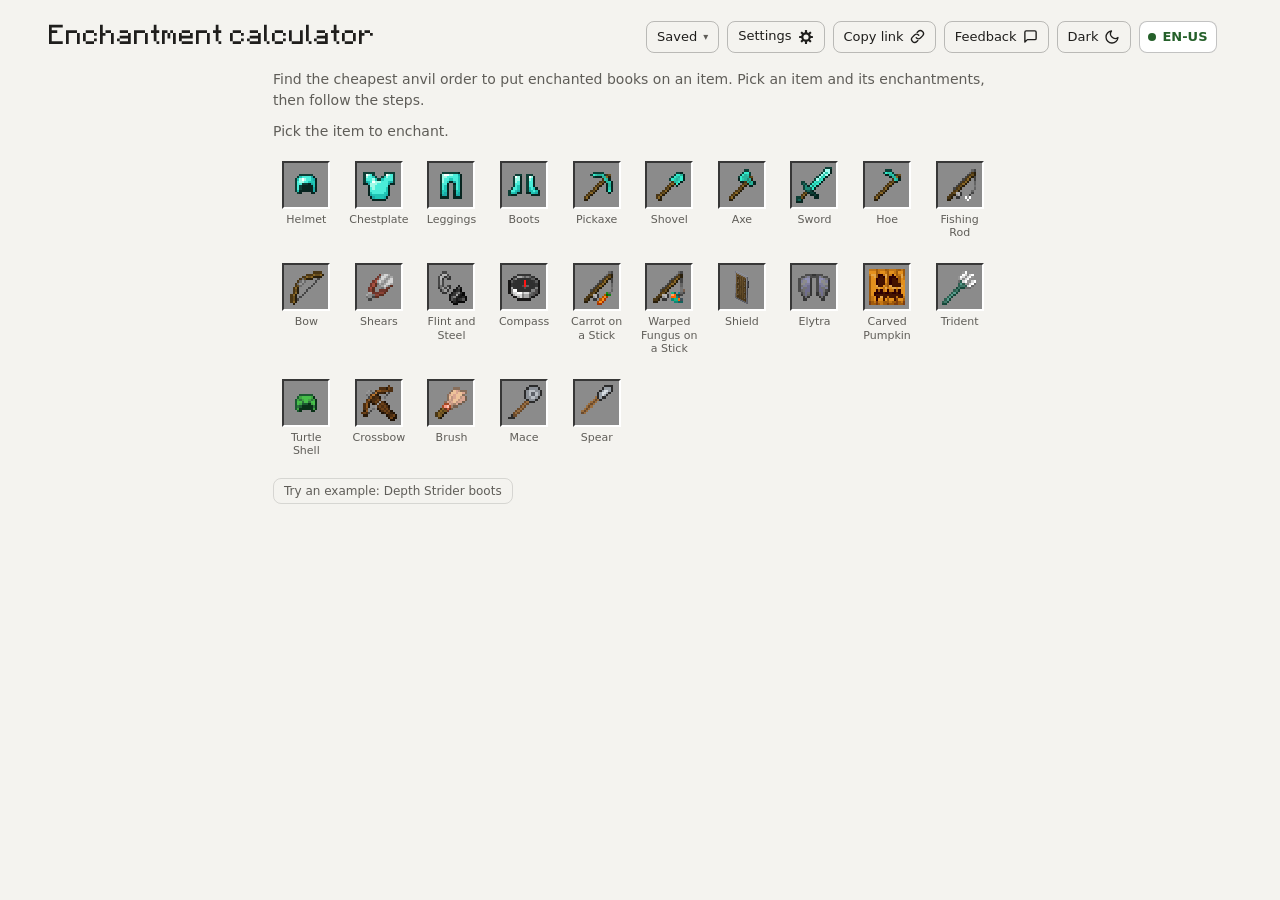
==== commit e366b0e4: "Add a Feedback button and dialog (type, title, description, setup as text, GitHub issue or copy, tra" ====
--- a/index.html
+++ b/index.html
@@ -40,10 +40,14 @@
                 <div id="limit-panel" class="options-panel"></div>
             </details>
             <button id="copy-link" class="header-control copy-link" type="button" data-text-label="page.copy_link">
+                <span class="copy-label" data-text="page.copy_link"></span>
                 <svg class="link-icon" viewBox="0 0 24 24" aria-hidden="true"><path d="M10 14a5 5 0 0 0 7.07 0l3-3a5 5 0 0 0-7.07-7.07l-1.5 1.5"/><path d="M14 10a5 5 0 0 0-7.07 0l-3 3a5 5 0 0 0 7.07 7.07l1.5-1.5"/></svg>
-                <span class="copy-label" data-text="page.copy_link"></span>
             </button>
-            <button id="theme" class="header-control theme-toggle" type="button"><svg class="theme-icon sun-icon" viewBox="0 0 24 24" aria-hidden="true"><circle cx="12" cy="12" r="4"/><path d="M12 2v2M12 20v2M4.93 4.93l1.41 1.41M17.66 17.66l1.41 1.41M2 12h2M20 12h2M4.93 19.07l1.41-1.41M17.66 6.34l1.41-1.41"/></svg><svg class="theme-icon moon-icon" viewBox="0 0 24 24" aria-hidden="true"><path d="M21 12.79A9 9 0 1 1 11.21 3 7 7 0 0 0 21 12.79z"/></svg></button>
+            <button id="feedback" class="header-control feedback-open" type="button" aria-haspopup="dialog">
+                <span class="feedback-label"></span>
+                <svg class="feedback-icon" viewBox="0 0 24 24" aria-hidden="true"><path d="M21 15a2 2 0 0 1-2 2H7l-4 4V5a2 2 0 0 1 2-2h14a2 2 0 0 1 2 2z"/></svg>
+            </button>
+            <button id="theme" class="header-control theme-toggle" type="button"><span class="theme-label"></span><svg class="theme-icon sun-icon" viewBox="0 0 24 24" aria-hidden="true"><circle cx="12" cy="12" r="4"/><path d="M12 2v2M12 20v2M4.93 4.93l1.41 1.41M17.66 17.66l1.41 1.41M2 12h2M20 12h2M4.93 19.07l1.41-1.41M17.66 6.34l1.41-1.41"/></svg><svg class="theme-icon moon-icon" viewBox="0 0 24 24" aria-hidden="true"><path d="M21 12.79A9 9 0 1 1 11.21 3 7 7 0 0 0 21 12.79z"/></svg></button>
             <div id="language"></div>
         </div>
     </header>
@@ -59,13 +63,11 @@
             <section class="card collapsible" data-section="wanted">
                 <h2 aria-labelledby="wanted-title"><span class="step-badge" aria-hidden="true">2</span><span class="sr-only badge-state" id="wanted-state"></span><span class="section-title" id="wanted-title" data-text="page.enchantments_heading"></span><span class="section-summary" id="wanted-summary"></span><button class="collapse-toggle" type="button" aria-expanded="true" aria-controls="wanted-body"></button></h2>
                 <div id="wanted-body" class="section-body"><div id="wanted"></div>
-                    <!-- Phones only (the sections stack there, and Anvil uses comes before Books and items): the way down to the order. -->
-                    <button type="button" class="btn jump-order" data-jump="steps" data-text="page.see_order"></button>
                 </div>
             </section>
 
             <section class="card collapsible" data-section="books">
-                <h2 aria-labelledby="books-title"><span class="step-badge" aria-hidden="true">3</span><span class="sr-only badge-state" id="books-state"></span><span class="section-title" id="books-title" data-text="page.books_heading"></span><span id="books-alert"></span><span class="section-summary" id="books-summary"></span><button class="collapse-toggle" type="button" aria-expanded="true" aria-controls="books-body"></button></h2>
+                <h2 aria-labelledby="books-title"><span class="step-badge" aria-hidden="true">3</span><span id="books-alert"></span><span class="sr-only badge-state" id="books-state"></span><span class="section-title" id="books-title" data-text="page.books_heading"></span><span class="section-summary" id="books-summary"></span><button class="collapse-toggle" type="button" aria-expanded="true" aria-controls="books-body"></button></h2>
                 <div id="books-body" class="section-body"><div id="books"></div></div>
             </section>
 
--- a/css/Style.css
+++ b/css/Style.css
@@ -191,7 +191,6 @@
 .header-control:hover { background: var(--surface-alt); }
 .copy-link .link-icon { width: 15px; height: 15px; fill: none; stroke: currentColor; stroke-width: 2.2; stroke-linecap: round; flex: none; }
 /* Sun/moon: an icon-only header button. */
-.theme-toggle { justify-content: center; padding: 0 9px; }
 .theme-icon { width: 16px; height: 16px; fill: none; stroke: currentColor; stroke-width: 2; stroke-linecap: round; stroke-linejoin: round; flex: none; }
 
 /* Phones: the title on its own line, then the toolbar across the full width. */
@@ -206,12 +205,12 @@
 }
 /* Small phones: Copy link is just its icon (the label returns while it says "Copied"). */
 @media (max-width: 440px) {
-    .copy-link:not(.copied) .copy-label { display: none; }
+    .copy-link:not(.copied) .copy-label, .theme-label { display: none; }
     .copy-link { padding: 0 9px; }
     /* A little tighter, so the toolbar (with the sun/moon) stays on one row on a 375px phone,
        in Spanish too. */
     header .header-actions { gap: 5px; }
-    .copy-link, .theme-toggle { padding: 0 8px; }
+    .copy-link, .feedback-open, .theme-toggle { padding: 0 8px; }
     .header-actions .saved-menu > .header-control { padding: 0 8px; }
 }
 
@@ -284,16 +283,22 @@
     font-size: 12px;
     position: relative;
 }
-/* A stage's state (App.js renderBadges): a check once done, amber "!" while Books has a problem, a spinning ring while a search is pending or running (<html data-search>). */
+/* A stage's state (App.js renderBadges): a check once done, amber "!" while Books has a problem, a ring while a search is pending or running
+   (<html data-search>): a progress ring from the start (empty while the search waits its short delay), filling clockwise from the top as it goes
+   (Calc.js sets --search-share, 0 to 1, on the badge). */
 .step-badge.done { background: var(--success-bg); color: var(--success-text); }
 .step-badge.warn { background: var(--warning-bg); color: var(--warning-text); box-shadow: 0 0 0 1px var(--warning-text); font-weight: 700; }
 :root:is([data-search="running"], [data-search="pending"]) [data-section="steps"]:not(.idle) .step-badge { background: var(--warning-bg); color: var(--warning-text); }
 :root:is([data-search="running"], [data-search="pending"]) [data-section="steps"] .step-badge::after {
     content: ""; position: absolute; inset: -3px; border-radius: 50%;
-    border: 2px solid transparent; border-top-color: var(--warning-text);
-    animation: badge-spin 0.9s linear infinite;
-}
-@keyframes badge-spin { to { transform: rotate(360deg); } }
+    /* (drawn straight from the share: progress comes many times a second, and an eased copy restarted by each one fell further and further behind) */
+    background: conic-gradient(var(--warning-text) calc(var(--search-share, 0) * 1turn), color-mix(in srgb, var(--warning-text) 22%, transparent) 0);
+    -webkit-mask: radial-gradient(farthest-side, transparent calc(100% - 2.5px), #000 calc(100% - 2px));
+    mask: radial-gradient(farthest-side, transparent calc(100% - 2.5px), #000 calc(100% - 2px));
+}
+/* The live tooltip under it while the search runs (Calc.js showProgress): the percent and the time so far or left. */
+.search-tip { position: fixed; z-index: 60; padding: 4px 8px; border-radius: 6px; background: var(--text); color: var(--surface); font-size: 12px; white-space: nowrap; pointer-events: none; box-shadow: var(--shadow-menu-deep); }
+.search-tip[hidden] { display: none; }
 
 
 .hint { color: var(--text-secondary); font-size: 14px; margin: 4px 0; }
@@ -416,7 +421,8 @@
 .mini-list { font-size: 12px; color: var(--text-secondary); overflow: hidden; text-overflow: ellipsis; white-space: nowrap; }
 .item-mini .cost-line { flex: none; margin: 0; }
 .item-mini .cost-line-text { color: var(--success-text); }
-@media (max-width: 1359px) {
+/* (screen only: on paper the item is always the full card, never the condensed bar) */
+@media screen and (max-width: 1359px) {
     .item-dock.condensed { background: none; pointer-events: none; } /* it keeps the height it had (Wanted.js setupItemDock), so only the one line is solid */
     .item-dock.condensed #item { padding: 8px 14px; pointer-events: auto; }
     .item-dock.condensed #item > .wanted-head, .item-dock.condensed #item > .item-heading { display: none; }
@@ -1613,16 +1619,19 @@
     margin-bottom: 12px;
 }
 .warning { background: var(--warning-bg); color: var(--warning-text); }
-/* The badge on the Books and items heading (an .info-tip in warning colors). */
+/* Books and items' number while its books can't make the chosen enchantments: the amber "!" badge is the button of the fixes menu (an .info-tip,
+   Books.js renderBooksAlert), drawn just like the other badges' "!", in the badge's place (the plain badge hides meanwhile). */
 .info-tip.alert .info-tip-button {
-    width: auto;
-    padding: 0 6px;
-    border-radius: 9px;
-    border-color: transparent;
+    width: 22px; height: 22px; padding: 0;
+    border-radius: 50%;
+    border: none;
     background: var(--warning-bg);
     color: var(--warning-text);
+    box-shadow: 0 0 0 1px var(--warning-text);
+    font-size: 12px; font-weight: 700;
 }
 .info-tip.alert .info-tip-button:hover, .info-tip.alert.open .info-tip-button { background: var(--warning-text); color: var(--warning-bg); }
+h2:has(#books-alert:not(:empty)) > .step-badge { display: none; }
 /* The mark next to a chosen enchantment's name. */
 .ench-title { display: inline-flex; align-items: center; gap: 6px; flex-wrap: wrap; }
 .short-mark {
@@ -1732,9 +1741,6 @@
 .warning.no-order .btn { margin-top: 2px; }
 
 .progress { display: flex; align-items: center; gap: 10px; margin-bottom: 12px; }
-.progress-track { flex: 1; min-width: 60px; height: 8px; border-radius: 4px; background: var(--surface-alt); overflow: hidden; }
-.progress-fill { height: 100%; width: 0; background: var(--accent); transition: width 0.15s; }
-.progress-text { font-size: 12px; color: var(--text-secondary); min-width: 36px; text-align: right; }
 
 .stale { opacity: 0.45; }
 
@@ -2009,7 +2015,34 @@
 }
 
 /* Language picker and the Saved menu in the header */
-.language-select { padding: 0 6px; background: var(--surface); }
+#language { position: relative; }
+.language-button { padding: 0 8px; background: var(--surface); font-weight: 600; }
+.language-panel {
+    position: absolute; top: calc(100% + 6px); right: 0; z-index: 50; width: min(340px, calc(100vw - 32px)); max-height: min(440px, 70vh);
+    display: flex; flex-direction: column; background: var(--surface); border: 1px solid var(--border-strong); border-radius: var(--radius); box-shadow: var(--shadow-menu);
+}
+.language-panel[hidden] { display: none; }
+.language-search { margin: 8px 8px 6px; padding: 6px 8px; font: 13px system-ui, sans-serif; color: var(--text); background: var(--bg); border: 1px solid var(--border-strong); border-radius: var(--radius); }
+.language-chips { display: flex; flex-wrap: wrap; gap: 6px; padding: 0 8px 6px; }
+.language-chip { padding: 2px 10px; border: 1px solid var(--border-strong); border-radius: 12px; background: none; font: 12px system-ui, sans-serif; color: var(--text); cursor: pointer; }
+.language-chip[aria-pressed="true"] { background: var(--surface-alt); border-color: var(--text); font-weight: 600; }
+/* A chosen confidence chip keeps its own colour (the dot's), with that colour's tint behind it. */
+.language-chip.confidence-3[aria-pressed="true"] { background: var(--success-bg); border-color: currentColor; }
+.language-chip.confidence-2[aria-pressed="true"] { background: var(--warning-bg); border-color: currentColor; }
+.language-chip.confidence-1[aria-pressed="true"] { background: var(--danger-bg); border-color: currentColor; }
+.language-list { overflow: auto; padding: 0 4px 8px; }
+.language-heading { margin: 10px 8px 2px; font-size: 11px; letter-spacing: .06em; text-transform: uppercase; color: var(--text-muted); font-weight: 600; }
+.language-row { display: flex; align-items: center; gap: 8px; width: 100%; padding: 6px 8px; border: 0; border-radius: 4px; background: none; font: 13px system-ui, sans-serif; text-align: left; cursor: pointer; color: var(--text); }
+.language-row:hover, .language-row:focus-visible { background: var(--surface-alt); }
+.language-row.on { background: var(--accent-bg); font-weight: 600; }
+.language-name { color: var(--text); }
+.language-code { margin-left: auto; font-size: 12px; color: var(--text-muted); }
+.language-none { padding: 12px; color: var(--text-muted); font-size: 13px; }
+.language-button .dot, .language-row .dot { width: 8px; height: 8px; border-radius: 50%; background: currentColor; flex: none; }
+/* The code's colour: how sure its translation is (Text.js CONFIDENCE). */
+.confidence-3 { color: var(--success-text); }
+.confidence-2 { color: var(--warning-text); }
+.confidence-1 { color: var(--danger-text); }
 .saved-menu { position: relative; }
 .saved-menu > summary { list-style: none; }
 .saved-menu > summary::-webkit-details-marker { display: none; }
@@ -2313,6 +2346,8 @@
         color-scheme: light;
     }
     .print-only { display: block; margin: 0 0 10px; font-weight: 600; }
+    /* The item card in full and in the flow, whatever the screen was showing (the condensed sticky bar on a phone keeps an inline height). */
+    .item-dock { position: static !important; height: auto !important; background: none; }
     body { font-size: 12px; }
     .inputs, .collapse-toggle, .section-summary,
     .header-actions, .order, .level-pop, .level-chip, .options-menu, .info-tip, .rank-move, .result-tools, .progress,
@@ -2345,8 +2380,8 @@
    the enchantment names keep room beside their level bars. */
 @media (max-width: 359px) {
     header .header-actions { gap: 4px; }
-    .copy-link, .theme-toggle, .header-actions .saved-menu > .header-control { padding: 0 6px; }
-    .language-select { padding: 0 2px; }
+    .copy-link, .feedback-open, .theme-toggle, .header-actions .saved-menu > .header-control { padding: 0 6px; }
+    .language-button { padding: 0 6px; }
     .ench-row { column-gap: 6px; }
     .level-bar { --seg: 25px; }
 }
@@ -2466,14 +2501,6 @@
 @media (hover: none) { .entry-card.slotcell .slot-tip { display: none; } }
 /* Automatic mode's shelf: a line saying what the books are, then a wrapping row of read-only slots whose tooltips show on hover
    or focus (display, not opacity, so a hidden tooltip never widens the page), shifted into the section by Books.js placeShelfTip. */
-.jump-order { display: none; }
-/* Phones: one column, in the sections' own order (Item, Enchantments, Books and items, Anvil uses). The jump button at the end of Enchantments goes down
-   past Books to the order. */
-@media (max-width: 600px) {
-    .layout.has-item .jump-order { display: flex; width: 100%; justify-content: center; margin-top: 14px; }
-}
-.shelf-head { display: flex; flex-wrap: wrap; align-items: center; gap: 6px 12px; margin: 2px 0 14px; }
-.shelf-summary { flex: 1 1 auto; min-width: 0; font-size: 13px; color: var(--text-secondary); }
 .entry-grid.shelf .slotcell .slot-tip { display: none; transform: translateX(var(--tip-shift, 0px)); }
 .entry-grid.shelf .slotcell:hover .slot-tip, .entry-grid.shelf .slotcell:focus-within .slot-tip, .entry-grid.shelf .slotcell.pointer-in .slot-tip { display: block; }
 @media (hover: none) { .entry-grid.shelf .slotcell:focus-within .slot-tip { display: block; } }
@@ -2804,7 +2831,7 @@
 /* One small-button look (ghost): no fill, a subtle border, one height/radius/size, accent on hover and focus.
    Start over, Try an example, See the order, Show N done steps, Set level, and every other small text button.
    The primary Done/Raise buttons, the header controls and the true chips (presets, coverage, cost) keep their own looks. */
-.btn.small:not(.primary), .btn.example, .btn.jump-order, .reset-button, .level-chip, .show-done {
+.btn.small:not(.primary), .btn.example, .reset-button, .level-chip, .show-done {
     display: inline-flex; align-items: center; justify-content: center; gap: 6px;
     height: 26px; padding: 0 10px; box-sizing: border-box;
     border: 1px solid var(--border); border-radius: var(--radius);
@@ -2813,8 +2840,8 @@
     text-decoration: none; white-space: nowrap; cursor: pointer;
 }
 .btn.small:not(.primary):not(:disabled):active { box-shadow: none; transform: none; }
-.btn.small:not(.primary):hover, .btn.example:hover, .btn.jump-order:hover, .reset-button:hover, .level-chip:hover, .show-done:hover,
-.btn.small:not(.primary):focus-visible, .btn.example:focus-visible, .btn.jump-order:focus-visible, .reset-button:focus-visible, .level-chip:focus-visible, .show-done:focus-visible,
+.btn.small:not(.primary):hover, .btn.example:hover, .reset-button:hover, .level-chip:hover, .show-done:hover,
+.btn.small:not(.primary):focus-visible, .btn.example:focus-visible, .reset-button:focus-visible, .level-chip:focus-visible, .show-done:focus-visible,
 .level-chip[aria-expanded="true"] {
     background: transparent; color: var(--accent-text); border-color: var(--accent);
 }
@@ -2822,5 +2849,37 @@
 .level-chip.on:hover, .level-chip.on:focus-visible { border-color: var(--accent); }
 .show-done { display: flex; width: max-content; }
 .btn.small:disabled:not(.primary) { color: var(--text-muted); border-style: dashed; border-color: var(--border-strong); }
-.btn.jump-order { display: none; }
-@media (max-width: 600px) { .layout.has-item .btn.jump-order { display: flex; width: 100%; } }
+
+/* The Feedback button (header) and its dialog (Feedback.js). */
+.feedback-open .feedback-icon { width: 15px; height: 15px; fill: none; stroke: currentColor; stroke-width: 2.2; stroke-linecap: round; stroke-linejoin: round; flex: none; }
+.feedback-dialog { width: min(480px, calc(100vw - 32px)); max-height: calc(100vh - 32px); padding: 0; border: 1px solid var(--border-strong); border-radius: 10px; background: var(--surface); color: var(--text); box-shadow: var(--shadow-pop); }
+.feedback-dialog::backdrop { background: rgba(0, 0, 0, .4); }
+.feedback-form { padding: 16px; display: grid; gap: 12px; font: 14px system-ui, -apple-system, "Segoe UI", sans-serif; }
+.feedback-form h3 { margin: 0; font-size: 16px; display: flex; justify-content: space-between; align-items: center; }
+.feedback-types { display: flex; gap: 6px; flex-wrap: wrap; }
+.feedback-type { padding: 4px 12px; border: 1px solid var(--border-strong); border-radius: 14px; background: none; color: var(--text); font: inherit; cursor: pointer; }
+.feedback-type[aria-pressed="true"] { background: var(--accent-bg); color: var(--accent-text); border-color: var(--accent); font-weight: 600; }
+.feedback-field { display: grid; gap: 4px; }
+.feedback-field label { font-weight: 600; font-size: 13px; }
+.feedback-field input, .feedback-form textarea, .feedback-row select { box-sizing: border-box; width: 100%; padding: 7px 8px; font: inherit; color: var(--text); background: var(--bg); border: 1px solid var(--border-strong); border-radius: 6px; }
+.feedback-desc { border: 1px solid var(--border-strong); border-radius: 6px; background: var(--bg); overflow: hidden; }
+.feedback-desc textarea { border: 0; border-radius: 0; background: transparent; min-height: 90px; display: block; resize: vertical; }
+.feedback-desc textarea:focus-visible { outline: none; }
+.feedback-desc:focus-within { outline: 2px solid var(--accent); outline-offset: 1px; }
+.feedback-added { margin: 0; padding: 8px; background: var(--surface-alt); border-top: 1px dashed var(--border-strong); color: var(--text-muted); font: 11px/1.45 ui-monospace, monospace; white-space: pre-wrap; word-break: break-word; user-select: text; cursor: default; max-height: 96px; overflow: auto; }
+.feedback-check { display: flex; gap: 8px; align-items: flex-start; }
+.feedback-actions { display: flex; gap: 8px; flex-wrap: wrap; }
+.feedback-button { padding: 7px 14px; border-radius: 6px; border: 1px solid var(--border-strong); background: none; color: var(--text); font: inherit; cursor: pointer; text-decoration: none; }
+.feedback-button:hover { background: var(--surface-alt); }
+.feedback-button.primary { background: var(--accent); color: #fff; border-color: var(--accent); }
+.feedback-button.primary:hover { filter: brightness(1.1); }
+.feedback-button[aria-disabled="true"], .feedback-button:disabled { opacity: .5; cursor: not-allowed; pointer-events: none; }
+.feedback-close { padding: 2px 8px; }
+.feedback-note { color: var(--text-muted); margin: 0; font-size: 13px; }
+.feedback-translation { border-top: 1px solid var(--border); padding-top: 10px; display: grid; gap: 6px; }
+.feedback-translation h4 { margin: 0; font-size: 13px; }
+.feedback-row { display: flex; gap: 8px; align-items: center; flex-wrap: wrap; }
+.feedback-row select { flex: 1; min-width: 160px; width: auto; }
+@media (max-width: 440px) {
+    .feedback-open .feedback-label { display: none; }
+}
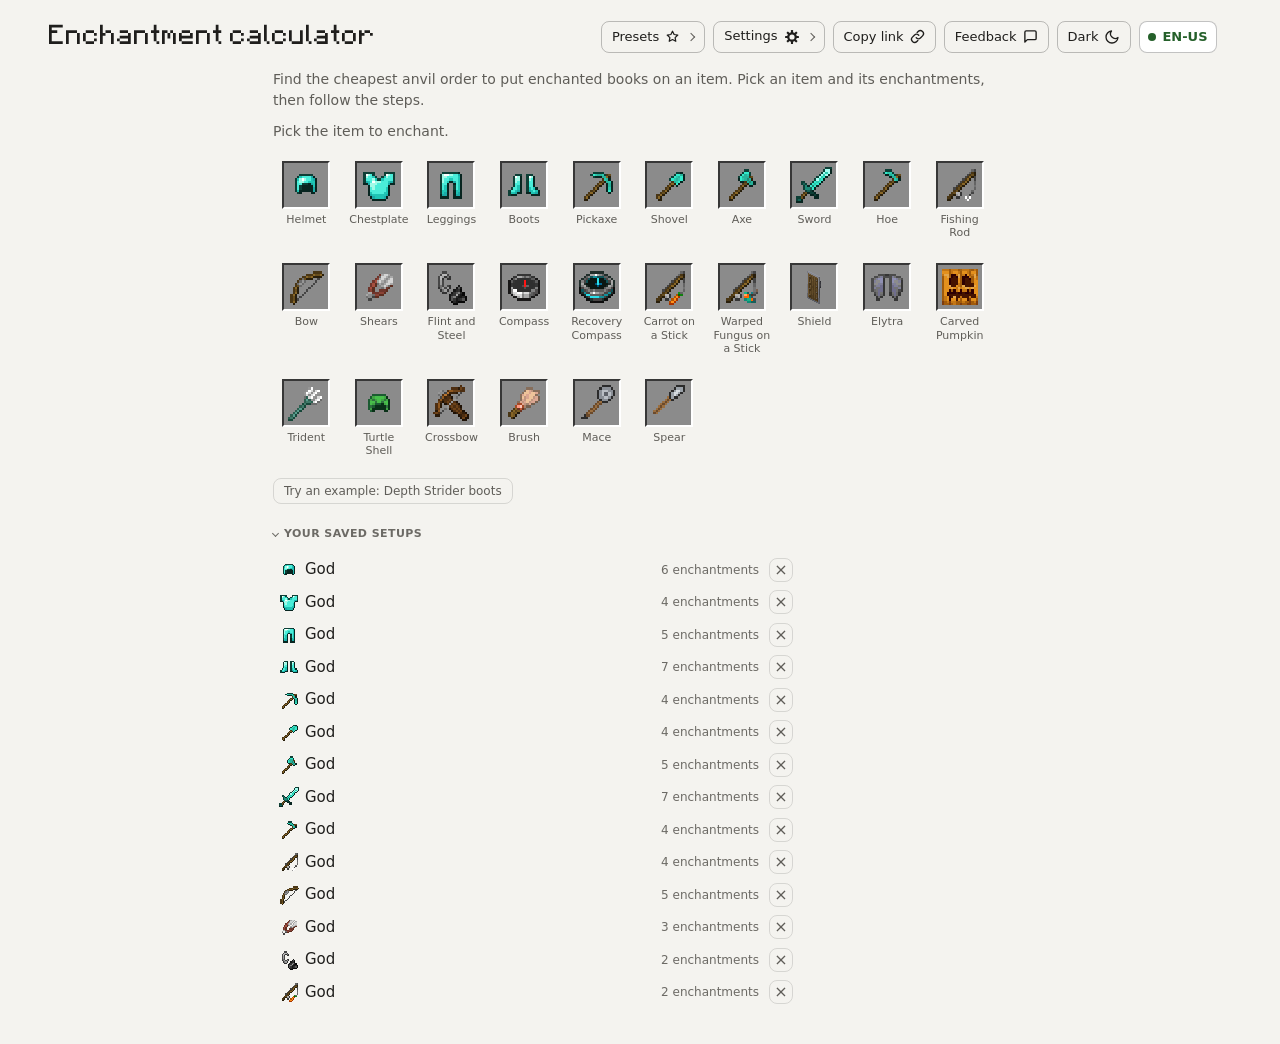
==== commit 12c1fe16: "Presets of your own: saved setups as presets, a Presets menu, starter God presets Saved setups are p" ====
--- a/index.html
+++ b/index.html
@@ -12,7 +12,8 @@
     <script>try { const theme = JSON.parse(localStorage.getItem("enchantment-calculator-theme")); if (theme === "light" || theme === "dark") document.documentElement.dataset.theme = theme; } catch {}
     // "Show animations" (off) (Settings, Dom.js), before the page draws, so nothing moves on load.
     try { if (JSON.parse(localStorage.getItem("enchantment-calculator-no-motion")) === true) document.documentElement.dataset.motion = "off"; } catch {}
-    try { if (JSON.parse(localStorage.getItem("enchantment-calculator-glints")) === false) document.documentElement.dataset.glint = "off"; } catch {}</script>
+    try { if (JSON.parse(localStorage.getItem("enchantment-calculator-glints")) === false) document.documentElement.dataset.glint = "off"; } catch {}
+    try { if (JSON.parse(localStorage.getItem("enchantment-calculator-descriptions")) === "always") document.documentElement.dataset.descriptions = "always"; } catch {}</script>
     <link rel="stylesheet" href="css/Style.css">
     <script type="module" src="js/App.js"></script>
 </head>
@@ -28,14 +29,14 @@
         <!-- One toolbar: every control the same height (.header-control). On phones it is a
              full-width row under the title, and Copy link shrinks to its icon. -->
         <div class="header-actions">
-            <details id="saved" class="saved-menu">
-                <summary class="header-control" data-text="page.saved"></summary>
-                <div id="saved-panel" class="saved-panel"></div>
+            <details id="presets-menu" class="presets-menu">
+                <summary class="header-control presets-button"><span class="presets-button-label" data-text="wanted.presets"></span><svg class="presets-icon" viewBox="0 0 24 24" aria-hidden="true"><path d="M12 3.5l2.6 5.3 5.9.9-4.3 4.1 1 5.8-5.2-2.7-5.2 2.7 1-5.8-4.3-4.1 5.9-.9z"/></svg><span class="fold-chevron" aria-hidden="true"></span></summary>
+                <div id="presets-panel" class="presets-panel"></div>
             </details>
             <details id="options-menu" class="options-menu">
                 <summary class="header-control options-button" data-text-label="ranking.settings">
                     <span id="options-summary" class="options-summary"></span>
-                    <svg class="gear-icon" viewBox="0 0 24 24" aria-hidden="true"><g fill="currentColor"><rect x="10.4" y="1.6" width="3.2" height="4.4" rx="0.8" transform="rotate(0 12 12)"/><rect x="10.4" y="1.6" width="3.2" height="4.4" rx="0.8" transform="rotate(45 12 12)"/><rect x="10.4" y="1.6" width="3.2" height="4.4" rx="0.8" transform="rotate(90 12 12)"/><rect x="10.4" y="1.6" width="3.2" height="4.4" rx="0.8" transform="rotate(135 12 12)"/><rect x="10.4" y="1.6" width="3.2" height="4.4" rx="0.8" transform="rotate(180 12 12)"/><rect x="10.4" y="1.6" width="3.2" height="4.4" rx="0.8" transform="rotate(225 12 12)"/><rect x="10.4" y="1.6" width="3.2" height="4.4" rx="0.8" transform="rotate(270 12 12)"/><rect x="10.4" y="1.6" width="3.2" height="4.4" rx="0.8" transform="rotate(315 12 12)"/></g><circle cx="12" cy="12" r="5.6" fill="none" stroke="currentColor" stroke-width="3.4"/></svg>
+                    <svg class="gear-icon" viewBox="0 0 24 24" aria-hidden="true"><g fill="currentColor"><rect x="10.4" y="1.6" width="3.2" height="4.4" rx="0.8" transform="rotate(0 12 12)"/><rect x="10.4" y="1.6" width="3.2" height="4.4" rx="0.8" transform="rotate(45 12 12)"/><rect x="10.4" y="1.6" width="3.2" height="4.4" rx="0.8" transform="rotate(90 12 12)"/><rect x="10.4" y="1.6" width="3.2" height="4.4" rx="0.8" transform="rotate(135 12 12)"/><rect x="10.4" y="1.6" width="3.2" height="4.4" rx="0.8" transform="rotate(180 12 12)"/><rect x="10.4" y="1.6" width="3.2" height="4.4" rx="0.8" transform="rotate(225 12 12)"/><rect x="10.4" y="1.6" width="3.2" height="4.4" rx="0.8" transform="rotate(270 12 12)"/><rect x="10.4" y="1.6" width="3.2" height="4.4" rx="0.8" transform="rotate(315 12 12)"/></g><circle cx="12" cy="12" r="5.6" fill="none" stroke="currentColor" stroke-width="3.4"/></svg><span class="fold-chevron" aria-hidden="true"></span>
                 </summary>
                 <div id="limit-panel" class="options-panel"></div>
             </details>
@@ -86,7 +87,7 @@
                                 <img class="cost-line-orb" src="img/experience_orb.svg" alt="">
                                 <span id="order-levels" class="order-levels"></span>
                                 <span id="order-uses" class="order-uses"></span>
-                                <span class="order-caret" aria-hidden="true">&#9662;</span>
+                                <span class="order-caret fold-chevron" aria-hidden="true"></span>
                             </button>
                             <span id="anvil-risk"></span>
                         </div>
--- a/css/Style.css
+++ b/css/Style.css
@@ -198,20 +198,23 @@
     /* "header." raises these over the general .site-header rules further down. */
     header.site-header { flex-direction: column; align-items: stretch; gap: 10px; }
     header .header-actions { justify-content: flex-start; position: relative; }
+    /* The Presets menu opens across the whole toolbar, since its button is mid-row (anchored to the button, it ran off the left edge). */
+    .header-actions .presets-menu { position: static; }
+    .header-actions .presets-panel { left: 0; right: 0; width: auto; }
     #language { margin-left: auto; }
-    /* The Saved menu opens across the whole toolbar, since its button is mid-row. */
-    .header-actions .saved-menu { position: static; }
-    .header-actions .saved-panel { left: 0; right: 0; width: auto; }
-}
-/* Small phones: Copy link is just its icon (the label returns while it says "Copied"). */
+}
+/* Narrow windows (600px, where Settings becomes its gear): every header button is just its icon (Copy link's label returns while it says
+   "Copied"); each keeps its name as its label for screen readers and its hover title. */
+@media (max-width: 600px) {
+    .copy-link:not(.copied) .copy-label, .theme-label, .feedback-open .feedback-label, .presets-button-label { display: none; }
+    .copy-link, .feedback-open, .theme-toggle, .presets-button { width: 32px; padding: 0; justify-content: center; }
+    .presets-button .fold-chevron, .options-button .fold-chevron { display: none; }
+}
 @media (max-width: 440px) {
-    .copy-link:not(.copied) .copy-label, .theme-label { display: none; }
-    .copy-link { padding: 0 9px; }
+    .copy-link, .feedback-open, .theme-toggle, .presets-button { width: 28px; }
     /* A little tighter, so the toolbar (with the sun/moon) stays on one row on a 375px phone,
        in Spanish too. */
     header .header-actions { gap: 5px; }
-    .copy-link, .feedback-open, .theme-toggle { padding: 0 8px; }
-    .header-actions .saved-menu > .header-control { padding: 0 8px; }
 }
 
 .site-header {
@@ -406,31 +409,52 @@
 /* The item (not a section): a floating card beside the sections on wide windows, a sticky bar over them on narrow ones, condensed to one line once the
    page has scrolled (Wanted.js renderItem, setupItemDock). */
 .layout { position: relative; }
+@media screen and (max-width: 1359px) { .layout { overflow-anchor: none; } } /* (the item bar condenses and grows: the page must stay where it is, Wanted.js syncDock) */
 .dock-sentinel { position: absolute; top: 0; left: 0; width: 1px; height: 1px; pointer-events: none; }
 .item-dock { grid-column: 1 / -1; position: sticky; top: 0; z-index: 25; padding: 8px 0 0; background: linear-gradient(var(--bg) 82%, transparent); }
 .item-dock[hidden] { display: none; }
 #item { padding: 12px 16px; background: var(--surface); border: 1px solid var(--border); border-radius: 12px; }
 .item-mini { display: none; align-items: center; gap: 10px; min-width: 0; }
-.item-mini { cursor: pointer; border-radius: 4px; }
+.item-mini { cursor: pointer; border-radius: 4px; overflow: clip; overflow-clip-margin: 4px; } /* (the cost line slides in from under its edge while the name's box narrows; the margin keeps the focus ring) */
 .item-mini:focus-visible { outline: 2px solid var(--accent); outline-offset: 2px; }
 .item-mini .mc-slot { flex: none; }
-.mini-text { flex: 1 1 auto; min-width: 0; overflow: hidden; }
-.mini-name { font-weight: 700; font-size: 14px; white-space: nowrap; overflow: hidden; text-overflow: ellipsis; }
+/* The bar's name and enchantments sit in the game's tooltip, like the tall card's. */
+.mini-text, .tip-frame { background: var(--mc-tooltip-bg); outline: 2px solid var(--mc-tooltip-edge); outline-offset: -3px; border: 1px solid var(--mc-tooltip-border); text-shadow: 1px 1px 0 var(--mc-text-shadow); }
+.mini-text { flex: 1 1 auto; min-width: 0; overflow: hidden; padding: 3px 7px; }
+.mini-name { font-family: "Minecraft", system-ui, sans-serif; font-weight: normal; font-size: 14px; white-space: nowrap; overflow: hidden; text-overflow: ellipsis; }
 /* Very narrow: the bar keeps the name and the way to the steps; the cost is in the receipt below. */
 @media (max-width: 359px) { .item-mini .cost-line { display: none; } }
-.mini-list { font-size: 12px; color: var(--text-secondary); overflow: hidden; text-overflow: ellipsis; white-space: nowrap; }
+.mini-list { font-family: "Minecraft", system-ui, sans-serif; font-size: 12px; color: var(--mc-gray); overflow: hidden; white-space: nowrap; -webkit-mask-image: linear-gradient(to right, #000 calc(100% - 24px), transparent); mask-image: linear-gradient(to right, #000 calc(100% - 24px), transparent); } /* fades out at the right instead of "…" (the morph uses the same fade, Wanted.js setupItemDock) */
+.mini-ench.curse { color: var(--mc-red); text-shadow: 1px 1px 0 var(--mc-red-shadow); }
 .item-mini .cost-line { flex: none; margin: 0; }
-.item-mini .cost-line-text { color: var(--success-text); }
+.item-mini .cost-line.idle { display: none; } /* (no cost yet, nothing chosen: it would take the bar's whole width) */
+.item-mini .cost-line-text { color: var(--mc-green); text-shadow: 1px 1px 0 var(--mc-green-shadow); font-family: "Minecraft", system-ui, sans-serif; } /* the tooltip's green */
 /* (screen only: on paper the item is always the full card, never the condensed bar) */
 @media screen and (max-width: 1359px) {
-    .item-dock.condensed { background: none; pointer-events: none; } /* it keeps the height it had (Wanted.js setupItemDock), so only the one line is solid */
+    .item-dock.condensed { background: none; }
     .item-dock.condensed #item { padding: 8px 14px; pointer-events: auto; }
-    .item-dock.condensed #item > .wanted-head, .item-dock.condensed #item > .item-heading { display: none; }
+    .item-dock.condensed #item > .wanted-head, .item-dock.condensed #item > .item-heading, .item-dock.condensed #item > .item-foot { display: none; }
     .item-dock.condensed .item-mini-row { display: flex; align-items: center; gap: 10px; min-width: 0; }
     .item-dock.condensed .item-mini-row > .item-mini { flex: 1; min-width: 0; }
     .item-dock.condensed .mini-reset { display: inline-flex; }
     .item-dock.condensed .mini-steps { display: inline-flex; }
     .item-dock.condensed .item-mini { display: flex; }
+    /* Between the two forms (Wanted.js setupItemDock): the full card stays laid out, its box drawn by ::before at --morph-h, the bar's row laid over it
+       where it will be, and the dock clipped to the box; clicks pass through the dock's empty part. */
+    .item-dock.condensed, .item-dock.morphing { pointer-events: none; }
+    .item-dock.morphing { background: none; clip-path: inset(0 0 calc(100% - var(--morph-h) - 8px) 0); }
+    .item-dock.morphing #item { pointer-events: auto; position: relative; isolation: isolate; background: none; border-color: transparent; }
+    .item-dock.morphing #item::before { content: ""; position: absolute; z-index: -1; left: -1px; right: -1px; top: -1px; height: var(--morph-h); box-sizing: border-box; background: var(--surface); border: 1px solid var(--border); border-radius: 12px; }
+    .item-dock.morphing .item-mini-row { display: flex; align-items: center; gap: 10px; min-width: 0; position: absolute; left: var(--mini-x); top: var(--mini-y); width: var(--mini-w); }
+    .item-dock.morphing .item-mini-row > .item-mini { display: flex; flex: 1; min-width: 0; }
+    .item-dock.morphing .mini-reset, .item-dock.morphing .mini-steps { display: inline-flex; }
+    /* The tooltip's box morphs into the bar's (Wanted.js makeFlyers: one .tip-frame between the two, whose own boxes are hidden meanwhile). */
+    .item-dock.morphing .tip-frame { position: absolute; z-index: 0; box-sizing: border-box; pointer-events: none; }
+    .item-dock.morphing .wanted-preview .mc-tooltip, .item-dock.morphing .mini-text { background: none; outline-color: transparent; border-color: transparent; }
+    .item-dock.morphing .wanted-preview .mc-tooltip, .item-dock.morphing .item-mini-row { z-index: 1; }
+    .item-dock.morphing .morph-flyer { position: absolute; z-index: 1; margin: 0; white-space: nowrap; pointer-events: none; }
+    .item-dock.morphing .morph-frame { position: absolute; z-index: 0; box-sizing: border-box; pointer-events: none; }
+    .item-dock.morphing .morph-travel { position: relative; z-index: 1; border-color: transparent !important; background: transparent !important; box-shadow: none !important; }
 }
 /* A wide item card (900 to 1359px, a bar over the sections): the item on the left, the name box and presets in a column beside it. The floating card
    (1360px+, 272px) and phones are narrower and keep the stack. */
@@ -505,6 +529,10 @@
 /* Presets: a small label, then the choices (wrapping). */
 .presets { margin-bottom: 10px; }
 .presets-label { margin-bottom: 4px; font-size: 11px; font-weight: 600; letter-spacing: 0.04em; text-transform: uppercase; color: var(--text-muted); }
+/* The Presets row and Your saved setups fold from their label (Wanted.js presetsFold): the page's chevron before it, right when closed, down when open. */
+.presets-toggle { display: inline-flex; align-items: center; gap: 6px; padding: 2px 4px 2px 0; border: none; background: none; cursor: pointer; font-family: inherit; }
+.presets-toggle:hover, .presets-toggle:focus-visible { color: var(--text); }
+.presets-toggle .fold-chevron { --chev-size: 5px; }
 .preset-chips { display: flex; flex-wrap: wrap; gap: 6px; }
 .preset {
     height: 26px;
@@ -636,6 +664,20 @@
     -webkit-line-clamp: 2;
     -webkit-box-orient: vertical;
     overflow: hidden;
+}
+/* Settings > Display > Show descriptions "On hover" (the default; "Always" is `<html data-descriptions="always">`): with a mouse, the line takes no room and
+   opens as a small bubble under the name while the row is hovered or has the keyboard focus, so the list doesn't move under the pointer. Touch screens,
+   with no hover, keep it under the name. */
+@media (hover: hover) {
+    html:not([data-descriptions="always"]) .ench-name { position: relative; align-items: center; } /* (the name alone beside its book: centred on it) */
+    html:not([data-descriptions="always"]) .ench-name > .ench-book { grid-row: 1; margin-top: 0; }
+    html:not([data-descriptions="always"]) .ench-name > .ench-desc {
+        position: absolute; z-index: 20; top: calc(100% + 2px); left: 29px; max-width: min(320px, calc(100% - 29px)); width: max-content;
+        margin: 0; padding: 4px 8px; border: 1px solid var(--border-strong); border-radius: 6px; background: var(--surface); color: var(--text-secondary);
+        box-shadow: var(--shadow-pop); pointer-events: none; visibility: hidden; opacity: 0; transition: opacity 0.12s, visibility 0s 0.12s;
+    }
+    html:not([data-descriptions="always"]) .ench-row:hover .ench-name > .ench-desc,
+    html:not([data-descriptions="always"]) .ench-row:focus-within .ench-name > .ench-desc { visibility: visible; opacity: 1; transition: opacity 0.12s 0.25s, visibility 0s 0.25s; }
 }
 
 /* The level bar: joined segments that fill up to the chosen level. Always five segments
@@ -1529,9 +1571,8 @@
 .order-toggle:focus-visible { outline: 2px solid var(--accent); outline-offset: 0; }
 .order-levels { flex: none; color: var(--mc-green); white-space: nowrap; }
 .order-uses { min-width: 0; white-space: nowrap; overflow: hidden; text-overflow: ellipsis; }
-.order-caret { margin-left: auto; flex: none; color: var(--mc-gray-dim); transition: transform 0.2s; }
+.order-caret { margin: 0 4px 0 auto; color: var(--mc-gray-dim); --chev-size: 6px; --chev-line: 2px; } /* the page's fold chevron (.fold-chevron): right while closed, down while open */
 .order-toggle:hover .order-caret, .order-toggle:focus-visible .order-caret { color: var(--mc-white); }
-.order.open .order-caret { transform: rotate(180deg); }
 .order-panel { margin-top: 8px; padding: 11px; border-radius: var(--radius); background: var(--surface); box-shadow: inset 0 0 0 1px var(--border); } /* the outline is a shadow, not a border: a border never folds below 1px, so it would jump away at the end of the close */
 .order-panel-head { display: flex; align-items: center; gap: 6px; margin-bottom: 8px; font-size: 12px; color: var(--text-secondary); }
 /* Result tiles, which are also the ranking (drag or use the arrows). */
@@ -1834,7 +1875,7 @@
 .step-head { display: flex; align-items: center; gap: 8px; min-height: 28px; margin-bottom: 8px; min-width: 0; cursor: pointer; }
 .step-title { flex: none; padding: 3px 0; font-size: 13px; font-weight: 600; color: var(--text); }
 /* The whole head (but the tick) folds and unfolds the step; the chevron says which it will do. */
-.step-summary { flex: 1; min-width: 0; overflow: hidden; font-size: 13px; color: var(--text-secondary); text-overflow: ellipsis; white-space: nowrap; }
+.step-summary { flex: 1; min-width: 0; overflow: hidden; font-family: "Minecraft", system-ui, sans-serif; font-size: 13px; color: var(--text-secondary); text-overflow: ellipsis; white-space: nowrap; } /* the game font for the enchantment names, like the tooltips */
 .step-fold {
     border-radius: 6px;
     color: var(--text-muted);
@@ -2043,11 +2084,7 @@
 .confidence-3 { color: var(--success-text); }
 .confidence-2 { color: var(--warning-text); }
 .confidence-1 { color: var(--danger-text); }
-.saved-menu { position: relative; }
-.saved-menu > summary { list-style: none; }
-.saved-menu > summary::-webkit-details-marker { display: none; }
-.saved-menu > summary::after { content: "▾"; font-size: 10px; color: var(--text-secondary); }
-.saved-panel, .copy-panel {
+.copy-panel {
     position: absolute;
     right: 0;
     z-index: 20;
@@ -2056,13 +2093,51 @@
     background: var(--surface);
     box-shadow: var(--shadow-menu);
 }
-.saved-panel {
-    top: calc(100% + 6px);
-    width: min(300px, calc(100vw - 32px));
-    padding: 10px;
-    font-size: 13px;
-}
-.saved-form { display: flex; gap: 6px; }
+/* Saved setups (Wanted.js presetChips, savedList): ★ chips after the game's presets, "+ Save" and "More saved (n)", the name box under the row,
+   the lists (other items' setups under the row, all of them on the first screen) and the note of what a loaded setup left out. */
+/* Remove all, beside the fold toggle in section 2's search row. */
+.clear-all .clear-icon { width: 15px; height: 15px; fill: none; stroke: currentColor; stroke-width: 1.5; stroke-linecap: round; }
+.clear-all:disabled { opacity: 0.4; cursor: default; }
+.saved-chip { display: inline-flex; align-items: stretch; }
+.saved-chip > .preset.mine { border-top-right-radius: 0; border-bottom-right-radius: 0; border-right: none; }
+.preset.mine::before { content: "★"; margin-right: 4px; color: var(--warning-text); }
+.saved-chip-x { padding: 0 7px; border: 1px solid var(--border-strong); border-left: 1px solid var(--border); border-radius: 0 13px 13px 0; background: none; color: var(--text-muted); font: 13px/1 system-ui, sans-serif; cursor: pointer; }
+.saved-chip.selected > .saved-chip-x { border-color: var(--accent); }
+.saved-chip-x:hover, .saved-chip-x:focus-visible { color: var(--danger-text); border-color: var(--danger-text); }
+.preset.add { border-style: dashed; color: var(--text-muted); }
+.saved-warning { display: flex; align-items: flex-start; gap: 8px; margin-top: 8px; padding: 6px 10px; border: 1px solid var(--accent); border-radius: var(--radius); background: var(--accent-bg); color: var(--accent-text); font-size: 12px; } /* (a note of the rules a loaded setup changed) */
+.saved-warning > span { flex: 1; min-width: 0; }
+.saved-warning-x { flex: none; padding: 0 4px; border: none; background: none; color: inherit; font: 15px/1 system-ui, sans-serif; cursor: pointer; }
+.compare-warn { margin-top: 4px; max-width: 260px; color: var(--mc-gray); font: 11px/1.3 system-ui, sans-serif; white-space: normal; }
+.saved-form { display: flex; gap: 6px; margin-top: 8px; }
+.saved-form-error { margin: 4px 0 0; color: var(--danger-text); font-size: 12px; }
+.saved-form .rename-input[aria-invalid="true"] { border-color: var(--danger-text); }
+/* The header's Presets menu (Wanted.js renderPresetsMenu): this item's presets, then every saved setup and "Save current…". */
+.presets-menu { position: relative; }
+.presets-menu > summary { list-style: none; }
+.presets-menu > summary::-webkit-details-marker { display: none; }
+.presets-button { display: inline-flex; align-items: center; gap: 6px; }
+.presets-icon { width: 15px; height: 15px; flex: none; fill: none; stroke: currentColor; stroke-width: 2; stroke-linejoin: round; }
+.presets-button.active .presets-icon { fill: currentColor; } /* (solid while a saved preset is the setup on screen: Wanted.js presetChips) */
+/* The page's fold chevron: right while the menu is closed, down while it is open. */
+.presets-button .fold-chevron, .options-button .fold-chevron { --chev-size: 6px; --chev-line: 1.5px; margin-left: 2px; color: var(--text-secondary); }
+.presets-menu[open] > summary .fold-chevron, .options-menu[open] > summary .fold-chevron { transform: rotate(45deg); }
+.presets-panel { position: absolute; top: calc(100% + 6px); right: 0; z-index: 45; width: min(320px, calc(100vw - 32px)); padding: 10px; border: 1px solid var(--border-strong); border-radius: var(--radius); background: var(--surface); box-shadow: var(--shadow-menu); font-size: 13px; }
+.presets-menu-title { margin: 10px 4px 2px; font-size: 11px; font-weight: 600; letter-spacing: 0.04em; text-transform: uppercase; color: var(--text-muted); }
+.presets-menu-title:first-child { margin-top: 0; }
+.presets-panel .saved-list { margin-top: 2px; max-height: 40vh; }
+/* Saved presets by item: the item's icon and name over its presets (whose rows then leave out the icon). */
+.presets-menu-groups { max-height: 50vh; overflow-y: auto; overflow-x: hidden; }
+.presets-menu-item { display: flex; align-items: center; gap: 6px; width: 100%; margin: 2px 0 0; padding: 4px 6px; border: none; border-radius: var(--radius); background: none; font: 600 12px system-ui, sans-serif; color: var(--text-secondary); text-align: left; cursor: pointer; }
+.presets-menu-item:hover, .presets-menu-item:focus-visible { background: var(--surface-alt); color: var(--text); }
+.presets-menu-item .fold-chevron { --chev-size: 5px; }
+.presets-menu-item .item-icon.small { width: 18px; height: 18px; }
+.presets-panel .saved-list.grouped { max-height: none; margin-top: 0; }
+.saved-list.grouped .saved-load .item-icon { display: none; }
+.saved-list.grouped .saved-load { padding-left: 28px; }
+.presets-panel .saved-load.selected { color: var(--accent-text); }
+.presets-panel > .btn { margin-top: 10px; }
+.presets-panel .hint { margin: 4px 4px 0; font-size: 13px; }
 .saved-form .rename-input { flex: 1; width: auto; min-width: 0; }
 .saved-form button:disabled { opacity: 0.5; cursor: default; }
 .saved-list { list-style: none; margin: 8px 0 0; padding: 0; display: grid; gap: 2px; max-height: 50vh; overflow-x: hidden; overflow-y: auto; }
@@ -2097,7 +2172,10 @@
     cursor: pointer;
 }
 .saved-delete:hover, .saved-delete:focus-visible { border-color: var(--danger-text); background: var(--danger-bg); color: var(--danger-text); }
-.saved-panel .hint { margin: 8px 0 0; font-size: 13px; }
+.saved-load:disabled { opacity: 0.5; cursor: not-allowed; }
+.saved-load:disabled:hover { background: none; color: var(--text); }
+.saved-count { margin-left: auto; flex: none; color: var(--text-muted); font-size: 12px; }
+.saved-first { margin-top: 16px; max-width: 520px; }
 
 /* "Your level" and what it shows on each step */
 .level-track {
@@ -2143,7 +2221,7 @@
 .level-pop[hidden] { display: none; }
 .level-pop-title { margin-bottom: 8px; font-size: 13px; font-weight: 600; }
 
-/* Progress: the step hotbar, then "3 of 7 done", Set level and ↺ to untick them all. */
+/* Progress: the step hotbar, then Set level and ↺ to untick them all. */
 .step-progress { display: flex; flex-wrap: wrap; align-items: center; gap: 6px 8px; flex: 1 1 0; min-width: 0; }
 /* Level up: the hotbar flashes bright and a glow rises once, as when the XP bar fills in the game. */
 .step-hotbar.level-up { animation: level-up 0.9s ease-out; }
@@ -2160,10 +2238,8 @@
     15% { opacity: 1; }
     100% { opacity: 0; transform: translate(var(--dx), var(--dy)) scale(1); }
 }
-.step-progress-text { min-width: 0; font-size: 12px; color: var(--text-secondary); }
 .step-progress-main { display: flex; align-items: center; gap: 8px; flex: 1 1 auto; min-width: 0; }
 /* With room (not phones), the text stays on one line. */
-@media (min-width: 600px) { .step-progress-text { flex: none; white-space: nowrap; } }
 .step-reset {
     flex: none;
     width: 24px;
@@ -2210,7 +2286,7 @@
 @media (max-width: 600px) {
     .result-tools .step-progress, .result-tools .step-progress-main { display: contents; }
     .result-tools .step-hotbar { order: 1; flex-basis: 100%; }
-    .result-tools .step-progress-text, .result-tools .level-chip, .result-tools .step-reset { order: 2; }
+    .result-tools .level-chip, .result-tools .step-reset { order: 2; }
     .result-tools .result-icons { order: 3; align-self: center; }
     .result-tools .level-status { order: 4; flex-basis: 100%; }
 }
@@ -2392,9 +2468,12 @@
 }
 
 /* Start over, at the foot of the page. */
-/* Start over: a quiet button at the right of the Item card's heading, and a restart icon at the left of its sticky bar. */
+/* Start over: a quiet button at the foot of the Item card, and a restart icon at the left of its sticky bar. */
 .item-heading { display: flex; align-items: center; }
-.item-heading .reset-button { margin-left: auto; font: 400 12px system-ui, -apple-system, "Segoe UI", sans-serif; }
+.item-foot { display: flex; justify-content: flex-end; gap: 8px; margin-top: 12px; }
+/* The tall card's way down to the steps, beside Start over (the condensed bar has its own; they travel into each other, Wanted.js setupItemDock). */
+.item-foot .foot-steps { display: inline-flex; height: auto; min-height: 26px; }
+.item-foot .reset-button { font: 400 12px system-ui, -apple-system, "Segoe UI", sans-serif; }
 .reset-button { display: inline-flex; align-items: center; gap: 6px; color: var(--text-secondary); background: var(--surface); }
 .item-mini-row { display: contents; }
 .mini-reset { display: none; flex: none; align-items: center; justify-content: center; width: 32px; height: 32px; padding: 0; border: 1px solid var(--border-strong); border-radius: var(--radius); background: var(--surface); color: var(--text-secondary); cursor: pointer; }
@@ -2417,7 +2496,7 @@
 .cost-line.none .cost-line-orb { filter: grayscale(1); opacity: 0.5; }
 .cost-line.none .cost-line-text { color: var(--mc-gray); }
 .presets { position: relative; }
-.compare-tip { position: absolute; z-index: 30; width: auto; min-width: 120px; padding: 4px 8px; white-space: nowrap; pointer-events: none; }
+.compare-tip { position: fixed; z-index: 45; width: auto; min-width: 120px; padding: 4px 8px; white-space: nowrap; pointer-events: none; }
 .mc-ench.removed { color: var(--mc-red); text-decoration: line-through; text-shadow: 1px 1px 0 var(--mc-red-shadow); }
 .mc-ench.removed::before { content: "- "; text-decoration: none; display: inline-block; }
 
@@ -2582,7 +2661,7 @@
 .current-bar-card { display: flex; align-items: center; gap: 8px; padding: 8px 10px; border: 1px solid var(--accent); border-radius: 12px; background: var(--surface); box-shadow: var(--shadow-menu-deep); }
 .current-bar.tucked { opacity: 0; visibility: hidden; transform: translateY(8px); pointer-events: none; }
 .current-bar-text { display: flex; flex: 1; flex-direction: column; min-width: 0; font-size: 12px; }
-.current-bar-text span { display: -webkit-box; -webkit-line-clamp: 2; -webkit-box-orient: vertical; overflow: hidden; color: var(--text-secondary); overflow-wrap: anywhere; }
+.current-bar-text span { display: -webkit-box; -webkit-line-clamp: 2; -webkit-box-orient: vertical; overflow: hidden; font-family: "Minecraft", system-ui, sans-serif; color: var(--text-secondary); overflow-wrap: anywhere; } /* the step's line in the game font, like the folded steps */
 .current-bar-eyebrow, .current-bar-slots { display: none; }
 @media (max-width: 899px) { .current-bar { margin-top: 10px; } }
 @media (min-width: 900px) {
@@ -2604,7 +2683,9 @@
 .hotbar-slot:focus-visible { outline: 2px solid var(--accent); outline-offset: 2px; }
 .hotbar-slot.glint::after, .mini-slot.glint::after { content: ""; position: absolute; inset: 0; background: linear-gradient(115deg, transparent 30%, var(--glint-edge) 45%, var(--glint-core) 50%, transparent 65%); background-size: 250% 100%; mix-blend-mode: screen; animation: glint 3s linear infinite; pointer-events: none; }
 /* The selected slot: the game's white frame, with its dark outer edge. */
-.hotbar-slot.current { z-index: 1; box-shadow: 0 0 0 2px var(--mc-black), 0 0 0 4px var(--mc-white), 0 0 0 5px var(--mc-black); }
+.hotbar-slot.current { z-index: 1; }
+/* The selection frame, in the current step's purple (as on its circled number): its own element, so it can slide along the bar (Results.js slideHotbarRing). */
+.hotbar-ring { position: absolute; inset: -2px; pointer-events: none; box-shadow: 0 0 0 2px var(--mc-black), 0 0 0 4px var(--accent), 0 0 0 5px var(--mc-black); }
 .hotbar-slot.done .item-icon { opacity: 0.45; }
 @media (pointer: coarse) { .hotbar-slot::before { content: ""; position: absolute; inset: -4px 0; } }
 .hotbar-number { position: absolute; left: 1px; top: 0; font: 9px/1 "Minecraft", system-ui, sans-serif; color: var(--mc-white); text-shadow: 1px 1px 0 var(--mc-black); pointer-events: none; }
@@ -2612,8 +2693,8 @@
 /* A slot's game tooltip (Results.js stepHotbar): fixed to the window and placed by placeHotbarTip (under the slot, centred, inside the window); shown on hover or keyboard focus. */
 .hotbar-tip { display: none; position: fixed; z-index: 60; width: max-content; max-width: min(280px, calc(100vw - 16px)); text-align: left; white-space: nowrap; pointer-events: none; }
 .hotbar-slot:hover .hotbar-tip, .hotbar-slot:focus-visible .hotbar-tip { display: block; }
+.bar-tip { display: block; } /* (the Next step card's slot tooltip exists only while shown) */
 .hotbar-slot:hover, .hotbar-slot:focus-visible { z-index: 50; } /* above the round labels and steps below the row while its tooltip shows */
-.hotbar-tip-step { margin-top: 2px; color: var(--mc-gray); }
 @media (hover: none) { .hotbar-slot:hover .hotbar-tip { display: none; } }
 @media print { .current-bar, .density { display: none !important; } }
 /* The Slots view: a step is one line of slots; tooltips show on hover or focus. */
@@ -2625,7 +2706,7 @@
 .slots-mode .anvil-cell.result { justify-self: start; width: auto; min-width: 0; }
 .slots-mode .anvil-cell { position: relative; }
 .slots-mode .cell-label, .slots-mode .cell-meta, .slots-mode .step-words, .slots-mode .anvil-cell .mc-tooltip { display: none; }
-.slots-mode .step-caption { display: block; margin: 6px 2px 0; font-size: 12px; color: var(--text-secondary); }
+.slots-mode .step-caption { display: block; margin: 6px 2px 0; font-family: "Minecraft", system-ui, sans-serif; font-size: 12px; color: var(--text-secondary); } /* the game font, like the folded step lines */
 /* Hover only where there is a mouse (on touch a tap leaves :hover stuck on), keyboard focus, or a tap (.tip-open). */
 .slots-mode .anvil-cell.tip-open .mc-tooltip, .slots-mode .anvil-cell:has(:focus-visible) .mc-tooltip { display: block; position: absolute; top: 54px; left: 0; z-index: 30; width: max-content; max-width: 240px; pointer-events: none; }
 @media (hover: hover) {
@@ -2705,7 +2786,7 @@
 .copy-panel { top: calc(100% + 4px); display: grid; gap: 4px; padding: 6px; }
 .copy-panel .btn { white-space: nowrap; }
 /* The edition switch in the Game rules panel. */
-.edition-switch button { height: 32px; padding: 0 12px; }
+.edition-switch button, .descriptions-switch button { height: 32px; padding: 0 12px; }
 /* The Mods row of the Game rules menu: a switch for each mod, with where its numbers come from. */
 .mods-control { display: grid; gap: 6px; }
 .mod-row { display: grid; gap: 2px; }
@@ -2880,6 +2961,4 @@
 .feedback-translation h4 { margin: 0; font-size: 13px; }
 .feedback-row { display: flex; gap: 8px; align-items: center; flex-wrap: wrap; }
 .feedback-row select { flex: 1; min-width: 160px; width: auto; }
-@media (max-width: 440px) {
-    .feedback-open .feedback-label { display: none; }
-}
+
